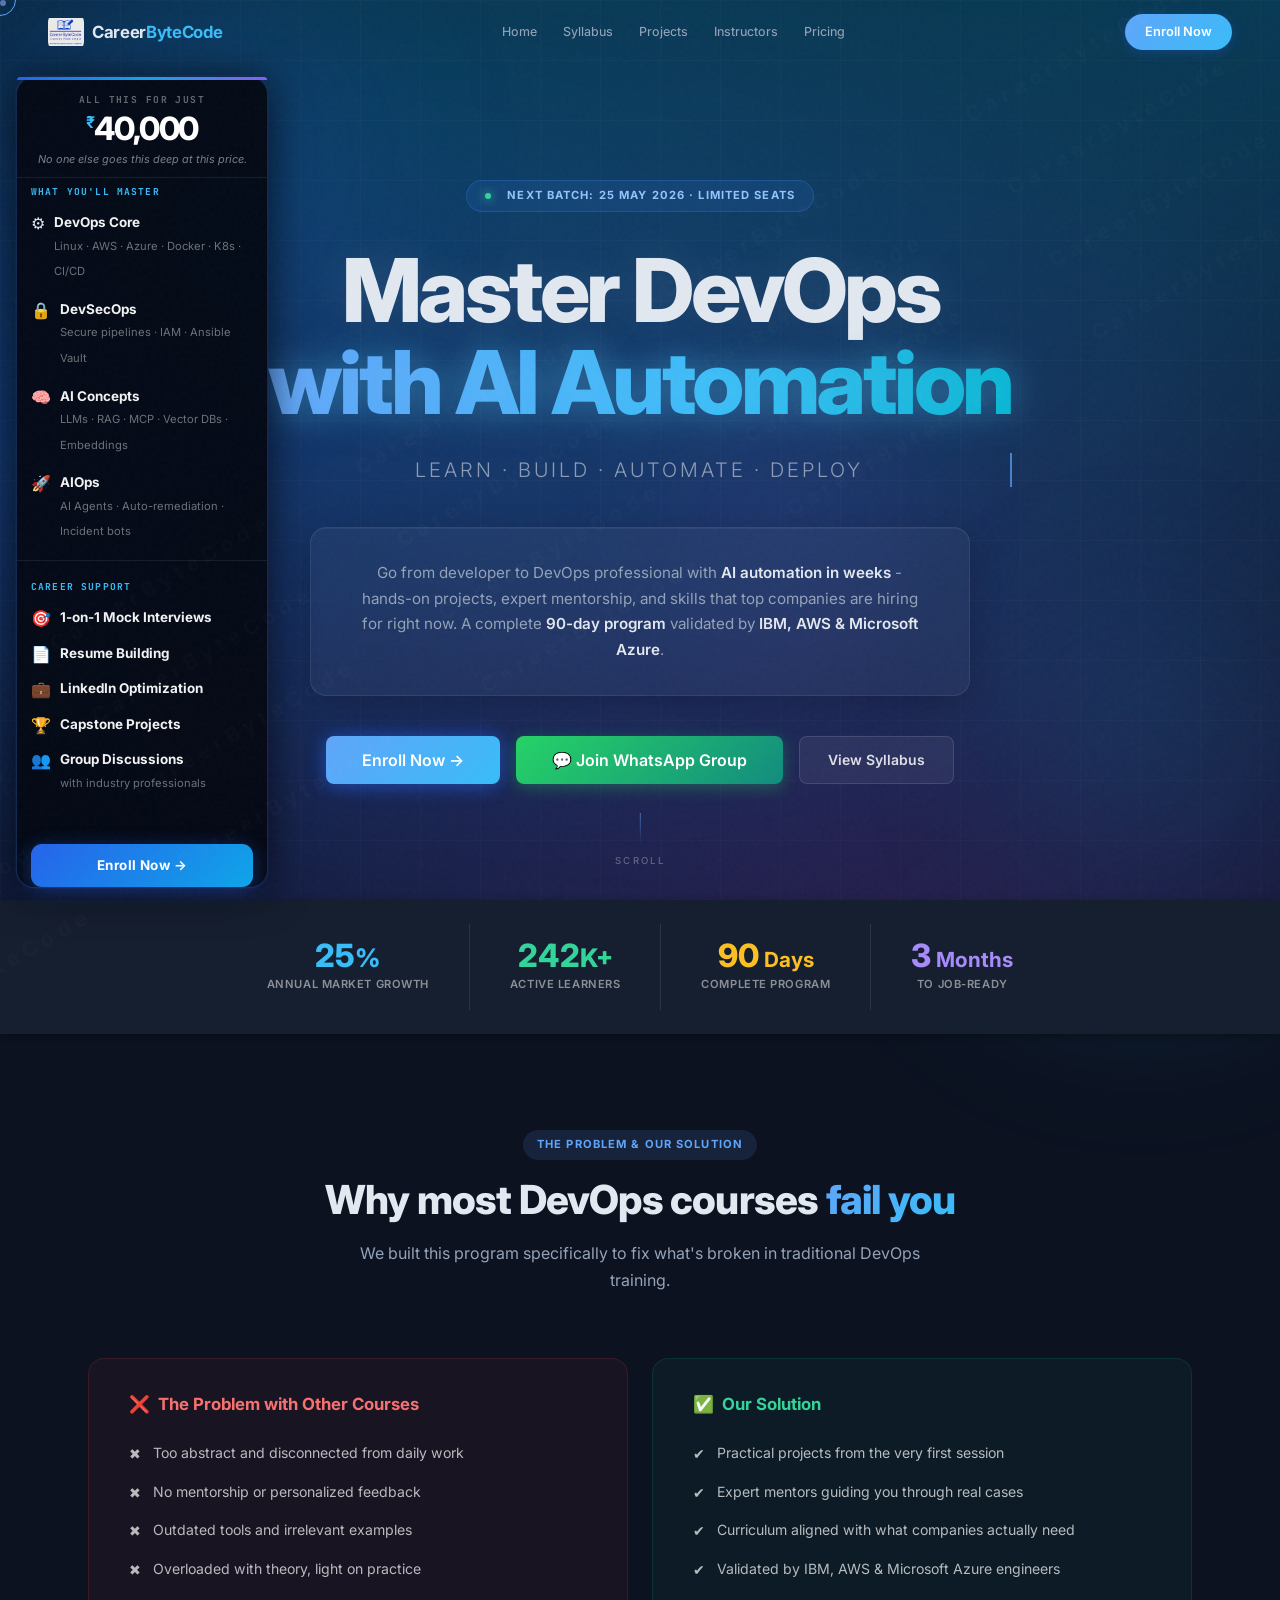
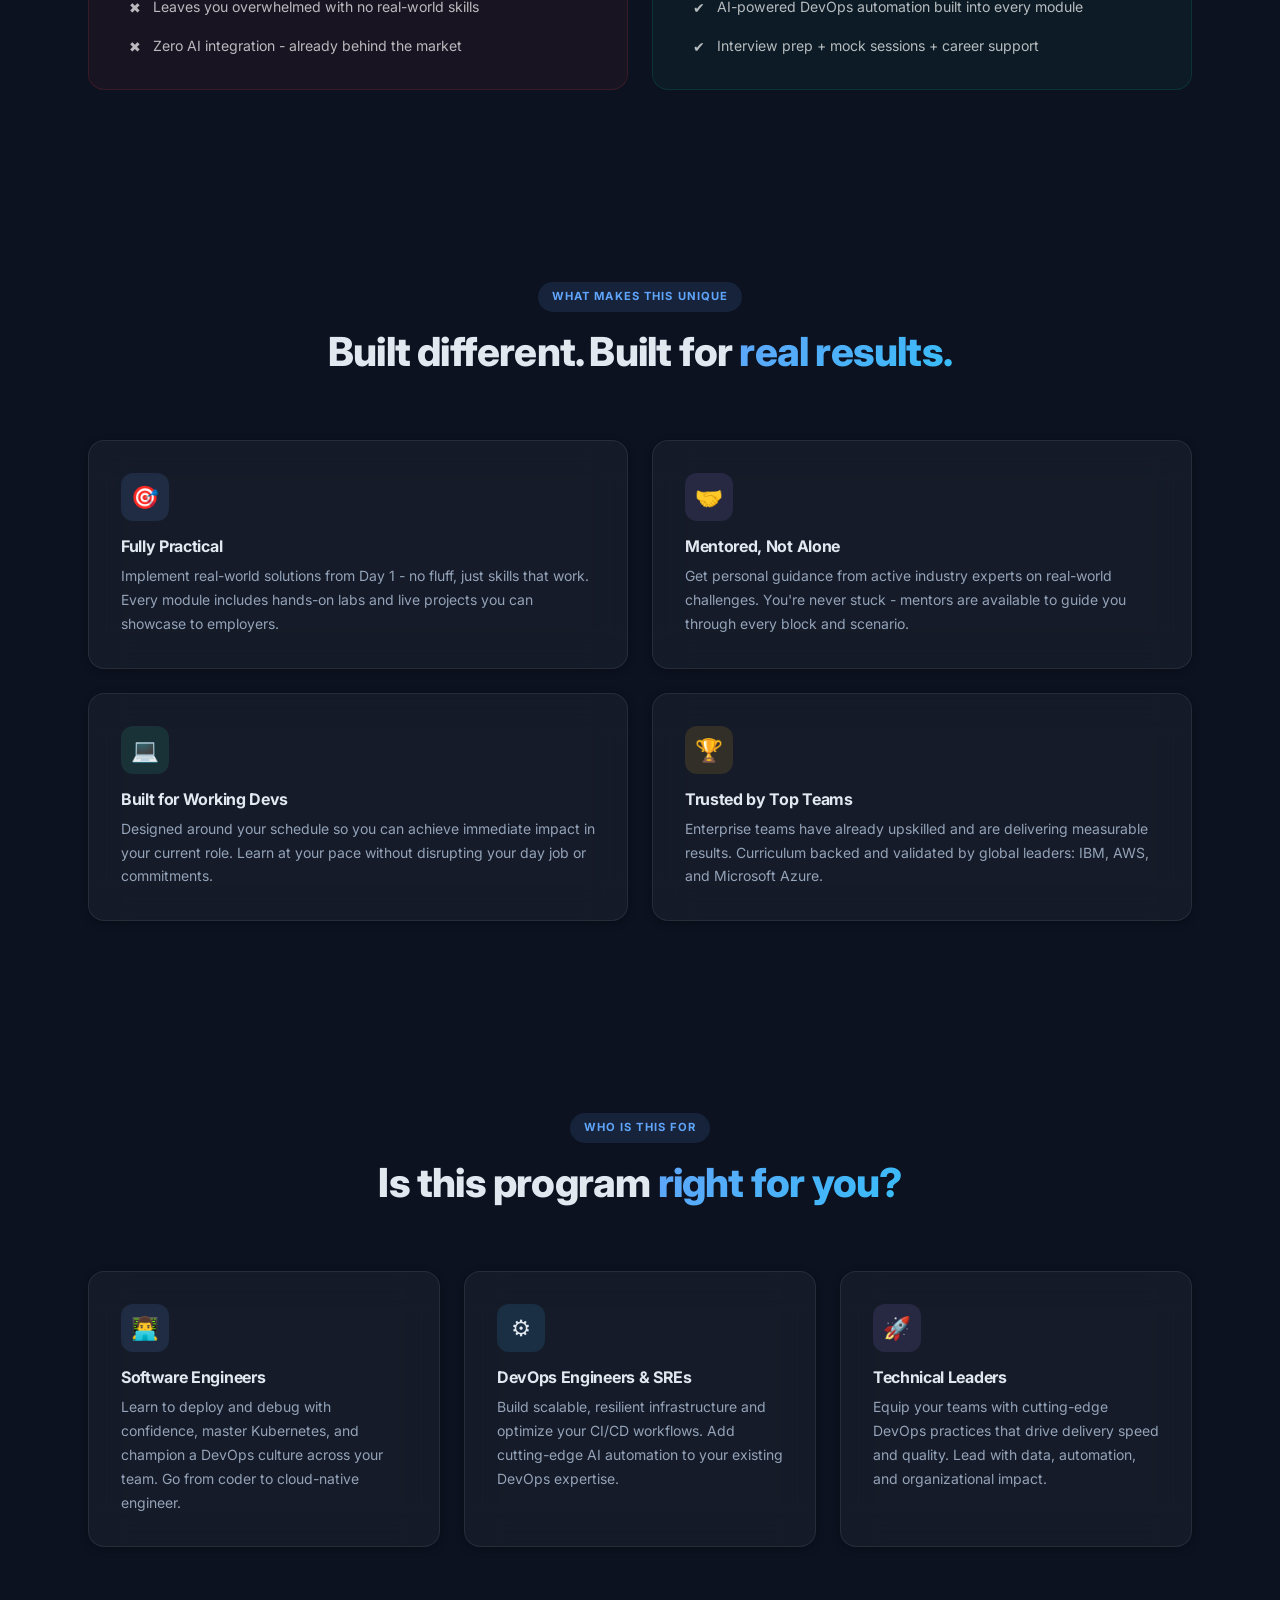
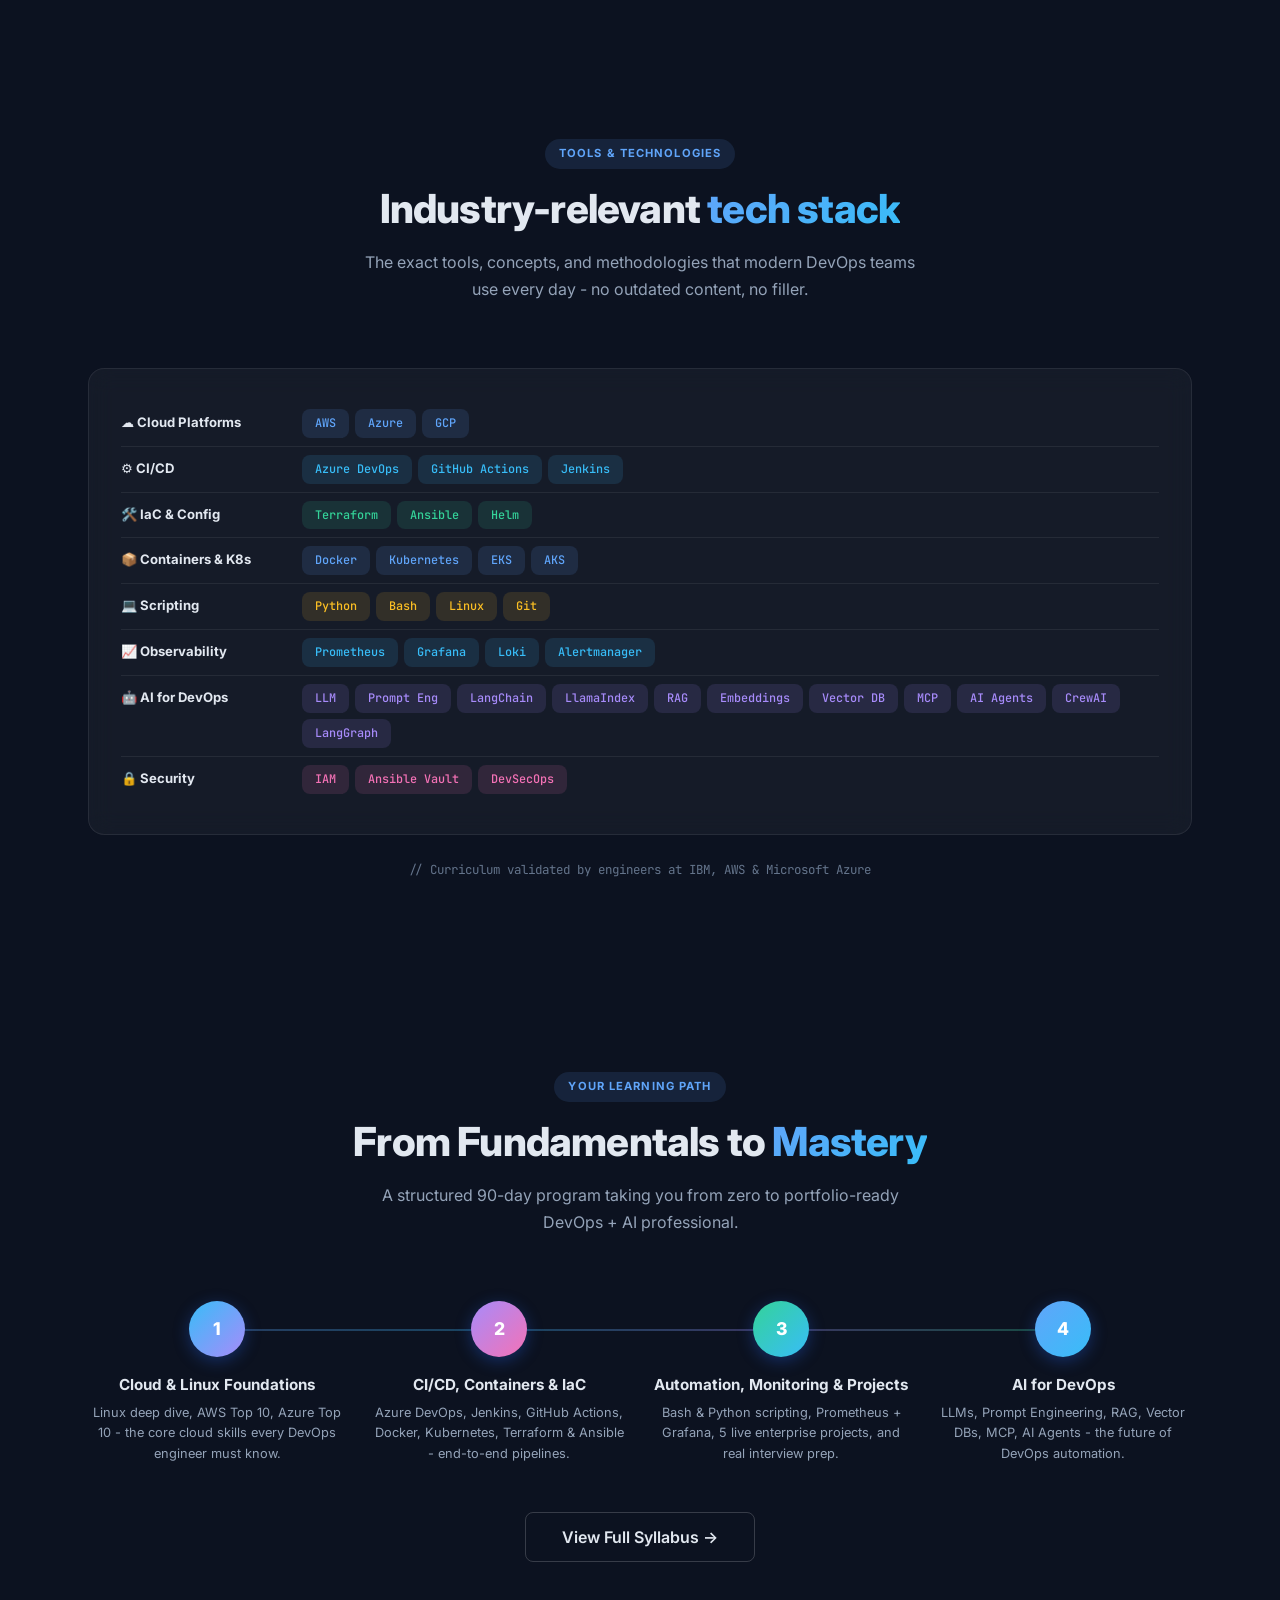
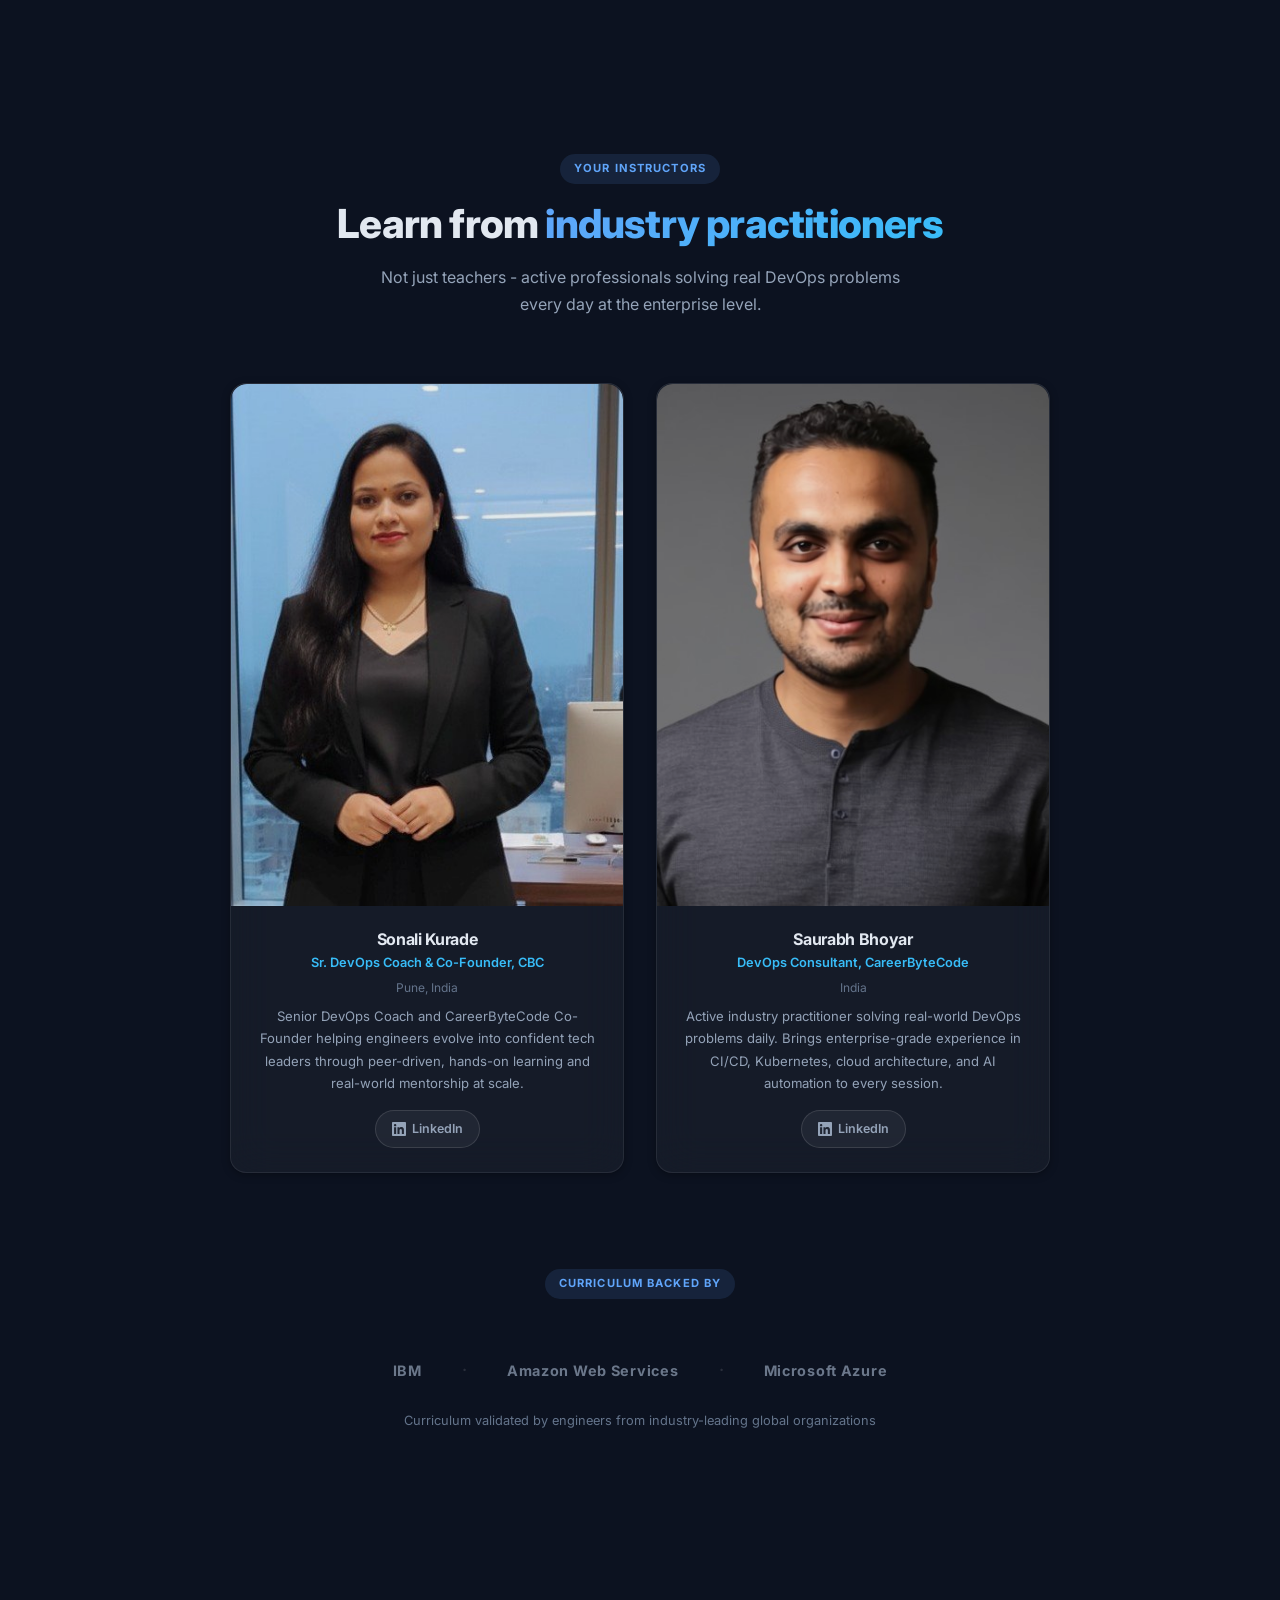
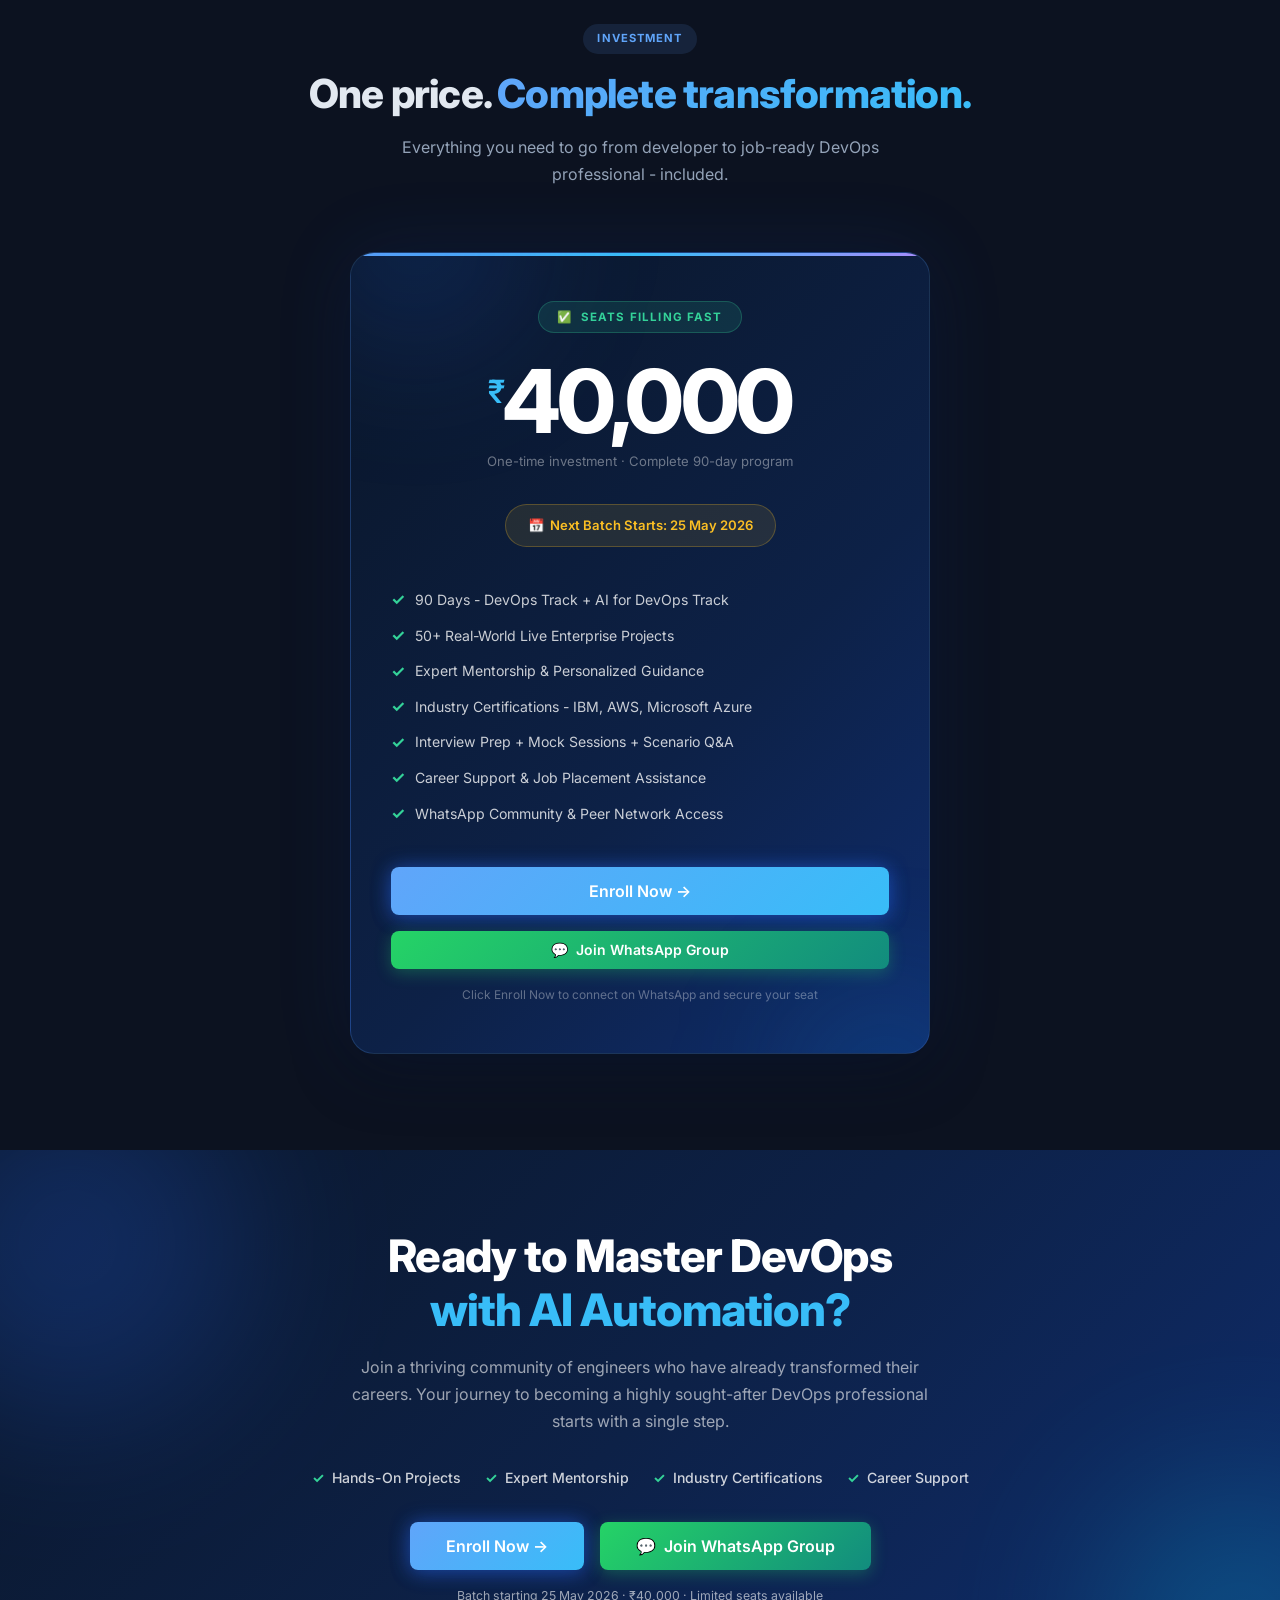
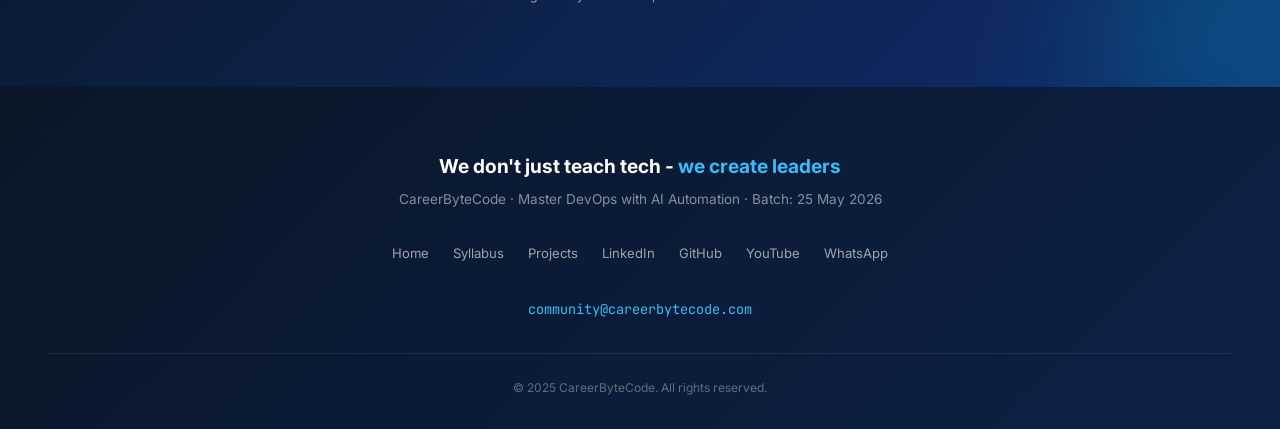
==== index.html @ 15458018 "Add projects page, update nav, clean up footer - Create projects.html showcasing 51 projects (36 Dev" ====
﻿<!DOCTYPE html>
<html lang="en" data-theme="dark">
<head>
<meta charset="UTF-8">
<meta name="viewport" content="width=device-width, initial-scale=1.0">
<meta name="description" content="Master DevOps with AI Automation - CareerByteCode. A hands-on, mentor-led 90-day program covering Linux, AWS, Azure, Docker, Kubernetes, Terraform, CI/CD, and AI for DevOps. Next batch: 25 May 2026.">
<meta property="og:title" content="Master DevOps with AI Automation - CareerByteCode">
<meta property="og:description" content="Go from developer to DevOps professional with AI automation. Hands-on projects, expert mentorship, 90-day program. Next batch: 25 May 2026.">
<meta property="og:type" content="website">
<meta property="og:url" content="https://careerbytecode.github.io/devops-course/">
<meta property="og:image" content="https://careerbytecode.github.io/devops-course/og-image.png">
<meta name="twitter:card" content="summary_large_image">
<meta name="theme-color" content="#0c1220">
<link rel="canonical" href="https://careerbytecode.github.io/devops-course/">
<link rel="icon" href="cbc - logo.png" type="image/png">
<title>Master DevOps with AI Automation - CareerByteCode</title>
<link rel="preconnect" href="https://fonts.googleapis.com">
<link rel="preconnect" href="https://fonts.gstatic.com" crossorigin>
<link href="https://fonts.googleapis.com/css2?family=Inter:opsz,wght@14..32,300..800&family=JetBrains+Mono:wght@400;500;600;700&display=optional" rel="stylesheet">
<link rel="stylesheet" href="shared-premium.css">
<style>
/* ===== HERO ===== */
.home-hero{min-height:100vh;padding:0;background:#060d1a;position:relative;overflow:hidden;}
.home-hero .hero__grid{opacity:0.3;background-size:60px 60px;}
.home-hero .hero__content{position:relative;z-index:5;display:flex;flex-direction:column;align-items:center;justify-content:center;min-height:100vh;padding:calc(var(--nav-h) + var(--sp-8)) var(--sp-6) var(--sp-8);}

.hero-mesh{position:absolute;inset:-50%;width:200%;height:200%;background:
  radial-gradient(ellipse at 20% 50%,rgba(37,99,235,0.35) 0%,transparent 50%),
  radial-gradient(ellipse at 80% 20%,rgba(14,165,233,0.3) 0%,transparent 50%),
  radial-gradient(ellipse at 60% 80%,rgba(139,92,246,0.25) 0%,transparent 50%),
  radial-gradient(ellipse at 40% 30%,rgba(6,182,212,0.2) 0%,transparent 50%);
animation:mesh-morph 20s ease-in-out infinite;pointer-events:none;z-index:0;filter:blur(40px);}
@keyframes mesh-morph{
  0%{transform:translate(0,0) rotate(0deg) scale(1);}
  25%{transform:translate(5%,-3%) rotate(3deg) scale(1.05);}
  50%{transform:translate(-3%,5%) rotate(-2deg) scale(0.98);}
  75%{transform:translate(4%,2%) rotate(4deg) scale(1.03);}
  100%{transform:translate(0,0) rotate(0deg) scale(1);}
}

.hero-glow{position:absolute;width:600px;height:600px;border-radius:50%;background:radial-gradient(circle,rgba(56,189,248,0.15),transparent 70%);pointer-events:none;z-index:1;opacity:0;transition:opacity 0.4s;filter:blur(60px);transform:translate(-50%,-50%);will-change:left,top;}
.home-hero:hover .hero-glow{opacity:1;}

.hero-orb{position:absolute;border-radius:50%;filter:blur(80px);opacity:0.5;pointer-events:none;will-change:transform;}
.hero-orb--1{width:500px;height:500px;background:radial-gradient(circle,rgba(37,99,235,0.4),transparent 70%);top:-10%;left:-5%;animation:orb-float-1 20s ease-in-out infinite;}
.hero-orb--2{width:400px;height:400px;background:radial-gradient(circle,rgba(14,165,233,0.35),transparent 70%);bottom:-5%;right:-5%;animation:orb-float-2 25s ease-in-out infinite;}
.hero-orb--3{width:300px;height:300px;background:radial-gradient(circle,rgba(139,92,246,0.3),transparent 70%);top:40%;left:50%;animation:orb-float-3 18s ease-in-out infinite;}
@keyframes orb-float-1{0%,100%{transform:translate(0,0) scale(1);}33%{transform:translate(60px,40px) scale(1.1);}66%{transform:translate(-30px,60px) scale(0.95);}}
@keyframes orb-float-2{0%,100%{transform:translate(0,0) scale(1);}33%{transform:translate(-50px,-30px) scale(1.05);}66%{transform:translate(40px,-50px) scale(0.9);}}
@keyframes orb-float-3{0%,100%{transform:translate(0,0) scale(1);}50%{transform:translate(80px,-40px) scale(1.15);}}

.hero-streaks{position:absolute;inset:0;pointer-events:none;z-index:2;overflow:hidden;}
.hero-streaks span{position:absolute;width:1.5px;border-radius:1px;opacity:0;animation:streak-rise linear infinite;}
.hero-streaks span:nth-child(1){left:3%;height:35px;background:linear-gradient(to top,transparent,rgba(96,165,250,0.6),transparent);animation-duration:7s;animation-delay:0s;}
.hero-streaks span:nth-child(2){left:10%;height:22px;background:linear-gradient(to top,transparent,rgba(6,182,212,0.5),transparent);animation-duration:10.5s;animation-delay:1.2s;}
.hero-streaks span:nth-child(3){left:18%;height:40px;background:linear-gradient(to top,transparent,rgba(139,92,246,0.5),transparent);animation-duration:8s;animation-delay:3s;}
.hero-streaks span:nth-child(4){left:25%;height:28px;background:linear-gradient(to top,transparent,rgba(56,189,248,0.55),transparent);animation-duration:9s;animation-delay:0.5s;}
.hero-streaks span:nth-child(5){left:33%;height:18px;background:linear-gradient(to top,transparent,rgba(96,165,250,0.45),transparent);animation-duration:11s;animation-delay:4.5s;}
.hero-streaks span:nth-child(6){left:40%;height:45px;background:linear-gradient(to top,transparent,rgba(139,92,246,0.4),transparent);animation-duration:7.5s;animation-delay:2s;}
.hero-streaks span:nth-child(7){left:48%;height:30px;background:linear-gradient(to top,transparent,rgba(6,182,212,0.5),transparent);animation-duration:9.5s;animation-delay:0.8s;}
.hero-streaks span:nth-child(8){left:55%;height:20px;background:linear-gradient(to top,transparent,rgba(56,189,248,0.45),transparent);animation-duration:12s;animation-delay:3.5s;}
.hero-streaks span:nth-child(9){left:62%;height:38px;background:linear-gradient(to top,transparent,rgba(96,165,250,0.55),transparent);animation-duration:6.5s;animation-delay:1.8s;}
.hero-streaks span:nth-child(10){left:70%;height:25px;background:linear-gradient(to top,transparent,rgba(139,92,246,0.5),transparent);animation-duration:10s;animation-delay:4s;}
.hero-streaks span:nth-child(11){left:76%;height:42px;background:linear-gradient(to top,transparent,rgba(6,182,212,0.45),transparent);animation-duration:8.5s;animation-delay:0.3s;}
.hero-streaks span:nth-child(12){left:82%;height:20px;background:linear-gradient(to top,transparent,rgba(56,189,248,0.5),transparent);animation-duration:11.5s;animation-delay:2.8s;}
.hero-streaks span:nth-child(13){left:88%;height:33px;background:linear-gradient(to top,transparent,rgba(96,165,250,0.4),transparent);animation-duration:7.8s;animation-delay:1.5s;}
.hero-streaks span:nth-child(14){left:93%;height:27px;background:linear-gradient(to top,transparent,rgba(139,92,246,0.45),transparent);animation-duration:9.2s;animation-delay:3.8s;}
.hero-streaks span:nth-child(15){left:97%;height:36px;background:linear-gradient(to top,transparent,rgba(6,182,212,0.5),transparent);animation-duration:6.8s;animation-delay:2.2s;}
@keyframes streak-rise{
  0%{bottom:-10%;opacity:0;transform:translateX(0) scaleY(0.5);}
  8%{opacity:0.8;transform:translateX(0) scaleY(1);}
  85%{opacity:0.7;transform:translateX(15px) scaleY(1);}
  100%{bottom:110%;opacity:0;transform:translateX(25px) scaleY(0.6);}
}

.hero__title{font-size:clamp(2.8rem,7.5vw,5.5rem);font-weight:800;letter-spacing:-0.04em;line-height:1.05;margin-bottom:var(--sp-2);text-align:center;}
.hero-glow-text{color:#e2e8f0;text-shadow:0 0 40px rgba(226,232,240,0.1);display:block;}
.hero-glow-text--accent{
  background:linear-gradient(90deg,#60a5fa 0%,#38bdf8 30%,#06b6d4 50%,rgba(255,255,255,0.95) 52%,#06b6d4 54%,#38bdf8 70%,#60a5fa 100%);
  background-size:200% 100%;
  -webkit-background-clip:text;-webkit-text-fill-color:transparent;background-clip:text;
  filter:drop-shadow(0 0 20px rgba(56,189,248,0.4));
  animation:glow-pulse 3s ease-in-out infinite alternate,text-shimmer 4s ease-in-out infinite;
}
@keyframes glow-pulse{0%{filter:drop-shadow(0 0 20px rgba(56,189,248,0.3));}100%{filter:drop-shadow(0 0 40px rgba(56,189,248,0.6));}}
@keyframes text-shimmer{0%{background-position:100% 50%;}100%{background-position:-100% 50%;}}

.hero__tagline{font-size:clamp(0.9rem,2vw,1.25rem);color:rgba(255,255,255,0.5);font-weight:300;letter-spacing:0.15em;text-transform:uppercase;margin-bottom:var(--sp-5);}
.hero__tagline--typed{overflow:hidden;white-space:nowrap;border-right:2px solid rgba(96,165,250,0.7);width:0;animation:typing 2.5s steps(30,end) 0.8s forwards,blink-caret 0.75s step-end infinite;}
@keyframes typing{from{width:0;}to{width:100%;}}
@keyframes blink-caret{from,to{border-color:rgba(96,165,250,0.7);}50%{border-color:transparent;}}

.home-hero .hero__badge{background:rgba(59,130,246,0.12);border:1px solid rgba(59,130,246,0.25);color:#93c5fd;margin-bottom:var(--sp-4);}
.hero-pulse{width:6px;height:6px;border-radius:50%;background:#34d399;box-shadow:0 0 10px #34d399;display:inline-block;animation:pulse 2s ease-in-out infinite;}
@keyframes pulse{0%,100%{opacity:1;transform:scale(1);}50%{opacity:0.5;transform:scale(0.8);}}

.hero-glass-card{background:rgba(255,255,255,0.04);backdrop-filter:blur(20px);-webkit-backdrop-filter:blur(20px);border:1px solid rgba(255,255,255,0.08);border-radius:var(--r-lg);padding:var(--sp-4) var(--sp-5);max-width:660px;margin:0 auto var(--sp-5);color:rgba(255,255,255,0.7);font-size:0.95rem;line-height:1.8;box-shadow:0 8px 32px rgba(0,0,0,0.2),inset 0 1px 0 rgba(255,255,255,0.05);}
.hero-glass-card strong{color:#e2e8f0;font-weight:600;}

.btn--glass{background:rgba(255,255,255,0.06);border:1px solid rgba(255,255,255,0.12);color:rgba(255,255,255,0.85);backdrop-filter:blur(12px);-webkit-backdrop-filter:blur(12px);}
.btn--glass:hover{background:rgba(255,255,255,0.12);border-color:rgba(255,255,255,0.2);color:#fff;box-shadow:0 4px 20px rgba(255,255,255,0.08);}
.btn--glow{box-shadow:0 0 20px rgba(37,99,235,0.4),0 4px 20px rgba(37,99,235,0.3);}
.btn--glow:hover{box-shadow:0 0 30px rgba(37,99,235,0.5),0 8px 30px rgba(37,99,235,0.4);}
.btn--whatsapp{background:linear-gradient(135deg,#25D366,#128C7E);color:#fff;box-shadow:0 4px 16px rgba(37,211,102,0.3);border:none;}
.btn--whatsapp:hover{transform:translateY(-2px);box-shadow:0 8px 28px rgba(37,211,102,0.45);}

.scroll-hint{position:absolute;bottom:var(--sp-4);left:50%;transform:translateX(-50%);display:flex;flex-direction:column;align-items:center;gap:8px;animation:scroll-bounce 2s ease-in-out infinite;z-index:5;}
.scroll-hint span{font-size:0.6rem;letter-spacing:0.25em;text-transform:uppercase;color:rgba(255,255,255,0.3);font-weight:500;}
.scroll-line{width:1px;height:32px;background:linear-gradient(to bottom,rgba(96,165,250,0.6),transparent);}
@keyframes scroll-bounce{0%,100%{transform:translateX(-50%) translateY(0);}50%{transform:translateX(-50%) translateY(10px);}}

@media(max-width:640px){
  .hero__title{font-size:clamp(2rem,9vw,3rem);}
  .hero-glass-card{padding:var(--sp-3);font-size:0.88rem;}
  .hero-orb--1{width:300px;height:300px;}
  .hero-orb--2{width:250px;height:250px;}
  .hero-orb--3{width:200px;height:200px;}
  .hero__tagline--typed{white-space:normal;width:auto;border-right:none;animation:none;}
  .hero-glow{display:none;}
  .hero-mesh{filter:blur(60px);}
}
@media(prefers-reduced-motion:reduce){
  .hero-mesh,.hero-orb,.hero-streaks span{animation:none !important;}
  .hero__tagline--typed{width:auto;border-right:none;animation:none;}
  .hero-glow-text--accent{animation:none;}
}

/* ===== PROBLEM / SOLUTION ===== */
.prob-sol-grid{display:grid;grid-template-columns:1fr 1fr;gap:var(--sp-3);}
@media(max-width:768px){.prob-sol-grid{grid-template-columns:1fr;}}
.prob-card{border-radius:var(--r-lg);padding:var(--sp-4) var(--sp-5);}
.prob-card--problem{background:rgba(239,68,68,0.06);border:1px solid rgba(239,68,68,0.15);}
.prob-card--solution{background:rgba(16,185,129,0.06);border:1px solid rgba(16,185,129,0.15);}
.prob-card__title{font-size:1.05rem;font-weight:700;margin-bottom:var(--sp-3);display:flex;align-items:center;gap:8px;}
.prob-card--problem .prob-card__title{color:#f87171;}
.prob-card--solution .prob-card__title{color:#34d399;}
.prob-list{list-style:none;display:flex;flex-direction:column;gap:var(--sp-2);}
.prob-list li{display:flex;align-items:flex-start;gap:10px;font-size:0.88rem;color:rgba(255,255,255,0.7);line-height:1.6;}
.prob-list li .icon{flex-shrink:0;margin-top:1px;}

/* ===== FEATURES GRID ===== */
.features-grid{display:grid;grid-template-columns:repeat(2,1fr);gap:var(--sp-3);}
@media(max-width:640px){.features-grid{grid-template-columns:1fr;}}

/* ===== AUDIENCE GRID ===== */
.audience-grid{display:grid;grid-template-columns:repeat(3,1fr);gap:var(--sp-3);}
@media(max-width:900px){.audience-grid{grid-template-columns:repeat(2,1fr);}}
@media(max-width:560px){.audience-grid{grid-template-columns:1fr;}}

/* ===== TECH STACK ===== */
.tech-card{background:var(--glass);border:1px solid var(--glass-border);border-radius:var(--r-lg);padding:var(--sp-4);backdrop-filter:blur(12px);-webkit-backdrop-filter:blur(12px);}
.tc-row{display:flex;align-items:baseline;gap:var(--sp-2);padding:var(--sp-1) 0;border-bottom:1px solid var(--border);}
.tc-row:last-child{border-bottom:none;}
.tc-cat{font-weight:700;font-size:0.82rem;min-width:165px;color:var(--text);}
.tc-tags{display:flex;gap:6px;flex-wrap:wrap;}
.ttag{font-family:var(--font-mono);font-size:0.74rem;padding:4px 12px;border-radius:var(--r-sm);background:var(--accent-light);color:var(--accent);font-weight:500;border:1px solid transparent;transition:all 0.25s ease;cursor:default;}
.ttag:hover{border-color:var(--accent);transform:scale(1.08);box-shadow:0 0 16px rgba(37,99,235,0.3);}
.ttag--cyan{background:var(--accent-2-light);color:var(--accent-2);}
.ttag--cyan:hover{border-color:var(--accent-2);}
.ttag--purple{background:var(--accent-3-light);color:var(--accent-3);}
.ttag--purple:hover{border-color:var(--accent-3);}
.ttag--green{background:var(--success-light);color:var(--success);}
.ttag--green:hover{border-color:var(--success);}
.ttag--rose{background:var(--rose-light);color:var(--rose);}
.ttag--rose:hover{border-color:var(--rose);}
.ttag--gold{background:var(--warning-light);color:var(--gold);}
.ttag--gold:hover{border-color:var(--gold);}
@media(max-width:560px){.tc-row{flex-direction:column;gap:6px;}.tc-cat{min-width:auto;}}

/* ===== LEARNING JOURNEY ===== */
.journey-grid{display:grid;grid-template-columns:repeat(4,1fr);gap:var(--sp-3);position:relative;}
.journey-connector{position:absolute;top:28px;left:12.5%;right:12.5%;height:2px;background:linear-gradient(90deg,var(--accent),var(--accent-2),var(--accent-3),var(--success));opacity:0.3;z-index:0;pointer-events:none;}
@media(max-width:768px){.journey-grid{grid-template-columns:repeat(2,1fr);}.journey-connector{display:none;}}
@media(max-width:480px){.journey-grid{grid-template-columns:1fr;}}
.journey-step{text-align:center;position:relative;z-index:1;}
.journey-step__num{width:56px;height:56px;border-radius:var(--r-full);background:linear-gradient(135deg,var(--accent),var(--accent-2));display:flex;align-items:center;justify-content:center;font-weight:800;font-size:1.1rem;color:#fff;margin:0 auto var(--sp-2);box-shadow:0 4px 16px rgba(37,99,235,0.35);}
.journey-step:nth-child(2) .journey-step__num{background:linear-gradient(135deg,var(--accent-2),var(--accent-3));}
.journey-step:nth-child(3) .journey-step__num{background:linear-gradient(135deg,var(--accent-3),var(--rose));}
.journey-step:nth-child(4) .journey-step__num{background:linear-gradient(135deg,var(--success),var(--accent-2));}
.journey-step__label{font-size:0.72rem;font-weight:700;letter-spacing:0.05em;text-transform:uppercase;color:var(--accent-2);margin-bottom:4px;font-family:var(--font-mono);}
.journey-step__title{font-size:0.95rem;font-weight:700;color:var(--text);margin-bottom:6px;}
.journey-step__desc{font-size:0.8rem;color:var(--text-2);line-height:1.6;}

/* ===== INSTRUCTORS ===== */
.instructors-grid{display:grid;grid-template-columns:repeat(2,1fr);gap:var(--sp-4);max-width:820px;margin:0 auto;}
@media(max-width:640px){.instructors-grid{grid-template-columns:1fr;}}

/* ===== BACKED BY ===== */
.backed-grid{display:flex;align-items:center;justify-content:center;gap:var(--sp-5);flex-wrap:wrap;margin-top:var(--sp-4);}
.backed-item{font-size:0.9rem;font-weight:700;color:var(--text-2);letter-spacing:0.05em;opacity:0.7;transition:opacity 0.2s;}
.backed-item:hover{opacity:1;}
.backed-sep{color:var(--border-2);font-size:1.2rem;}

/* ===== PRICING ===== */
.pricing-wrap{max-width:580px;margin:0 auto;}
.pricing-card{background:linear-gradient(135deg,#0a1628 0%,#0d2147 60%,#0f2d6e 100%);border:1px solid rgba(96,165,250,0.2);border-radius:var(--r-xl);padding:var(--sp-6) var(--sp-5);text-align:center;position:relative;overflow:hidden;box-shadow:0 0 80px rgba(37,99,235,0.12),0 20px 60px rgba(0,0,0,0.3);}
.pricing-card::before{content:'';position:absolute;top:0;left:0;right:0;height:3px;background:linear-gradient(90deg,var(--accent),var(--accent-2),var(--accent-3));}
.pricing-orb{position:absolute;border-radius:50%;filter:blur(70px);pointer-events:none;}
.pricing-orb-1{width:220px;height:220px;background:rgba(37,99,235,0.18);top:-15%;left:-8%;opacity:1;}
.pricing-orb-2{width:180px;height:180px;background:rgba(14,165,233,0.15);bottom:-15%;right:-8%;opacity:1;}
.pricing-badge{display:inline-flex;align-items:center;gap:6px;background:rgba(52,211,153,0.12);border:1px solid rgba(52,211,153,0.25);color:#34d399;font-size:0.72rem;font-weight:700;letter-spacing:0.1em;text-transform:uppercase;padding:6px 18px;border-radius:var(--r-full);margin-bottom:var(--sp-3);}
.pricing-price{font-size:clamp(3.5rem,10vw,5.5rem);font-weight:800;color:#fff;letter-spacing:-0.04em;line-height:1;position:relative;z-index:1;}
.pricing-currency{font-size:2rem;font-weight:600;color:var(--accent-2);vertical-align:super;line-height:0;}
.pricing-label{font-size:0.82rem;color:rgba(255,255,255,0.4);margin-top:6px;margin-bottom:var(--sp-4);position:relative;z-index:1;}
.pricing-batch{display:inline-flex;align-items:center;gap:8px;background:rgba(251,191,36,0.1);border:1px solid rgba(251,191,36,0.25);color:#fbbf24;font-size:0.82rem;font-weight:600;padding:10px 22px;border-radius:var(--r-full);margin-bottom:var(--sp-5);}
.pricing-includes{display:flex;flex-direction:column;gap:10px;margin-bottom:var(--sp-5);text-align:left;position:relative;z-index:1;}
.pricing-item{display:flex;align-items:center;gap:10px;font-size:0.88rem;color:rgba(255,255,255,0.78);}
.pricing-item .pi-check{color:#34d399;font-size:1rem;flex-shrink:0;font-weight:700;}
.pricing-note{font-size:0.75rem;color:rgba(255,255,255,0.35);margin-top:var(--sp-2);}

/* ===== ENROLL SECTION ===== */
.enroll-section{background:linear-gradient(135deg,#0a1628 0%,#0d2147 50%,#0f2d6e 100%);color:#fff;position:relative;overflow:hidden;padding:var(--sp-10) var(--sp-6);}
.enroll-section h2{color:#fff;}
.enroll-section h2 span{background:linear-gradient(135deg,var(--accent-2),#38bdf8);-webkit-background-clip:text;-webkit-text-fill-color:transparent;background-clip:text;}
.enroll-section p{color:rgba(255,255,255,0.6);}
.cta-orb{position:absolute;border-radius:50%;filter:blur(80px);pointer-events:none;opacity:0.25;}
.cta-orb-1{width:350px;height:350px;background:#2563eb;top:-15%;left:-8%;}
.cta-orb-2{width:280px;height:280px;background:#06b6d4;bottom:-15%;right:-8%;}
.cta-checklist{display:flex;flex-wrap:wrap;gap:var(--sp-3);justify-content:center;margin:var(--sp-4) 0;}
.cta-check-item{display:flex;align-items:center;gap:8px;font-size:0.88rem;color:rgba(255,255,255,0.8);font-weight:500;}
.cta-check-item .chk{color:#34d399;font-weight:700;}
.cta-note-sm{font-size:0.77rem;color:rgba(255,255,255,0.38);margin-top:var(--sp-2);}

/* ===== VALUE PANEL (fixed left, desktop) ===== */
.value-panel{position:fixed;left:16px;top:calc(var(--nav-h,64px) + 12px);bottom:12px;z-index:50;width:252px;background:rgba(5,9,20,0.95);backdrop-filter:blur(24px);-webkit-backdrop-filter:blur(24px);border:1px solid rgba(59,130,246,0.25);border-radius:18px;padding:0;box-shadow:0 4px 40px rgba(0,0,0,0.7),0 0 0 1px rgba(139,92,246,0.1),inset 0 1px 0 rgba(255,255,255,0.06);display:flex;flex-direction:column;}
.value-panel::before{content:'';display:block;height:3px;background:linear-gradient(90deg,#2563eb,#0ea5e9,#8b5cf6);border-radius:18px 18px 0 0;flex-shrink:0;}
.vp-scroll{flex:1;overflow-y:auto;display:flex;flex-direction:column;gap:8px;padding:0 0 4px;scrollbar-width:thin;scrollbar-color:rgba(59,130,246,0.25) transparent;}
.vp-scroll::-webkit-scrollbar{width:3px;}
.vp-scroll::-webkit-scrollbar-thumb{background:rgba(59,130,246,0.3);border-radius:2px;}
.vp-header{text-align:center;padding:12px 14px 10px;border-bottom:1px solid rgba(255,255,255,0.08);flex-shrink:0;}
.vp-eyebrow{font-size:0.6rem;font-weight:700;letter-spacing:0.15em;text-transform:uppercase;color:rgba(255,255,255,0.38);font-family:var(--font-mono);margin-bottom:4px;}
.vp-price{font-size:2rem;font-weight:800;color:#fff;letter-spacing:-0.04em;line-height:1.1;}
.vp-price sup{font-size:1rem;font-weight:700;color:#38bdf8;vertical-align:super;line-height:0;}
.vp-hook{font-size:0.68rem;color:rgba(255,255,255,0.48);margin-top:4px;font-style:italic;line-height:1.5;}
.vp-label{font-size:0.6rem;font-weight:700;letter-spacing:0.12em;text-transform:uppercase;color:#38bdf8;font-family:var(--font-mono);padding:6px 14px 2px;}
.vp-item{display:flex;align-items:flex-start;gap:9px;padding:5px 14px;transition:background 0.15s;cursor:default;}
.vp-item:hover{background:rgba(255,255,255,0.05);}
.vp-ico{font-size:1rem;flex-shrink:0;margin-top:1px;line-height:1;}
.vp-txt strong{display:block;font-size:0.84rem;font-weight:700;color:rgba(255,255,255,0.95);line-height:1.3;}
.vp-txt span{font-size:0.7rem;color:rgba(255,255,255,0.42);line-height:1.45;}
.vp-divider{height:1px;background:rgba(255,255,255,0.08);margin:4px 0;}
.vp-footer{flex-shrink:0;padding:8px 14px 0;}
.vp-cta{display:block;text-align:center;background:linear-gradient(135deg,#2563eb,#0ea5e9);color:#fff !important;font-size:0.84rem;font-weight:700;padding:11px;border-radius:11px;text-decoration:none !important;letter-spacing:0.03em;transition:all 0.2s;box-shadow:0 4px 20px rgba(37,99,235,0.4);}
.vp-cta:hover{transform:translateY(-2px);box-shadow:0 8px 28px rgba(37,99,235,0.55);}

/* ===== MOBILE TOP TICKER ===== */
.value-ticker-wrap{display:none;position:fixed;top:var(--nav-h,64px);left:0;right:0;z-index:48;background:rgba(5,9,20,0.96);border-bottom:1px solid rgba(59,130,246,0.18);overflow:hidden;height:34px;align-items:center;}
.value-ticker{display:inline-flex;align-items:center;white-space:nowrap;animation:ticker-scroll 36s linear infinite;}
@keyframes ticker-scroll{0%{transform:translateX(0);}100%{transform:translateX(-50%);}}
.value-ticker .vt-item{font-size:0.7rem;color:rgba(255,255,255,0.65);padding:0 8px;font-weight:500;}
.value-ticker .vt-sep{color:rgba(59,130,246,0.5);padding:0 2px;font-weight:700;}

/* ===== MOBILE BOTTOM BAR ===== */
.value-bottom-bar{display:none;position:fixed;bottom:0;left:0;right:0;z-index:48;background:rgba(5,9,20,0.97);backdrop-filter:blur(12px);-webkit-backdrop-filter:blur(12px);border-top:1px solid rgba(59,130,246,0.18);padding:10px 16px;align-items:center;justify-content:space-between;gap:10px;}
.vbb-info strong{display:block;font-size:0.88rem;font-weight:700;color:#fff;}
.vbb-info span{font-size:0.7rem;color:rgba(255,255,255,0.45);}
.vbb-btn{display:inline-flex;align-items:center;gap:5px;background:linear-gradient(135deg,#2563eb,#0ea5e9);color:#fff !important;font-size:0.8rem;font-weight:700;padding:10px 18px;border-radius:10px;text-decoration:none !important;white-space:nowrap;flex-shrink:0;box-shadow:0 4px 16px rgba(37,99,235,0.4);}

@media(max-width:1100px){
  .value-panel{display:none;}
  .value-ticker-wrap{display:flex;}
  .value-bottom-bar{display:flex;}
  body{padding-bottom:64px;}
}

@media print{
  .nav,.scroll-progress,.nav__mobile,.orb,.btt,.noise,.value-panel,.value-ticker-wrap,.value-bottom-bar{display:none !important;}
  .reveal{opacity:1;transform:none;}
  body{background:#fff;color:#000;}
}
</style>
</head>
<body>

<div class="noise"></div>
<div class="orb orb-1"></div>
<div class="orb orb-2"></div>
<div class="orb orb-3"></div>
<div class="scroll-progress" role="progressbar" aria-label="Page scroll progress"></div>

<!-- VALUE PANEL (fixed left, desktop) -->
<aside class="value-panel" aria-label="Course value at ₹40,000">
  <div class="vp-header">
    <div class="vp-eyebrow">All this for just</div>
    <div class="vp-price"><sup>₹</sup>40,000</div>
    <div class="vp-hook">No one else goes this deep at this price.</div>
  </div>
  <div class="vp-scroll">
    <div class="vp-label">What you'll master</div>
    <div class="vp-item">
      <span class="vp-ico">⚙️</span>
      <div class="vp-txt"><strong>DevOps Core</strong><span>Linux · AWS · Azure · Docker · K8s · CI/CD</span></div>
    </div>
    <div class="vp-item">
      <span class="vp-ico">🔒</span>
      <div class="vp-txt"><strong>DevSecOps</strong><span>Secure pipelines · IAM · Ansible Vault</span></div>
    </div>
    <div class="vp-item">
      <span class="vp-ico">🧠</span>
      <div class="vp-txt"><strong>AI Concepts</strong><span>LLMs · RAG · MCP · Vector DBs · Embeddings</span></div>
    </div>
    <div class="vp-item">
      <span class="vp-ico">🚀</span>
      <div class="vp-txt"><strong>AIOps</strong><span>AI Agents · Auto-remediation · Incident bots</span></div>
    </div>
    <div class="vp-divider"></div>
    <div class="vp-label">Career support</div>
    <div class="vp-item">
      <span class="vp-ico">🎯</span>
      <div class="vp-txt"><strong>1-on-1 Mock Interviews</strong></div>
    </div>
    <div class="vp-item">
      <span class="vp-ico">📄</span>
      <div class="vp-txt"><strong>Resume Building</strong></div>
    </div>
    <div class="vp-item">
      <span class="vp-ico">💼</span>
      <div class="vp-txt"><strong>LinkedIn Optimization</strong></div>
    </div>
    <div class="vp-item">
      <span class="vp-ico">🏆</span>
      <div class="vp-txt"><strong>Capstone Projects</strong></div>
    </div>
    <div class="vp-item">
      <span class="vp-ico">👥</span>
      <div class="vp-txt"><strong>Group Discussions</strong><span>with industry professionals</span></div>
    </div>
  </div>
  <div class="vp-footer">
    <a class="vp-cta" href="https://wa.link/0nmn9p" target="_blank" rel="noopener noreferrer">Enroll Now &rarr;</a>
  </div>
</aside>

<!-- MOBILE TICKER (scrolls below nav on small screens) -->
<div class="value-ticker-wrap" aria-hidden="true">
  <div class="value-ticker">
    <span class="vt-item">⚙️ DevOps Core</span><span class="vt-sep">·</span>
    <span class="vt-item">🔒 DevSecOps</span><span class="vt-sep">·</span>
    <span class="vt-item">🧠 AI Concepts</span><span class="vt-sep">·</span>
    <span class="vt-item">🚀 AIOps</span><span class="vt-sep">·</span>
    <span class="vt-item">🎯 1-on-1 Mock Interviews</span><span class="vt-sep">·</span>
    <span class="vt-item">📄 Resume Building</span><span class="vt-sep">·</span>
    <span class="vt-item">💼 LinkedIn Optimization</span><span class="vt-sep">·</span>
    <span class="vt-item">🏆 Capstone Projects</span><span class="vt-sep">·</span>
    <span class="vt-item">👥 Group Discussions with Industry Pros</span><span class="vt-sep">·</span>
    <span class="vt-item">⚙️ DevOps Core</span><span class="vt-sep">·</span>
    <span class="vt-item">🔒 DevSecOps</span><span class="vt-sep">·</span>
    <span class="vt-item">🧠 AI Concepts</span><span class="vt-sep">·</span>
    <span class="vt-item">🚀 AIOps</span><span class="vt-sep">·</span>
    <span class="vt-item">🎯 1-on-1 Mock Interviews</span><span class="vt-sep">·</span>
    <span class="vt-item">📄 Resume Building</span><span class="vt-sep">·</span>
    <span class="vt-item">💼 LinkedIn Optimization</span><span class="vt-sep">·</span>
    <span class="vt-item">🏆 Capstone Projects</span><span class="vt-sep">·</span>
    <span class="vt-item">👥 Group Discussions with Industry Pros</span><span class="vt-sep">·</span>
  </div>
</div>

<!-- NAV -->
<nav class="nav" role="navigation" aria-label="Main navigation">
  <a class="nav__logo" href="index.html" aria-label="CareerByteCode home">
    <img src="cbc - logo.png" alt="CBC" class="nav__logo-icon" width="36" height="36">
    <span class="nav__logo-text">Career<em>ByteCode</em></span>
  </a>
  <div class="nav__links">
    <a href="index.html" class="active">Home</a>
    <a href="syllabus.html">Syllabus</a>
    <a href="projects.html">Projects</a>
    <a href="#instructors">Instructors</a>
    <a href="#pricing">Pricing</a>
  </div>
  <div style="display:flex;align-items:center;gap:12px;">
    <button class="theme-toggle" id="theme-toggle" aria-label="Toggle dark mode"></button>
    <a class="nav__cta" href="https://wa.link/0nmn9p" target="_blank" rel="noopener noreferrer">Enroll Now</a>
  </div>
  <button class="nav__hamburger" aria-label="Toggle menu" aria-expanded="false"><span></span><span></span><span></span></button>
</nav>
<div class="nav__mobile" role="navigation" aria-label="Mobile navigation">
  <a href="index.html" class="active">Home</a>
  <a href="syllabus.html">Syllabus</a>
  <a href="projects.html">Projects</a>
  <a href="#instructors">Instructors</a>
  <a href="#pricing">Pricing</a>
  <button class="theme-toggle" id="theme-toggle-mobile" aria-label="Toggle dark mode" style="margin-top:12px;"></button>
  <a class="nav__cta" href="https://wa.link/0nmn9p" target="_blank" rel="noopener noreferrer" style="display:inline-flex;margin-top:12px;">Enroll Now</a>
</div>

<main>

<!-- ==================== HERO ==================== -->
<section class="hero home-hero" id="hero">
  <div class="hero-mesh"></div>
  <div class="hero__grid"></div>
  <div class="hero-glow" id="hero-glow"></div>
  <div class="hero-orb hero-orb--1"></div>
  <div class="hero-orb hero-orb--2"></div>
  <div class="hero-orb hero-orb--3"></div>
  <div class="hero-streaks">
    <span></span><span></span><span></span><span></span><span></span>
    <span></span><span></span><span></span><span></span><span></span>
    <span></span><span></span><span></span><span></span><span></span>
  </div>
  <div class="hero__content" data-parallax="0.15">
    <div class="hero__badge reveal"><span class="hero-pulse"></span>&nbsp; Next Batch: 25 May 2026 &middot; Limited Seats</div>
    <h1 class="hero__title reveal">
      <span class="hero-glow-text">Master DevOps</span>
      <span class="hero-glow-text hero-glow-text--accent">with AI Automation</span>
    </h1>
    <p class="hero__tagline hero__tagline--typed">Learn &middot; Build &middot; Automate &middot; Deploy</p>
    <div class="hero-glass-card reveal">
      <p>Go from developer to DevOps professional with <strong>AI automation in weeks</strong> - hands-on projects, expert mentorship, and skills that top companies are hiring for right now. A complete <strong>90-day program</strong> validated by <strong>IBM, AWS &amp; Microsoft Azure</strong>.</p>
    </div>
    <div class="hero__actions reveal">
      <a class="btn btn--primary btn--lg btn--magnetic btn--glow" href="https://wa.link/0nmn9p" target="_blank" rel="noopener noreferrer">Enroll Now &rarr;</a>
      <a class="btn btn--whatsapp btn--lg btn--magnetic" href="https://chat.whatsapp.com/LZcOu7p3NWRAW7ZuimtTPn" target="_blank" rel="noopener noreferrer">&#128172; Join WhatsApp Group</a>
      <a class="btn btn--glass btn--magnetic" href="syllabus.html">View Syllabus</a>
    </div>
  </div>
  <div class="scroll-hint"><div class="scroll-line"></div><span>SCROLL</span></div>
</section>

<!-- ==================== STATS ==================== -->
<div class="stats-bar stats-bar--dark reveal" role="region" aria-label="Key statistics">
  <div class="stat">
    <div class="stat__num"><span style="color:var(--accent-2);" data-count-to="25">&#8212;</span><span style="color:var(--accent-2);font-size:1.6rem;font-weight:800;">%</span></div>
    <div class="stat__label">Annual Market Growth</div>
  </div>
  <div class="stat">
    <div class="stat__num"><span style="color:var(--success);" data-count-to="242">&#8212;</span><span style="color:var(--success);font-size:1.6rem;font-weight:800;">K+</span></div>
    <div class="stat__label">Active Learners</div>
  </div>
  <div class="stat">
    <div class="stat__num"><span style="color:var(--gold);" data-count-to="90">&#8212;</span><span style="color:var(--gold);font-size:1.3rem;font-weight:700;"> Days</span></div>
    <div class="stat__label">Complete Program</div>
  </div>
  <div class="stat">
    <div class="stat__num"><span style="color:var(--accent-3);" data-count-to="3">&#8212;</span><span style="color:var(--accent-3);font-size:1.3rem;font-weight:700;"> Months</span></div>
    <div class="stat__label">To Job-Ready</div>
  </div>
</div>

<!-- ==================== PROBLEM / SOLUTION ==================== -->
<section class="section reveal" id="why">
<div class="container">
  <div class="section-header">
    <div class="section-tag">the problem &amp; our solution</div>
    <h2>Why most DevOps courses <span class="text-gradient">fail you</span></h2>
    <p>We built this program specifically to fix what's broken in traditional DevOps training.</p>
  </div>
  <div class="prob-sol-grid">
    <div class="prob-card prob-card--problem reveal">
      <div class="prob-card__title">&#10060;&nbsp; The Problem with Other Courses</div>
      <ul class="prob-list">
        <li><span class="icon">&#10006;</span> Too abstract and disconnected from daily work</li>
        <li><span class="icon">&#10006;</span> No mentorship or personalized feedback</li>
        <li><span class="icon">&#10006;</span> Outdated tools and irrelevant examples</li>
        <li><span class="icon">&#10006;</span> Overloaded with theory, light on practice</li>
        <li><span class="icon">&#10006;</span> Leaves you overwhelmed with no real-world skills</li>
        <li><span class="icon">&#10006;</span> Zero AI integration - already behind the market</li>
      </ul>
    </div>
    <div class="prob-card prob-card--solution reveal">
      <div class="prob-card__title">&#9989;&nbsp; Our Solution</div>
      <ul class="prob-list">
        <li><span class="icon">&#10004;</span> Practical projects from the very first session</li>
        <li><span class="icon">&#10004;</span> Expert mentors guiding you through real cases</li>
        <li><span class="icon">&#10004;</span> Curriculum aligned with what companies actually need</li>
        <li><span class="icon">&#10004;</span> Validated by IBM, AWS &amp; Microsoft Azure engineers</li>
        <li><span class="icon">&#10004;</span> AI-powered DevOps automation built into every module</li>
        <li><span class="icon">&#10004;</span> Interview prep + mock sessions + career support</li>
      </ul>
    </div>
  </div>
</div>
</section>

<!-- ==================== FEATURES ==================== -->
<section class="section reveal" id="features">
<div class="container">
  <div class="section-header">
    <div class="section-tag">what makes this unique</div>
    <h2>Built different. Built for <span class="text-gradient">real results.</span></h2>
  </div>
  <div class="features-grid">
    <div class="card card--blue reveal">
      <div class="card__icon card__icon--blue">&#127919;</div>
      <h4>Fully Practical</h4>
      <p>Implement real-world solutions from Day 1 - no fluff, just skills that work. Every module includes hands-on labs and live projects you can showcase to employers.</p>
    </div>
    <div class="card card--purple reveal">
      <div class="card__icon card__icon--purple">&#129309;</div>
      <h4>Mentored, Not Alone</h4>
      <p>Get personal guidance from active industry experts on real-world challenges. You're never stuck - mentors are available to guide you through every block and scenario.</p>
    </div>
    <div class="card card--green reveal">
      <div class="card__icon card__icon--green">&#128187;</div>
      <h4>Built for Working Devs</h4>
      <p>Designed around your schedule so you can achieve immediate impact in your current role. Learn at your pace without disrupting your day job or commitments.</p>
    </div>
    <div class="card card--gold reveal">
      <div class="card__icon card__icon--gold">&#127942;</div>
      <h4>Trusted by Top Teams</h4>
      <p>Enterprise teams have already upskilled and are delivering measurable results. Curriculum backed and validated by global leaders: IBM, AWS, and Microsoft Azure.</p>
    </div>
  </div>
</div>
</section>

<!-- ==================== WHO IS THIS FOR ==================== -->
<section class="section reveal" id="audience">
<div class="container">
  <div class="section-header">
    <div class="section-tag">who is this for</div>
    <h2>Is this program <span class="text-gradient">right for you?</span></h2>
  </div>
  <div class="audience-grid">
    <div class="card card--blue reveal">
      <div class="card__icon card__icon--blue">&#128104;&#8205;&#128187;</div>
      <h4>Software Engineers</h4>
      <p>Learn to deploy and debug with confidence, master Kubernetes, and champion a DevOps culture across your team. Go from coder to cloud-native engineer.</p>
    </div>
    <div class="card reveal" style="background:var(--glass);border:1px solid var(--glass-border);">
      <div class="card__icon" style="background:var(--accent-2-light);">&#9881;&#65039;</div>
      <h4>DevOps Engineers &amp; SREs</h4>
      <p>Build scalable, resilient infrastructure and optimize your CI/CD workflows. Add cutting-edge AI automation to your existing DevOps expertise.</p>
    </div>
    <div class="card card--purple reveal">
      <div class="card__icon card__icon--purple">&#128640;</div>
      <h4>Technical Leaders</h4>
      <p>Equip your teams with cutting-edge DevOps practices that drive delivery speed and quality. Lead with data, automation, and organizational impact.</p>
    </div>
  </div>
</div>
</section>

<!-- ==================== TOOLS & SKILLS ==================== -->
<section class="section reveal" id="stack">
<div class="container">
  <div class="section-header">
    <div class="section-tag">tools &amp; technologies</div>
    <h2>Industry-relevant <span class="text-gradient">tech stack</span></h2>
    <p>The exact tools, concepts, and methodologies that modern DevOps teams use every day - no outdated content, no filler.</p>
  </div>
  <div class="tech-card">
    <div class="tc-row">
      <div class="tc-cat">&#9729;&#65039; Cloud Platforms</div>
      <div class="tc-tags">
        <span class="ttag">AWS</span><span class="ttag">Azure</span><span class="ttag">GCP</span>
      </div>
    </div>
    <div class="tc-row">
      <div class="tc-cat">&#9881;&#65039; CI/CD</div>
      <div class="tc-tags">
        <span class="ttag ttag--cyan">Azure DevOps</span><span class="ttag ttag--cyan">GitHub Actions</span><span class="ttag ttag--cyan">Jenkins</span>
      </div>
    </div>
    <div class="tc-row">
      <div class="tc-cat">&#128736;&#65039; IaC &amp; Config</div>
      <div class="tc-tags">
        <span class="ttag ttag--green">Terraform</span><span class="ttag ttag--green">Ansible</span><span class="ttag ttag--green">Helm</span>
      </div>
    </div>
    <div class="tc-row">
      <div class="tc-cat">&#128230; Containers &amp; K8s</div>
      <div class="tc-tags">
        <span class="ttag">Docker</span><span class="ttag">Kubernetes</span><span class="ttag">EKS</span><span class="ttag">AKS</span>
      </div>
    </div>
    <div class="tc-row">
      <div class="tc-cat">&#128187; Scripting</div>
      <div class="tc-tags">
        <span class="ttag ttag--gold">Python</span><span class="ttag ttag--gold">Bash</span><span class="ttag ttag--gold">Linux</span><span class="ttag ttag--gold">Git</span>
      </div>
    </div>
    <div class="tc-row">
      <div class="tc-cat">&#128200; Observability</div>
      <div class="tc-tags">
        <span class="ttag ttag--cyan">Prometheus</span><span class="ttag ttag--cyan">Grafana</span><span class="ttag ttag--cyan">Loki</span><span class="ttag ttag--cyan">Alertmanager</span>
      </div>
    </div>
    <div class="tc-row">
      <div class="tc-cat">&#129302; AI for DevOps</div>
      <div class="tc-tags">
        <span class="ttag ttag--purple">LLM</span><span class="ttag ttag--purple">Prompt Eng</span><span class="ttag ttag--purple">LangChain</span><span class="ttag ttag--purple">LlamaIndex</span><span class="ttag ttag--purple">RAG</span><span class="ttag ttag--purple">Embeddings</span><span class="ttag ttag--purple">Vector DB</span><span class="ttag ttag--purple">MCP</span><span class="ttag ttag--purple">AI Agents</span><span class="ttag ttag--purple">CrewAI</span><span class="ttag ttag--purple">LangGraph</span>
      </div>
    </div>
    <div class="tc-row">
      <div class="tc-cat">&#128274; Security</div>
      <div class="tc-tags">
        <span class="ttag ttag--rose">IAM</span><span class="ttag ttag--rose">Ansible Vault</span><span class="ttag ttag--rose">DevSecOps</span>
      </div>
    </div>
  </div>
  <p style="text-align:center;color:var(--text-3);font-size:0.78rem;margin-top:var(--sp-3);font-family:var(--font-mono);">// Curriculum validated by engineers at IBM, AWS &amp; Microsoft Azure</p>
</div>
</section>

<!-- ==================== LEARNING JOURNEY ==================== -->
<section class="section reveal" id="journey">
<div class="container">
  <div class="section-header">
    <div class="section-tag">your learning path</div>
    <h2>From Fundamentals to <span class="text-gradient">Mastery</span></h2>
    <p>A structured 90-day program taking you from zero to portfolio-ready DevOps + AI professional.</p>
  </div>
  <div class="journey-grid">
    <div class="journey-connector"></div>
    <div class="journey-step reveal">
      <div class="journey-step__num">1</div>
      <div class="journey-step__title">Cloud &amp; Linux Foundations</div>
      <div class="journey-step__desc">Linux deep dive, AWS Top 10, Azure Top 10 - the core cloud skills every DevOps engineer must know.</div>
    </div>
    <div class="journey-step reveal">
      <div class="journey-step__num">2</div>
      <div class="journey-step__title">CI/CD, Containers &amp; IaC</div>
      <div class="journey-step__desc">Azure DevOps, Jenkins, GitHub Actions, Docker, Kubernetes, Terraform &amp; Ansible - end-to-end pipelines.</div>
    </div>
    <div class="journey-step reveal">
      <div class="journey-step__num">3</div>
      <div class="journey-step__title">Automation, Monitoring &amp; Projects</div>
      <div class="journey-step__desc">Bash &amp; Python scripting, Prometheus + Grafana, 5 live enterprise projects, and real interview prep.</div>
    </div>
    <div class="journey-step reveal">
      <div class="journey-step__num">4</div>
      <div class="journey-step__title">AI for DevOps</div>
      <div class="journey-step__desc">LLMs, Prompt Engineering, RAG, Vector DBs, MCP, AI Agents - the future of DevOps automation.</div>
    </div>
  </div>
  <div style="text-align:center;margin-top:var(--sp-6);" class="reveal">
    <a class="btn btn--outline btn--lg btn--magnetic" href="syllabus.html">View Full Syllabus &rarr;</a>
  </div>
</div>
</section>

<!-- ==================== INSTRUCTORS ==================== -->
<section class="section reveal" id="instructors">
<div class="container">
  <div class="section-header">
    <div class="section-tag">your instructors</div>
    <h2>Learn from <span class="text-gradient">industry practitioners</span></h2>
    <p>Not just teachers - active professionals solving real DevOps problems every day at the enterprise level.</p>
  </div>
  <div class="instructors-grid">
    <div class="card card--person reveal">
      <img class="card__photo" src="sonali-kurade.jpg" alt="Sonali Kurade" loading="lazy">
      <div class="card__body">
        <h3>Sonali Kurade</h3>
        <div class="card__role" style="color:var(--accent-2);">Sr. DevOps Coach &amp; Co-Founder, CBC</div>
        <div class="card__location">Pune, India</div>
        <p class="card__bio">Senior DevOps Coach and CareerByteCode Co-Founder helping engineers evolve into confident tech leaders through peer-driven, hands-on learning and real-world mentorship at scale.</p>
        <a class="btn-linkedin" href="https://www.linkedin.com/in/techopsbysonali/" target="_blank" rel="noopener noreferrer" aria-label="Sonali Kurade LinkedIn">
          <svg viewBox="0 0 24 24" width="14" height="14" fill="currentColor"><path d="M20.447 20.452h-3.554v-5.569c0-1.328-.027-3.037-1.852-3.037-1.853 0-2.136 1.445-2.136 2.939v5.667H9.351V9h3.414v1.561h.046c.477-.9 1.637-1.85 3.37-1.85 3.601 0 4.267 2.37 4.267 5.455v6.286zM5.337 7.433a2.062 2.062 0 01-2.063-2.065 2.064 2.064 0 112.063 2.065zm1.782 13.019H3.555V9h3.564v11.452zM22.225 0H1.771C.792 0 0 .774 0 1.729v20.542C0 23.227.792 24 1.771 24h20.451C23.2 24 24 23.227 24 22.271V1.729C24 .774 23.2 0 22.222 0h.003z"/></svg>
          LinkedIn
        </a>
      </div>
    </div>
    <div class="card card--person reveal">
      <img class="card__photo" src="saurabh.jpg" alt="Saurabh Bhoyar" loading="lazy">
      <div class="card__body">
        <h3>Saurabh Bhoyar</h3>
        <div class="card__role" style="color:var(--accent-2);">DevOps Consultant, CareerByteCode</div>
        <div class="card__location">India</div>
        <p class="card__bio">Active industry practitioner solving real-world DevOps problems daily. Brings enterprise-grade experience in CI/CD, Kubernetes, cloud architecture, and AI automation to every session.</p>
        <a class="btn-linkedin" href="https://www.linkedin.com/in/sourabh-bhoyar/" target="_blank" rel="noopener noreferrer" aria-label="Saurabh Bhoyar LinkedIn">
          <svg viewBox="0 0 24 24" width="14" height="14" fill="currentColor"><path d="M20.447 20.452h-3.554v-5.569c0-1.328-.027-3.037-1.852-3.037-1.853 0-2.136 1.445-2.136 2.939v5.667H9.351V9h3.414v1.561h.046c.477-.9 1.637-1.85 3.37-1.85 3.601 0 4.267 2.37 4.267 5.455v6.286zM5.337 7.433a2.062 2.062 0 01-2.063-2.065 2.064 2.064 0 112.063 2.065zm1.782 13.019H3.555V9h3.564v11.452zM22.225 0H1.771C.792 0 0 .774 0 1.729v20.542C0 23.227.792 24 1.771 24h20.451C23.2 24 24 23.227 24 22.271V1.729C24 .774 23.2 0 22.222 0h.003z"/></svg>
          LinkedIn
        </a>
      </div>
    </div>
  </div>
</div>
</section>

<!-- ==================== BACKED BY ==================== -->
<section class="section" style="padding-top:0;" id="backed">
<div class="container">
  <div style="text-align:center;">
    <div class="section-tag" style="margin-bottom:var(--sp-3);">curriculum backed by</div>
    <div class="backed-grid reveal">
      <span class="backed-item">IBM</span>
      <span class="backed-sep">&#183;</span>
      <span class="backed-item">Amazon Web Services</span>
      <span class="backed-sep">&#183;</span>
      <span class="backed-item">Microsoft Azure</span>
    </div>
    <p style="color:var(--text-3);font-size:0.8rem;margin-top:var(--sp-3);">Curriculum validated by engineers from industry-leading global organizations</p>
  </div>
</div>
</section>

<!-- ==================== PRICING ==================== -->
<section class="section reveal" id="pricing">
<div class="container">
  <div class="section-header">
    <div class="section-tag">investment</div>
    <h2>One price. <span class="text-gradient">Complete transformation.</span></h2>
    <p>Everything you need to go from developer to job-ready DevOps professional - included.</p>
  </div>
  <div class="pricing-wrap">
    <div class="pricing-card reveal">
      <div class="pricing-orb pricing-orb-1"></div>
      <div class="pricing-orb pricing-orb-2"></div>
      <div class="pricing-badge">&#9989;&nbsp; Seats Filling Fast</div>
      <div class="pricing-price"><span class="pricing-currency">&#8377;</span>40,000</div>
      <div class="pricing-label">One-time investment &middot; Complete 90-day program</div>
      <div class="pricing-batch">&#128197;&nbsp; Next Batch Starts: 25 May 2026</div>
      <div class="pricing-includes">
        <div class="pricing-item"><span class="pi-check">&#10003;</span> 90 Days - DevOps Track + AI for DevOps Track</div>
        <div class="pricing-item"><span class="pi-check">&#10003;</span> 50+ Real-World Live Enterprise Projects</div>
        <div class="pricing-item"><span class="pi-check">&#10003;</span> Expert Mentorship &amp; Personalized Guidance</div>
        <div class="pricing-item"><span class="pi-check">&#10003;</span> Industry Certifications - IBM, AWS, Microsoft Azure</div>
        <div class="pricing-item"><span class="pi-check">&#10003;</span> Interview Prep + Mock Sessions + Scenario Q&amp;A</div>
        <div class="pricing-item"><span class="pi-check">&#10003;</span> Career Support &amp; Job Placement Assistance</div>
        <div class="pricing-item"><span class="pi-check">&#10003;</span> WhatsApp Community &amp; Peer Network Access</div>
      </div>
      <div style="display:flex;flex-direction:column;gap:var(--sp-2);">
        <a class="btn btn--primary btn--lg btn--magnetic btn--glow" href="https://wa.link/0nmn9p" target="_blank" rel="noopener noreferrer" style="justify-content:center;">Enroll Now &rarr;</a>
        <a class="btn btn--whatsapp btn--magnetic" href="https://chat.whatsapp.com/LZcOu7p3NWRAW7ZuimtTPn" target="_blank" rel="noopener noreferrer" style="justify-content:center;">&#128172;&nbsp; Join WhatsApp Group</a>
      </div>
      <p class="pricing-note">Click Enroll Now to connect on WhatsApp and secure your seat</p>
    </div>
  </div>
</div>
</section>

<!-- ==================== ENROLL CTA ==================== -->
<section class="enroll-section reveal" id="enroll">
  <div class="cta-orb cta-orb-1"></div>
  <div class="cta-orb cta-orb-2"></div>
  <div class="container" style="text-align:center;">
    <h2 class="reveal" style="font-size:clamp(1.8rem,4vw,2.8rem);">Ready to Master DevOps<br><span>with AI Automation?</span></h2>
    <p class="reveal" style="max-width:580px;margin:var(--sp-2) auto 0;">Join a thriving community of engineers who have already transformed their careers. Your journey to becoming a highly sought-after DevOps professional starts with a single step.</p>
    <div class="cta-checklist reveal">
      <div class="cta-check-item"><span class="chk">&#10003;</span> Hands-On Projects</div>
      <div class="cta-check-item"><span class="chk">&#10003;</span> Expert Mentorship</div>
      <div class="cta-check-item"><span class="chk">&#10003;</span> Industry Certifications</div>
      <div class="cta-check-item"><span class="chk">&#10003;</span> Career Support</div>
    </div>
    <div class="hero__actions reveal" style="justify-content:center;">
      <a class="btn btn--primary btn--lg btn--magnetic btn--glow" href="https://wa.link/0nmn9p" target="_blank" rel="noopener noreferrer">Enroll Now &rarr;</a>
      <a class="btn btn--whatsapp btn--lg btn--magnetic" href="https://chat.whatsapp.com/LZcOu7p3NWRAW7ZuimtTPn" target="_blank" rel="noopener noreferrer">&#128172;&nbsp; Join WhatsApp Group</a>
    </div>
    <p class="cta-note-sm reveal">Batch starting 25 May 2026 &middot; &#8377;40,000 &middot; Limited seats available</p>
  </div>
</section>

</main>

<!-- ==================== FOOTER ==================== -->
<footer class="footer">
  <div class="footer__title">We don't just teach tech - <em>we create leaders</em></div>
  <div class="footer__sub">CareerByteCode &middot; Master DevOps with AI Automation &middot; Batch: 25 May 2026</div>
  <div class="footer__links">
    <a href="index.html">Home</a>
    <a href="syllabus.html">Syllabus</a>
    <a href="projects.html">Projects</a>
    <a href="https://www.linkedin.com/company/careerbytecode" target="_blank" rel="noopener noreferrer">LinkedIn</a>
    <a href="https://github.com/careerbytecode" target="_blank" rel="noopener noreferrer">GitHub</a>
    <a href="https://youtube.com/@CareerByteCode" target="_blank" rel="noopener noreferrer">YouTube</a>
    <a href="https://chat.whatsapp.com/LZcOu7p3NWRAW7ZuimtTPn" target="_blank" rel="noopener noreferrer">WhatsApp</a>
  </div>
  <div class="footer__email"><a href="mailto:community@careerbytecode.com">community@careerbytecode.com</a></div>
  <div class="footer__copy">&copy; 2025 CareerByteCode. All rights reserved.</div>
</footer>

<!-- MOBILE BOTTOM ENROLL BAR -->
<div class="value-bottom-bar" aria-label="Enroll now">
  <div class="vbb-info">
    <strong>₹40,000 &middot; Everything included</strong>
    <span>DevOps + AI + Career Support</span>
  </div>
  <a class="vbb-btn" href="https://wa.link/0nmn9p" target="_blank" rel="noopener noreferrer">Enroll Now &rarr;</a>
</div>

<button class="btt" aria-label="Back to top" title="Back to top">&#x2191;</button>

<script src="shared-premium.js" defer></script>
<script>
(function(){
  var hero = document.querySelector('.home-hero');
  var glow = document.getElementById('hero-glow');
  if (!hero || !glow) return;
  hero.addEventListener('mousemove', function(e) {
    var r = hero.getBoundingClientRect();
    glow.style.left = (e.clientX - r.left) + 'px';
    glow.style.top  = (e.clientY - r.top)  + 'px';
  });
})();
</script>
</body>
</html>
---- shared-premium.css ----
/* ============================================
   SHARED-PREMIUM.CSS - CareerByteCode Design System
   Apple-Level Premium UI/UX
   ============================================ */

/* 1. RESET & BASE */
*,*::before,*::after{margin:0;padding:0;box-sizing:border-box;}
html{scroll-behavior:smooth;-webkit-text-size-adjust:100%;text-size-adjust:100%;}
body{font-family:var(--font-sans);background:var(--bg);color:var(--text);line-height:1.6;overflow-x:hidden;-webkit-font-smoothing:antialiased;-moz-osx-font-smoothing:grayscale;}
img{max-width:100%;display:block;}
a{color:inherit;text-decoration:none;}
button{font:inherit;cursor:pointer;border:none;background:none;}
ul,ol{list-style:none;}
::selection{background:var(--accent);color:#fff;}

/* 2. CSS VARIABLES - LIGHT MODE */
:root{
  /* Fonts */
  --font-sans:'Inter',system-ui,-apple-system,sans-serif;
  --font-mono:'JetBrains Mono',ui-monospace,monospace;
  /* Spacing (8px grid) */
  --sp-1:8px;--sp-2:16px;--sp-3:24px;--sp-4:32px;--sp-5:40px;--sp-6:48px;--sp-7:56px;--sp-8:64px;--sp-10:80px;--sp-12:96px;
  /* Colors */
  --bg:#f5f7fa;--bg-elevated:#ffffff;--bg-sunken:#eef1f6;
  --surface:rgba(255,255,255,0.72);--surface-2:rgba(255,255,255,0.48);--surface-solid:#fff;
  --border:rgba(0,0,0,0.06);--border-2:rgba(0,0,0,0.10);--border-3:rgba(0,0,0,0.15);
  --text:#0f172a;--text-2:#475569;--text-3:#94a3b8;
  --accent:#2563eb;--accent-2:#0ea5e9;--accent-3:#8b5cf6;
  --accent-light:rgba(37,99,235,0.08);--accent-2-light:rgba(14,165,233,0.08);--accent-3-light:rgba(139,92,246,0.08);
  --success:#10b981;--success-light:rgba(16,185,129,0.08);
  --warning:#f59e0b;--warning-light:rgba(245,158,11,0.08);
  --danger:#ef4444;--danger-light:rgba(239,68,68,0.08);
  --rose:#ec4899;--rose-light:rgba(236,72,153,0.08);
  --gold:#d97706;--gold-light:rgba(217,119,6,0.08);
  /* Shadows */
  --sh-xs:0 1px 2px rgba(0,0,0,0.04);
  --sh-sm:0 2px 8px rgba(0,0,0,0.06);
  --sh-md:0 4px 16px rgba(0,0,0,0.08);
  --sh-lg:0 8px 32px rgba(0,0,0,0.10);
  --sh-xl:0 16px 48px rgba(0,0,0,0.14);
  --sh-glow:0 0 40px rgba(37,99,235,0.15);
  /* Glass */
  --glass:rgba(255,255,255,0.65);--glass-border:rgba(255,255,255,0.25);--glass-blur:20px;
  /* Radius */
  --r-sm:8px;--r-md:12px;--r-lg:16px;--r-xl:24px;--r-full:9999px;
  /* Transitions */
  --ease-out-expo:cubic-bezier(0.16,1,0.3,1);
  --ease-spring:cubic-bezier(0.34,1.56,0.64,1);
  --dur-fast:0.15s;--dur-normal:0.3s;--dur-slow:0.6s;
  /* Misc */
  --nav-h:64px;--max-w:1200px;
}

/* 3. CSS VARIABLES - DARK MODE */
[data-theme="dark"]{
  --bg:#0c1220;--bg-elevated:#161f30;--bg-sunken:#080e18;
  --surface:rgba(255,255,255,0.05);--surface-2:rgba(255,255,255,0.03);--surface-solid:#161f30;
  --border:rgba(255,255,255,0.07);--border-2:rgba(255,255,255,0.12);--border-3:rgba(255,255,255,0.18);
  --text:#e2e8f0;--text-2:#94a3b8;--text-3:#64748b;
  --accent:#60a5fa;--accent-2:#38bdf8;--accent-3:#a78bfa;
  --accent-light:rgba(96,165,250,0.12);--accent-2-light:rgba(56,189,248,0.12);--accent-3-light:rgba(167,139,250,0.12);
  --success:#34d399;--success-light:rgba(52,211,153,0.12);
  --warning:#fbbf24;--warning-light:rgba(251,191,36,0.12);
  --danger:#f87171;--danger-light:rgba(248,113,113,0.12);
  --rose:#f472b6;--rose-light:rgba(244,114,182,0.12);
  --gold:#fbbf24;--gold-light:rgba(251,191,36,0.12);
  --sh-xs:0 1px 2px rgba(0,0,0,0.2);
  --sh-sm:0 2px 8px rgba(0,0,0,0.3);
  --sh-md:0 4px 16px rgba(0,0,0,0.35);
  --sh-lg:0 8px 32px rgba(0,0,0,0.4);
  --sh-xl:0 16px 48px rgba(0,0,0,0.5);
  --sh-glow:0 0 40px rgba(96,165,250,0.2);
  --glass:rgba(255,255,255,0.04);--glass-border:rgba(255,255,255,0.08);
}
[data-theme="dark"] img{filter:brightness(0.92);}
[data-theme="dark"] img:hover{filter:brightness(1);}

/* 4. TYPOGRAPHY */
h1,h2,h3,h4,h5,h6{font-weight:700;line-height:1.2;letter-spacing:-0.02em;text-wrap:balance;}
h1{font-size:clamp(2rem,5vw,3.5rem);font-weight:800;letter-spacing:-0.03em;}
h2{font-size:clamp(1.6rem,3.5vw,2.5rem);font-weight:800;}
h3{font-size:clamp(1.1rem,2vw,1.4rem);}
h4{font-size:1rem;}
p{color:var(--text-2);line-height:1.7;}
.mono{font-family:var(--font-mono);font-size:0.85em;}
.text-gradient{background:linear-gradient(135deg,var(--accent),var(--accent-2));-webkit-background-clip:text;-webkit-text-fill-color:transparent;background-clip:text;}
.text-gradient-2{background:linear-gradient(135deg,var(--accent-2),var(--accent-3));-webkit-background-clip:text;-webkit-text-fill-color:transparent;background-clip:text;}
.text-gradient-rose{background:linear-gradient(135deg,var(--rose),var(--accent-3));-webkit-background-clip:text;-webkit-text-fill-color:transparent;background-clip:text;}
.text-gradient-gold{background:linear-gradient(135deg,var(--gold),var(--warning));-webkit-background-clip:text;-webkit-text-fill-color:transparent;background-clip:text;}
small,.text-sm{font-size:0.875rem;}
.text-xs{font-size:0.75rem;}
.text-lg{font-size:1.125rem;}
.text-center{text-align:center;}
.uppercase{text-transform:uppercase;letter-spacing:0.08em;font-weight:600;}

/* 5. LAYOUT UTILITIES */
.container{max-width:var(--max-w);margin:0 auto;padding:0 var(--sp-6);}
.section{padding:var(--sp-12) 0;}
.section-header{text-align:center;margin-bottom:var(--sp-8);}
.section-tag{display:inline-flex;align-items:center;gap:var(--sp-1);background:var(--accent-light);color:var(--accent);font-size:0.7rem;font-weight:700;letter-spacing:0.1em;text-transform:uppercase;padding:6px 14px;border-radius:var(--r-full);margin-bottom:var(--sp-2);}
.section-header h2{margin-bottom:var(--sp-2);}
.section-header p{max-width:560px;margin:0 auto;font-size:1rem;}
.grid{display:grid;gap:var(--sp-3);}
.grid-2{grid-template-columns:repeat(2,1fr);}
.grid-3{grid-template-columns:repeat(3,1fr);}
.grid-4{grid-template-columns:repeat(4,1fr);}
.grid-auto{grid-template-columns:repeat(auto-fit,minmax(280px,1fr));}
.grid-auto-sm{grid-template-columns:repeat(auto-fit,minmax(200px,1fr));}
.flex{display:flex;}
.flex-center{display:flex;align-items:center;justify-content:center;}
.flex-between{display:flex;align-items:center;justify-content:space-between;}
.flex-wrap{flex-wrap:wrap;}
.gap-1{gap:var(--sp-1);}
.gap-2{gap:var(--sp-2);}
.gap-3{gap:var(--sp-3);}
.gap-4{gap:var(--sp-4);}

/* 6. AMBIENT EFFECTS */
.noise{position:fixed;inset:0;pointer-events:none;z-index:9999;opacity:0.025;background-image:url("data:image/svg+xml,%3Csvg viewBox='0 0 256 256' xmlns='http://www.w3.org/2000/svg'%3E%3Cfilter id='n'%3E%3CfeTurbulence type='fractalNoise' baseFrequency='0.85' numOctaves='4' stitchTiles='stitch'/%3E%3C/filter%3E%3Crect width='100%25' height='100%25' filter='url(%23n)'/%3E%3C/svg%3E");}
.orb{position:fixed;border-radius:50%;filter:blur(100px);pointer-events:none;z-index:-1;opacity:0.4;}
.orb-1{width:500px;height:500px;background:var(--accent);top:-10%;left:-5%;animation:orb-float-1 22s ease-in-out infinite;}
.orb-2{width:400px;height:400px;background:var(--accent-2);bottom:-10%;right:-5%;animation:orb-float-2 26s ease-in-out infinite;}
.orb-3{width:350px;height:350px;background:var(--accent-3);top:40%;right:20%;animation:orb-float-3 28s ease-in-out infinite;}
@keyframes orb-float-1{0%,100%{transform:translate(0,0);}50%{transform:translate(50px,40px);}}
@keyframes orb-float-2{0%,100%{transform:translate(0,0);}50%{transform:translate(-40px,-50px);}}
@keyframes orb-float-3{0%,100%{transform:translate(0,0);}50%{transform:translate(-30px,60px);}}
[data-theme="dark"] .orb{opacity:0.15;}

/* 7. NAV SYSTEM */
.nav{position:fixed;top:0;left:0;right:0;z-index:100;display:flex;align-items:center;justify-content:space-between;padding:var(--sp-2) var(--sp-6);height:var(--nav-h);background:transparent;transition:all var(--dur-normal) ease;}
.nav--scrolled{background:var(--glass);backdrop-filter:blur(var(--glass-blur));-webkit-backdrop-filter:blur(var(--glass-blur));border-bottom:1px solid var(--glass-border);box-shadow:var(--sh-sm);}
.nav__logo{display:flex;align-items:center;gap:var(--sp-1);text-decoration:none;z-index:101;}
.nav__logo-icon{width:36px;height:36px;border-radius:var(--r-sm);object-fit:contain;}
.nav__logo-text{font-size:1.05rem;font-weight:700;letter-spacing:-0.02em;color:var(--text);}
.nav__logo-text em{font-style:normal;color:var(--accent-2);}
.nav__links{display:flex;align-items:center;gap:2px;flex-wrap:wrap;}
.nav__links a{font-size:0.78rem;font-weight:500;color:var(--text-2);padding:6px 12px;border-radius:var(--r-sm);transition:all var(--dur-fast) ease;font-variation-settings:'wght' 450;}
.nav__links a:hover,.nav__links a.active{color:var(--text);background:var(--accent-light);font-variation-settings:'wght' 600;}
.nav__cta{font-size:0.8rem;font-weight:600;color:#fff;background:linear-gradient(135deg,var(--accent),var(--accent-2));padding:8px 20px;border-radius:var(--r-full);transition:all var(--dur-normal) var(--ease-out-expo);box-shadow:0 2px 12px rgba(37,99,235,0.3);}
.nav__cta:hover{transform:translateY(-1px);box-shadow:0 4px 20px rgba(37,99,235,0.4);}
.nav__hamburger{display:none;flex-direction:column;gap:5px;z-index:101;padding:8px;}
.nav__hamburger span{display:block;width:22px;height:2px;background:var(--text);border-radius:2px;transition:all var(--dur-normal) ease;}
.nav__hamburger.open span:nth-child(1){transform:translateY(7px) rotate(45deg);}
.nav__hamburger.open span:nth-child(2){opacity:0;}
.nav__hamburger.open span:nth-child(3){transform:translateY(-7px) rotate(-45deg);}
.nav__mobile{display:none;position:fixed;inset:0;background:var(--glass);backdrop-filter:blur(30px);-webkit-backdrop-filter:blur(30px);z-index:99;flex-direction:column;align-items:center;justify-content:center;gap:var(--sp-3);}
.nav__mobile.open{display:flex;}
.nav__mobile a{font-size:1.2rem;font-weight:600;color:var(--text);padding:var(--sp-1) var(--sp-3);border-radius:var(--r-sm);transition:all var(--dur-fast) ease;}
.nav__mobile a:hover{color:var(--accent);background:var(--accent-light);}
/* Dark mode toggle */
.theme-toggle{display:none;align-items:center;justify-content:center;width:36px;height:36px;border-radius:var(--r-full);background:var(--surface);border:1px solid var(--border-2);cursor:pointer;transition:all var(--dur-normal) ease;font-size:1rem;z-index:101;}
.theme-toggle:hover{background:var(--accent-light);border-color:var(--accent);transform:rotate(15deg);}

/* 8. HERO SYSTEM */
.hero{position:relative;min-height:85vh;display:flex;flex-direction:column;align-items:center;justify-content:center;text-align:center;padding:calc(var(--nav-h) + var(--sp-8)) var(--sp-6) var(--sp-10);overflow:hidden;background:linear-gradient(135deg,var(--bg) 0%,var(--bg-sunken) 100%);}
.hero__grid{position:absolute;inset:0;background-image:linear-gradient(var(--border) 1px,transparent 1px),linear-gradient(90deg,var(--border) 1px,transparent 1px);background-size:48px 48px;opacity:0.5;}
.hero__badge{display:inline-flex;align-items:center;gap:var(--sp-1);background:var(--accent-light);border:1px solid rgba(37,99,235,0.2);color:var(--accent);font-size:0.7rem;font-weight:700;letter-spacing:0.1em;text-transform:uppercase;padding:6px 18px;border-radius:var(--r-full);margin-bottom:var(--sp-3);}
.hero h1{max-width:800px;margin-bottom:var(--sp-3);color:var(--text);}
.hero__sub{font-size:clamp(1rem,2vw,1.2rem);color:var(--text-2);max-width:600px;margin-bottom:var(--sp-5);line-height:1.7;}
.hero__actions{display:flex;gap:var(--sp-2);flex-wrap:wrap;justify-content:center;}
/* Hero dark variant */
.hero--dark{background:linear-gradient(135deg,#0a1628 0%,#0d2147 50%,#0f2d6e 100%);color:#fff;}
.hero--dark h1,.hero--dark .hero__sub{color:#fff;}
.hero--dark .hero__sub{opacity:0.7;}
.hero--dark .hero__grid{background-image:linear-gradient(rgba(59,130,246,0.06) 1px,transparent 1px),linear-gradient(90deg,rgba(59,130,246,0.06) 1px,transparent 1px);}
.hero--dark .hero__badge{background:rgba(59,130,246,0.15);border-color:rgba(59,130,246,0.3);color:#93c5fd;}

/* 9. UNIFIED CARD SYSTEM */
.card{position:relative;background:var(--glass);backdrop-filter:blur(var(--glass-blur));-webkit-backdrop-filter:blur(var(--glass-blur));border:1px solid var(--glass-border);border-radius:var(--r-lg);padding:var(--sp-4);box-shadow:var(--sh-sm);transition:transform 0.4s var(--ease-out-expo),box-shadow 0.4s ease;overflow:hidden;transform-style:preserve-3d;}
.card:hover{transform:translateY(-4px);box-shadow:var(--sh-lg);}
.card::before{content:'';position:absolute;top:0;left:0;right:0;height:3px;background:linear-gradient(90deg,var(--accent),var(--accent-2));opacity:0;transition:opacity var(--dur-normal) ease;}
.card:hover::before{opacity:1;}
/* Card color variants */
.card--blue::before{background:linear-gradient(90deg,var(--accent),var(--accent-2));}
.card--purple::before{background:linear-gradient(90deg,var(--accent-3),#a78bfa);}
.card--green::before{background:linear-gradient(90deg,var(--success),#34d399);}
.card--gold::before{background:linear-gradient(90deg,var(--warning),#fbbf24);}
.card--rose::before{background:linear-gradient(90deg,var(--rose),#f472b6);}
.card--danger::before{background:linear-gradient(90deg,var(--danger),#f87171);}
.card:hover::before{opacity:1;}
/* Card icon */
.card__icon{width:48px;height:48px;border-radius:var(--r-md);display:flex;align-items:center;justify-content:center;font-size:1.4rem;margin-bottom:var(--sp-2);background:var(--accent-light);}
.card__icon--blue{background:var(--accent-light);}
.card__icon--purple{background:var(--accent-3-light);}
.card__icon--green{background:var(--success-light);}
.card__icon--gold{background:var(--warning-light);}
.card__icon--rose{background:var(--rose-light);}
.card h3{margin-bottom:var(--sp-1);color:var(--text);}
.card h4{margin-bottom:var(--sp-1);color:var(--text);}
.card p{font-size:0.875rem;color:var(--text-2);line-height:1.7;}
/* Card -- compact (mentor cards) */
.card--compact{padding:var(--sp-2);text-align:center;}
.card--compact h4{font-size:0.8rem;}
.card--compact p{font-size:0.75rem;}
/* Card -- founder/leader with photo */
.card--person{text-align:center;padding:0;overflow:hidden;isolation:isolate;}
.card--person .card__photo{width:100%;aspect-ratio:3/4;object-fit:cover;object-position:top;border-radius:var(--r-lg) var(--r-lg) 0 0;transition:transform 0.6s var(--ease-out-expo);image-rendering:auto;}
.card--person:hover .card__photo{transform:scale(1.03);}
.card--person .card__body{padding:var(--sp-3);}
.card--person h3{font-size:1rem;margin-bottom:4px;}
.card--person .card__role{font-size:0.8rem;font-weight:600;margin-bottom:4px;}
.card--person .card__location{font-size:0.75rem;color:var(--text-3);margin-bottom:var(--sp-1);}
.card--person .card__bio{font-size:0.82rem;margin-bottom:var(--sp-2);}
/* Card -- event */
.card--event{position:relative;padding:var(--sp-3);}
.card--event .card__date{display:flex;flex-direction:column;align-items:center;background:var(--accent-light);border-radius:var(--r-sm);padding:var(--sp-1);min-width:56px;text-align:center;}
.card--event .card__date .month{font-size:0.7rem;font-weight:700;text-transform:uppercase;color:var(--accent);letter-spacing:0.05em;}
.card--event .card__date .day{font-size:1.4rem;font-weight:800;color:var(--text);line-height:1;}
/* Card -- glass (revenue models) */
.card--glass{background:var(--glass);border:1px solid var(--glass-border);}
/* Card -- wide */
.card--wide{display:grid;grid-template-columns:auto 1fr;gap:var(--sp-3);align-items:start;}
/* Card -- task (onboarding) */
.card--task{display:flex;gap:var(--sp-3);align-items:start;padding:var(--sp-3);}
.card--task .card__num{width:40px;height:40px;border-radius:var(--r-full);display:flex;align-items:center;justify-content:center;font-weight:800;font-size:0.9rem;flex-shrink:0;}

/* 10. TABLE SYSTEM */
.table-wrap{overflow-x:auto;border-radius:var(--r-lg);border:1px solid var(--border);background:var(--surface-solid);box-shadow:var(--sh-sm);}
table{width:100%;border-collapse:collapse;font-size:0.85rem;}
thead{background:var(--bg-sunken);}
th{font-weight:600;text-align:left;padding:var(--sp-2);color:var(--text);font-size:0.75rem;text-transform:uppercase;letter-spacing:0.05em;border-bottom:2px solid var(--border-2);}
td{padding:var(--sp-2);border-bottom:1px solid var(--border);color:var(--text-2);}
tr:hover td{background:var(--accent-light);}
[data-theme="dark"] .table-wrap{background:var(--bg-elevated);}
[data-theme="dark"] thead{background:var(--bg-sunken);}

/* 11. TAB SYSTEM */
.tabs{display:flex;gap:var(--sp-1);margin-bottom:var(--sp-4);flex-wrap:wrap;}
[data-tab-btn]{padding:10px 24px;border-radius:var(--r-full);font-size:0.85rem;font-weight:600;color:var(--text-2);background:var(--surface);border:1px solid var(--border);transition:all var(--dur-normal) ease;cursor:pointer;}
[data-tab-btn]:hover{color:var(--text);border-color:var(--border-2);}
[data-tab-btn].active{color:#fff;background:linear-gradient(135deg,var(--accent),var(--accent-2));border-color:transparent;box-shadow:0 2px 12px rgba(37,99,235,0.3);}
[data-tab-panel]{display:none;}
[data-tab-panel].active{display:block;animation:fade-in 0.4s ease;}

/* 12. ACCORDION SYSTEM */
[data-accordion-item]{border:1px solid var(--border);border-radius:var(--r-lg);margin-bottom:var(--sp-2);overflow:hidden;background:var(--surface-solid);box-shadow:var(--sh-xs);transition:all var(--dur-normal) ease;}
[data-accordion-item]:hover{border-color:var(--border-2);}
[data-accordion-head]{display:flex;align-items:center;gap:var(--sp-2);padding:var(--sp-3);cursor:pointer;font-weight:600;font-size:0.95rem;color:var(--text);transition:all var(--dur-fast) ease;user-select:none;}
[data-accordion-head]>span:first-child{flex:1;min-width:0;}
[data-accordion-head]>.badge{flex-shrink:0;min-width:36px;text-align:center;}
[data-accordion-head]:hover{color:var(--accent);}
[data-accordion-head]::after{content:'+';font-size:1.3rem;font-weight:300;color:var(--text-3);transition:transform var(--dur-normal) var(--ease-out-expo);}
[data-accordion-item][data-open] [data-accordion-head]::after{content:'\2212';transform:rotate(180deg);}
[data-accordion-body]{max-height:0;overflow:hidden;transition:max-height 0.5s var(--ease-out-expo),padding 0.3s ease;}
[data-accordion-item][data-open] [data-accordion-body]{padding:0 var(--sp-3) var(--sp-3);}
[data-theme="dark"] [data-accordion-item]{background:var(--bg-elevated);}

/* 13. BUTTON SYSTEM */
.btn{display:inline-flex;align-items:center;gap:var(--sp-1);font-weight:600;font-size:0.875rem;padding:12px 28px;border-radius:var(--r-sm);transition:all var(--dur-normal) var(--ease-out-expo);cursor:pointer;text-decoration:none;border:none;line-height:1;}
.btn--primary{color:#fff;background:linear-gradient(135deg,var(--accent),var(--accent-2));box-shadow:0 4px 16px rgba(37,99,235,0.3);}
.btn--primary:hover{transform:translateY(-2px);box-shadow:0 8px 28px rgba(37,99,235,0.4);}
.btn--outline{color:var(--text);background:transparent;border:1.5px solid var(--border-2);}
.btn--outline:hover{border-color:var(--accent);color:var(--accent);background:var(--accent-light);}
.btn--gold{color:#fff;background:linear-gradient(135deg,var(--gold),var(--warning));box-shadow:0 4px 16px rgba(217,119,6,0.3);}
.btn--gold:hover{transform:translateY(-2px);box-shadow:0 8px 28px rgba(217,119,6,0.4);}
.btn--rose{color:#fff;background:linear-gradient(135deg,var(--rose),var(--accent-3));box-shadow:0 4px 16px rgba(236,72,153,0.3);}
.btn--rose:hover{transform:translateY(-2px);box-shadow:0 8px 28px rgba(236,72,153,0.4);}
.btn--success{color:#fff;background:linear-gradient(135deg,var(--success),#059669);box-shadow:0 4px 16px rgba(16,185,129,0.3);}
.btn--success:hover{transform:translateY(-2px);box-shadow:0 8px 28px rgba(16,185,129,0.4);}
.btn--sm{padding:8px 18px;font-size:0.8rem;}
.btn--lg{padding:16px 36px;font-size:1rem;}
.btn--pill{border-radius:var(--r-full);}
.btn--magnetic{position:relative;} /* JS handles the transform */
[data-theme="dark"] .btn--outline{border-color:var(--border-3);color:var(--text);}

/* 14. STATS BAR */
.stats-bar{display:flex;align-items:center;justify-content:center;gap:0;flex-wrap:wrap;padding:var(--sp-3) var(--sp-6);background:var(--surface-solid);border-bottom:1px solid var(--border);box-shadow:var(--sh-sm);}
.stats-bar--dark{background:linear-gradient(135deg,#0a1628,#0d2147);border-bottom:none;}
.stat{text-align:center;padding:var(--sp-2) var(--sp-5);border-right:1px solid var(--border);}
.stat:last-child{border-right:none;}
.stat__num{font-size:2rem;font-weight:800;line-height:1;margin-bottom:4px;color:var(--text);}
.stat__num .text-gradient{font-size:inherit;}
.stat__label{font-size:0.7rem;color:var(--text-3);font-weight:600;text-transform:uppercase;letter-spacing:0.05em;}
.stats-bar--dark .stat{border-right-color:rgba(255,255,255,0.1);}
.stats-bar--dark .stat__num{color:#93c5fd;}
.stats-bar--dark .stat__label{color:rgba(255,255,255,0.5);}
[data-theme="dark"] .stats-bar{background:var(--bg-elevated);border-bottom-color:var(--border);}

/* 15. FOOTER */
.footer{background:linear-gradient(135deg,#0a1628,#0d2147);color:#fff;padding:var(--sp-8) var(--sp-6) var(--sp-4);text-align:center;}
.footer__title{font-size:1.2rem;font-weight:700;margin-bottom:var(--sp-1);}
.footer__title em{font-style:normal;color:var(--accent-2);}
.footer__sub{font-size:0.85rem;color:rgba(255,255,255,0.5);margin-bottom:var(--sp-4);}
.footer__links{display:flex;justify-content:center;gap:var(--sp-3);flex-wrap:wrap;margin-bottom:var(--sp-4);}
.footer__links a{font-size:0.82rem;color:rgba(255,255,255,0.6);transition:color var(--dur-fast) ease;}
.footer__links a:hover{color:#fff;}
.footer__email{display:inline-flex;align-items:center;gap:var(--sp-1);color:var(--accent-2);font-size:0.85rem;font-family:var(--font-mono);margin-bottom:var(--sp-4);}
.footer__copy{font-size:0.75rem;color:rgba(255,255,255,0.35);border-top:1px solid rgba(255,255,255,0.08);padding-top:var(--sp-3);}

/* 16. SCROLL PROGRESS */
.scroll-progress{position:fixed;top:0;left:0;height:3px;background:linear-gradient(90deg,var(--accent),var(--accent-2));z-index:200;width:0;transition:width 0.1s linear;}

/* 17. BACK-TO-TOP */
.btt{position:fixed;bottom:var(--sp-4);right:var(--sp-4);width:44px;height:44px;border-radius:var(--r-full);background:linear-gradient(135deg,var(--accent),var(--accent-2));color:#fff;display:flex;align-items:center;justify-content:center;font-size:1.2rem;box-shadow:0 4px 20px rgba(37,99,235,0.3);opacity:0;visibility:hidden;transform:translateY(10px);transition:all var(--dur-normal) ease;z-index:90;cursor:pointer;border:none;}
.btt.show{opacity:1;visibility:visible;transform:translateY(0);}
.btt:hover{transform:translateY(-3px);box-shadow:0 8px 28px rgba(37,99,235,0.45);}

/* 18. SKELETON SHIMMER */
.shimmer{position:relative;overflow:hidden;background:var(--bg-sunken);border-radius:var(--r-md);}
.shimmer::after{content:'';position:absolute;inset:0;background:linear-gradient(90deg,transparent 0%,rgba(255,255,255,0.4) 50%,transparent 100%);animation:shimmer 1.5s infinite;transform:translateX(-100%);}
@keyframes shimmer{100%{transform:translateX(100%);}}
.shimmer-img{position:relative;}
.shimmer-img::before{content:'';position:absolute;inset:0;background:var(--bg-sunken);border-radius:inherit;z-index:1;animation:shimmer 1.5s infinite;background-size:200% 100%;background-image:linear-gradient(90deg,var(--bg-sunken) 0%,var(--bg-elevated) 50%,var(--bg-sunken) 100%);}
.shimmer-img.loaded::before{opacity:0;transition:opacity 0.4s ease;}

/* 19. CUSTOM CURSOR */
.cursor-dot,.cursor-ring{display:none;}
@media(pointer:fine){
  .cursor-dot{display:block;position:fixed;top:0;left:0;width:6px;height:6px;background:var(--accent);border-radius:50%;pointer-events:none;z-index:10000;transition:transform 0.1s ease;mix-blend-mode:difference;}
  .cursor-ring{display:block;position:fixed;top:0;left:0;width:32px;height:32px;border:1.5px solid var(--accent);border-radius:50%;pointer-events:none;z-index:9999;transition:transform 0.15s ease,width 0.3s ease,height 0.3s ease,border-color 0.3s ease;transform:translate(-50%,-50%);}
  .cursor-ring.hover{width:48px;height:48px;border-color:var(--accent-2);}
}

/* 20. FOCUS STATES */
:focus-visible{outline:2px solid var(--accent);outline-offset:3px;border-radius:4px;}
:focus:not(:focus-visible){outline:none;}
a:focus-visible,button:focus-visible,.btn:focus-visible{outline:2px solid var(--accent);outline-offset:3px;}

/* 21. REVEAL ANIMATIONS */
.reveal{opacity:0;transform:translateY(24px);transition:opacity var(--dur-slow) ease,transform var(--dur-slow) var(--ease-out-expo);}
.reveal--visible{opacity:1;transform:translateY(0);}
@keyframes fade-in{from{opacity:0;transform:translateY(16px);}to{opacity:1;transform:translateY(0);}}
@keyframes fade-in-up{from{opacity:0;transform:translateY(30px);}to{opacity:1;transform:translateY(0);}}

/* 22. DARK MODE TOGGLE BUTTON */
.theme-toggle .icon-sun,.theme-toggle .icon-moon{transition:opacity var(--dur-fast) ease;}
[data-theme="dark"] .theme-toggle .icon-sun{display:inline;}
[data-theme="dark"] .theme-toggle .icon-moon{display:none;}
:root .theme-toggle .icon-sun{display:none;}
:root .theme-toggle .icon-moon{display:inline;}
[data-theme="dark"] .theme-toggle .icon-sun{display:inline;}

/* 23. REDUCED MOTION */
@media(prefers-reduced-motion:reduce){
  *,*::before,*::after{animation-duration:0.01ms !important;animation-iteration-count:1 !important;transition-duration:0.01ms !important;scroll-behavior:auto !important;}
  .orb{animation:none !important;}
  .reveal{opacity:1;transform:none;}
  .cursor-dot,.cursor-ring{display:none !important;}
}

/* 24. RESPONSIVE BREAKPOINTS */
@media(max-width:960px){
  :root{--nav-h:56px;}
  .nav__links,.nav__cta{display:none;}
  .nav__hamburger{display:flex;}
  .grid-4{grid-template-columns:repeat(2,1fr);}
  .grid-3{grid-template-columns:repeat(2,1fr);}
  .hero{min-height:70vh;padding-top:calc(var(--nav-h) + var(--sp-6));}
  .container{padding:0 var(--sp-3);}
  .section{padding:var(--sp-8) 0;}
  .stats-bar{gap:0;padding:var(--sp-2) var(--sp-3);}
  .stat{padding:var(--sp-2) var(--sp-3);}
  .stat__num{font-size:1.5rem;}
}
@media(max-width:640px){
  .grid-4,.grid-3,.grid-2{grid-template-columns:1fr;}
  .grid-auto{grid-template-columns:1fr;}
  .hero{min-height:auto;padding:calc(var(--nav-h) + var(--sp-4)) var(--sp-3) var(--sp-6);}
  h1{font-size:1.8rem;}
  h2{font-size:1.5rem;}
  .section{padding:var(--sp-6) 0;}
  .section-header{margin-bottom:var(--sp-4);}
  .stats-bar{flex-direction:column;}
  .stat{border-right:none;border-bottom:1px solid var(--border);width:100%;padding:var(--sp-2);}
  .stat:last-child{border-bottom:none;}
  .hero__actions{flex-direction:column;align-items:center;}
  .footer__links{flex-direction:column;gap:var(--sp-2);}
  .tabs{justify-content:center;}
}
@media(max-width:400px){
  .container{padding:0 var(--sp-2);}
  h1{font-size:1.5rem;}
  .nav{padding:var(--sp-2) var(--sp-2);}
}

/* MOBILE PERFORMANCE: Kill all animations on phones */
@media(max-width:960px){
  *,*::before,*::after{
    animation-duration:0.01ms !important;
    animation-iteration-count:1 !important;
    animation-delay:0ms !important;
    transition-duration:0.15s !important;
  }
  /* Hide heavy decorative elements entirely */
  .orb,.orb-1,.orb-2,.orb-3,
  .hero-orb,.hero-orb--1,.hero-orb--2,.hero-orb--3,
  .hero-mesh,.hero-glow,.hero-streaks,.hero-particles,
  .aurora,.aurora-band,.particle-canvas,
  .collab-mesh,.collab-glow,.collab-streaks,.collab-orb,
  .deco-circle,.deco-blob,
  .noise,
  .cursor-dot,.cursor-ring,
  .scroll-hint{display:none !important;}
  /* Instant reveal - no fade-in delay */
  .reveal{opacity:1 !important;transform:none !important;transition:none !important;}
  /* Simplify hero backgrounds */
  .hero,.hero--dark{background:#0a1628 !important;}
  /* Keep counter numbers visible immediately */
  .stat__num span{opacity:1;}
  /* Remove backdrop-filter on mobile (GPU expensive) */
  .card,.nav,.nav__mobile{-webkit-backdrop-filter:none !important;backdrop-filter:none !important;background:var(--surface-solid,var(--bg-elevated)) !important;}
}

/* 25. VIEW TRANSITIONS */
@view-transition{navigation:auto;}
::view-transition-old(root){animation:fade-out 0.2s ease;}
::view-transition-new(root){animation:fade-in 0.3s ease;}
@keyframes fade-out{from{opacity:1;}to{opacity:0;}}

/* 26. LINKEDIN BUTTON */
.btn-linkedin{display:inline-flex;align-items:center;gap:6px;padding:8px 16px;border-radius:var(--r-full);font-size:0.78rem;font-weight:600;border:1.5px solid var(--border-2);color:var(--text-2);background:var(--surface);transition:all var(--dur-normal) ease;}
.btn-linkedin:hover{color:var(--accent);border-color:var(--accent);background:var(--accent-light);}
.btn-linkedin svg{width:14px;height:14px;fill:currentColor;}

/* 27. BADGES & CHIPS */
.badge{display:inline-flex;align-items:center;gap:4px;padding:4px 12px;border-radius:var(--r-full);font-size:0.7rem;font-weight:600;letter-spacing:0.02em;}
.badge--blue{background:var(--accent-light);color:var(--accent);}
.badge--green{background:var(--success-light);color:var(--success);}
.badge--gold{background:var(--warning-light);color:var(--gold);}
.badge--rose{background:var(--rose-light);color:var(--rose);}
.badge--purple{background:var(--accent-3-light);color:var(--accent-3);}
.chip{display:inline-flex;align-items:center;gap:6px;padding:8px 16px;border-radius:var(--r-full);font-size:0.8rem;font-weight:500;background:var(--surface);border:1px solid var(--border);color:var(--text-2);transition:all var(--dur-fast) ease;}
.chip:hover{border-color:var(--accent);color:var(--accent);background:var(--accent-light);}

/* 28. MISC UTILITIES */
.sr-only{position:absolute;width:1px;height:1px;padding:0;margin:-1px;overflow:hidden;clip:rect(0,0,0,0);border:0;}
.relative{position:relative;}
.overflow-hidden{overflow:hidden;}
.mx-auto{margin-left:auto;margin-right:auto;}
.w-full{width:100%;}
.mb-1{margin-bottom:var(--sp-1);}
.mb-2{margin-bottom:var(--sp-2);}
.mb-3{margin-bottom:var(--sp-3);}
.mb-4{margin-bottom:var(--sp-4);}
.mb-6{margin-bottom:var(--sp-6);}
.mt-2{margin-top:var(--sp-2);}
.mt-4{margin-top:var(--sp-4);}
.pt-2{padding-top:var(--sp-2);}
.pb-4{padding-bottom:var(--sp-4);}

/* 29. SVG ICONS */
.icon{display:inline-block;width:1em;height:1em;fill:currentColor;vertical-align:-0.125em;}

/* 30. CTA SECTIONS (Join/Speak/SheLeads previews) */
.cta-section{position:relative;padding:var(--sp-10) var(--sp-6);text-align:center;overflow:hidden;}
.cta-section--glass{background:var(--glass);backdrop-filter:blur(16px);-webkit-backdrop-filter:blur(16px);border:1px solid var(--glass-border);border-radius:var(--r-xl);max-width:900px;margin:0 auto;padding:var(--sp-8) var(--sp-6);}
.cta-section h2{margin-bottom:var(--sp-2);}
.cta-section p{max-width:600px;margin:0 auto var(--sp-4);}

/* 31. WHO/AUDIENCE SECTION */
.who-section{background:linear-gradient(135deg,#0a1628,#0d2147);color:#fff;padding:var(--sp-12) 0;}
.who-section h2{color:#fff;}
.who-section h2 .text-gradient{-webkit-text-fill-color:transparent;}
.who-section p{color:rgba(255,255,255,0.7);}
.who-section .card{background:rgba(255,255,255,0.06);border-color:rgba(255,255,255,0.1);}
.who-section .card:hover{background:rgba(255,255,255,0.1);}

/* 32. SPEAKER/MENTOR COMPACT GRID */
.mentor-grid{display:grid;grid-template-columns:repeat(auto-fill,minmax(170px,1fr));gap:var(--sp-2);}
.mentor-card{background:var(--surface);border:1px solid var(--border);border-radius:var(--r-md);padding:var(--sp-3) var(--sp-2);text-align:center;transition:all var(--dur-normal) var(--ease-out-expo);font-size:0.8rem;text-decoration:none;display:block;position:relative;overflow:hidden;}
.mentor-card::before{content:'';position:absolute;inset:0;background:radial-gradient(circle at 50% 0%,var(--accent-a10,rgba(37,99,235,0.08)),transparent 70%);opacity:0;transition:opacity var(--dur-normal) ease;}
.mentor-card:hover{border-color:var(--accent);box-shadow:0 0 20px rgba(37,99,235,0.15),var(--sh-md);transform:translateY(-3px) scale(1.02);}
.mentor-card:hover::before{opacity:1;}
.mentor-card__avatar{width:48px;height:48px;border-radius:50%;background:linear-gradient(135deg,var(--accent),var(--accent-2));display:flex;align-items:center;justify-content:center;margin:0 auto var(--sp-1);font-weight:700;font-size:0.85rem;color:#fff;box-shadow:0 2px 8px rgba(37,99,235,0.25);transition:transform var(--dur-normal) ease,box-shadow var(--dur-normal) ease;}
.mentor-card:hover .mentor-card__avatar{transform:scale(1.1);box-shadow:0 4px 16px rgba(37,99,235,0.35);}
.mentor-card__name{font-weight:600;color:var(--text);margin-bottom:2px;font-size:0.82rem;position:relative;}
.mentor-card__role{font-size:0.7rem;color:var(--text-3);position:relative;}
.mentor-card__linkedin{display:inline-flex;align-items:center;gap:4px;font-size:0.7rem;color:var(--accent);margin-top:6px;font-weight:500;position:relative;}
.mentor-card__linkedin:hover{text-decoration:underline;}
[data-theme="dark"] .mentor-card:hover{box-shadow:0 0 24px rgba(96,165,250,0.2),var(--sh-md);}
[data-theme="dark"] .mentor-card__avatar{box-shadow:0 2px 8px rgba(96,165,250,0.3);}
[data-theme="dark"] .mentor-card::before{background:radial-gradient(circle at 50% 0%,rgba(96,165,250,0.12),transparent 70%);}

/* 33. PERSON CONTACT CARDS (footer CTA) */
.contact-cards{display:flex;gap:var(--sp-2);justify-content:center;flex-wrap:wrap;margin-top:var(--sp-3);}
.contact-card{display:flex;align-items:center;gap:var(--sp-3);background:rgba(255,255,255,0.06);border:1px solid rgba(255,255,255,0.1);border-radius:var(--r-lg);padding:var(--sp-3) var(--sp-4);transition:all var(--dur-normal) ease;}
.contact-card:hover{background:rgba(255,255,255,0.1);transform:translateY(-2px);}
.contact-card{isolation:isolate;}
.contact-card__photo{width:64px;height:64px;border-radius:var(--r-full);object-fit:cover;object-position:top;border:2px solid rgba(255,255,255,0.25);box-shadow:0 2px 12px rgba(0,0,0,0.2);image-rendering:auto;}
.contact-card__info{text-align:left;}
.contact-card__name{font-weight:600;font-size:0.85rem;color:#fff;}
.contact-card__role{font-size:0.7rem;color:rgba(255,255,255,0.5);}

/* 34. DOMAIN BADGES (tech/event tags) */
.domain-badge{display:inline-flex;align-items:center;gap:4px;padding:3px 10px;border-radius:var(--r-full);font-size:0.68rem;font-weight:600;background:var(--accent-light);color:var(--accent);}
.domain-badge--cloud{background:var(--accent-light);color:var(--accent);}
.domain-badge--ai{background:var(--accent-3-light);color:var(--accent-3);}
.domain-badge--k8s{background:var(--accent-2-light);color:var(--accent-2);}
.domain-badge--career{background:var(--warning-light);color:var(--gold);}
.domain-badge--leadership{background:var(--rose-light);color:var(--rose);}

/* 35. EVENT STATUS TAGS */
.event-tag{display:inline-flex;align-items:center;gap:4px;padding:4px 12px;border-radius:var(--r-full);font-size:0.7rem;font-weight:600;}
.event-tag--upcoming{background:var(--success-light);color:var(--success);}
.event-tag--completed{background:var(--accent-light);color:var(--accent);}
.event-tag--free{background:var(--warning-light);color:var(--gold);}

/* 36. PLATFORM BADGES */
.platform-badge{font-size:0.7rem;font-weight:500;color:var(--text-3);}

/* 37. SPEAKER CARDS */
.speaker-grid{display:grid;grid-template-columns:repeat(auto-fill,minmax(220px,1fr));gap:var(--sp-3);}
.speaker-card{background:var(--glass);backdrop-filter:blur(var(--glass-blur));-webkit-backdrop-filter:blur(var(--glass-blur));border:1px solid var(--glass-border);border-radius:var(--r-lg);padding:var(--sp-3);transition:all 0.4s var(--ease-out-expo);text-align:center;}
.speaker-card:hover{transform:translateY(-4px);box-shadow:var(--sh-lg);}
.speaker-card__avatar{width:64px;height:64px;border-radius:var(--r-full);background:var(--accent-light);display:flex;align-items:center;justify-content:center;font-weight:700;font-size:1.1rem;color:var(--accent);margin:0 auto var(--sp-2);}
.speaker-card h4{font-size:0.9rem;margin-bottom:4px;}
.speaker-card p{font-size:0.75rem;color:var(--text-3);}

/* ============================================
   38. CONTENT PROTECTION
   ============================================ */

/* Protection 2: Disable text selection */
body{-webkit-user-select:none;-moz-user-select:none;-ms-user-select:none;user-select:none;}

/* Protection 5: Disable image drag */
img{-webkit-user-drag:none;-khtml-user-drag:none;-moz-user-drag:none;-o-user-drag:none;user-drag:none;}
img.content-img,
.card__photo img,
.leader-photo,
.founder-photo,
.contact-card__photo img,
.collab-person__photo{pointer-events:none;}

/* Protection 6: Subtle on-screen watermark (invisible to eye, visible in screenshots) */
body::after{
  content:'CareerByteCode  CareerByteCode  CareerByteCode  CareerByteCode  CareerByteCode  CareerByteCode  CareerByteCode  CareerByteCode  CareerByteCode  CareerByteCode  CareerByteCode  CareerByteCode  CareerByteCode  CareerByteCode  CareerByteCode  CareerByteCode  CareerByteCode  CareerByteCode  CareerByteCode  CareerByteCode';
  position:fixed;inset:0;
  display:flex;flex-wrap:wrap;align-content:center;justify-content:center;gap:40px;
  font-size:14px;font-weight:700;letter-spacing:4px;
  color:rgba(255,255,255,0.015);
  transform:rotate(-30deg) scale(1.5);
  pointer-events:none;
  z-index:99999;
  word-spacing:60px;
  line-height:4;
  overflow:hidden;
}

/* Protection 4 & 7: Print protection - hide content, show watermark */
@media print{
  body *{visibility:hidden !important;}
  body::before{
    visibility:visible !important;
    content:'CareerByteCode - Protected Content - Unauthorized reproduction prohibited';
    position:fixed;top:0;left:0;right:0;bottom:0;
    display:flex;align-items:center;justify-content:center;
    font-size:2.5rem;font-weight:800;
    color:rgba(0,0,0,0.15);
    transform:rotate(-30deg);
    z-index:999999;
    text-align:center;
    line-height:1.4;
  }
  body::after{
    visibility:visible !important;
    content:'This content is protected by CareerByteCode. Visit careerbytecode.github.io';
    position:fixed;bottom:20px;left:0;right:0;
    display:block;text-align:center;
    font-size:1rem;color:rgba(0,0,0,0.3);
    z-index:999999;
  }
}
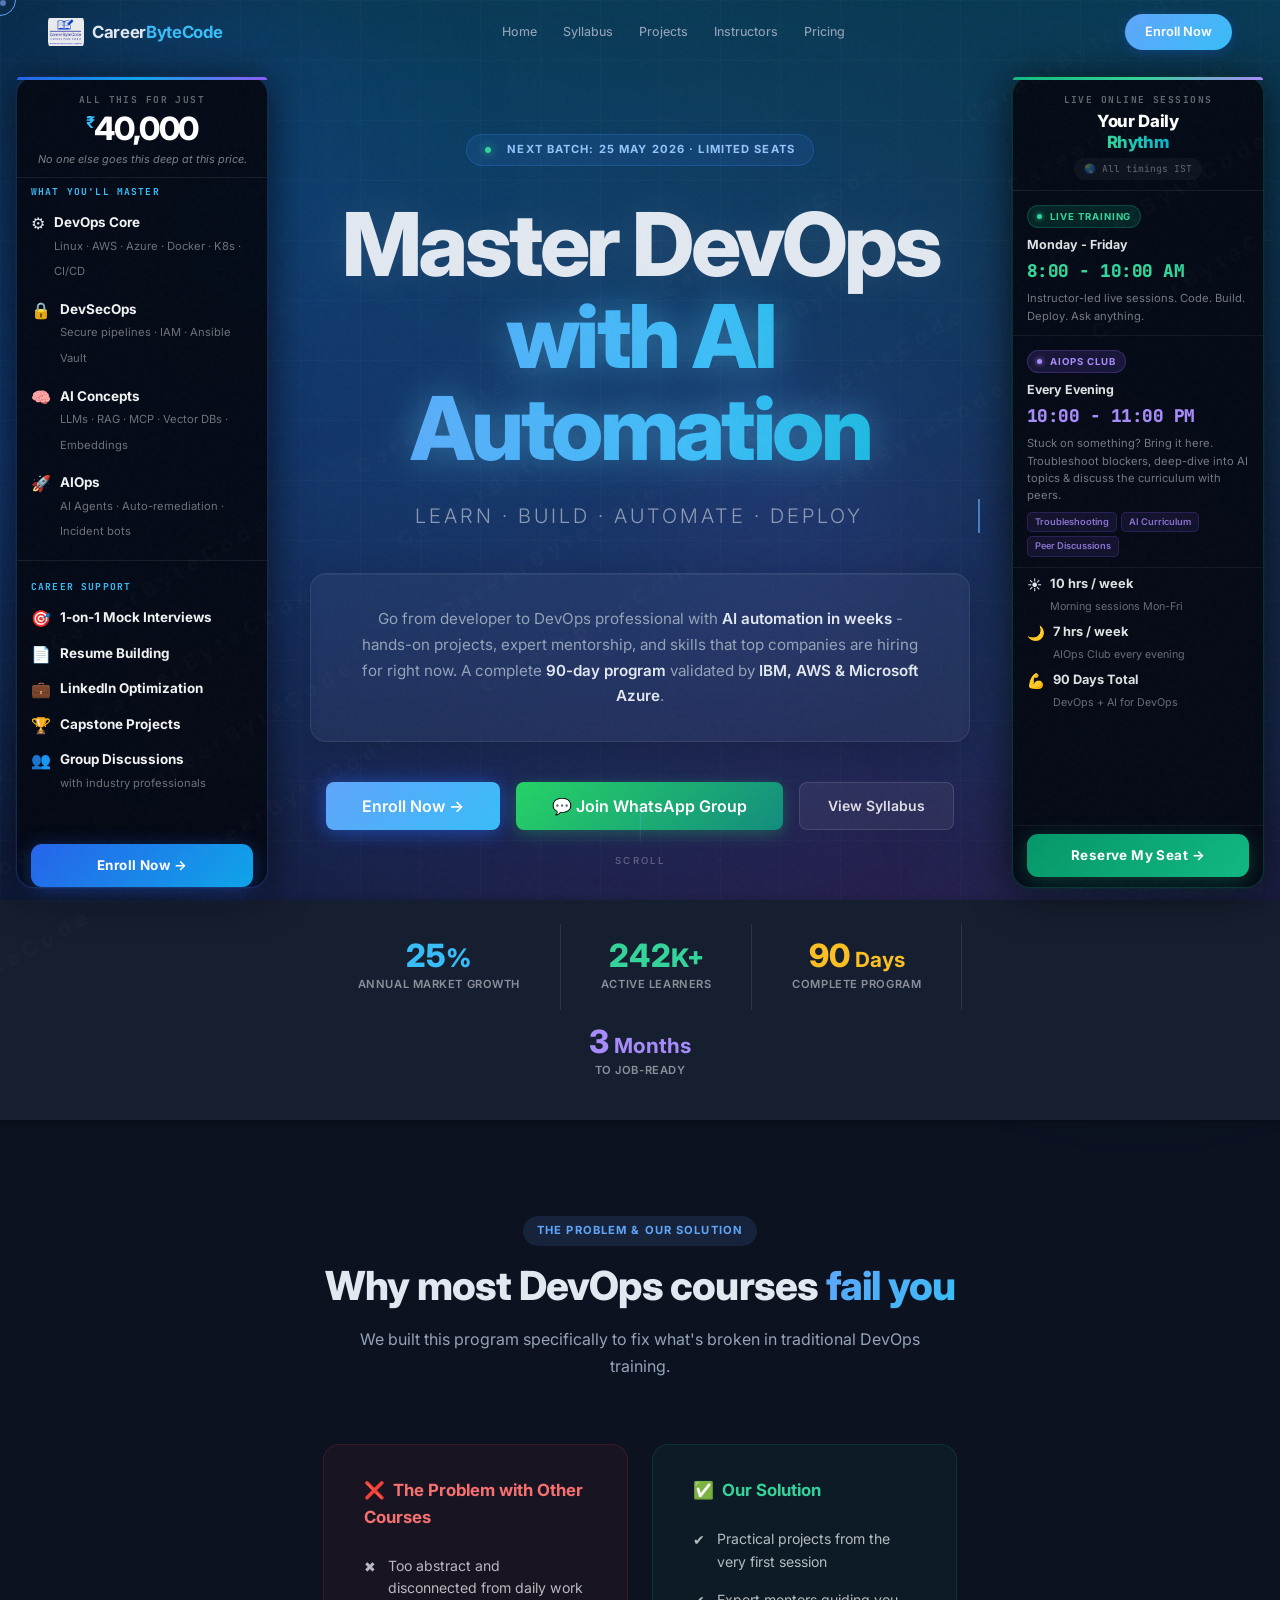
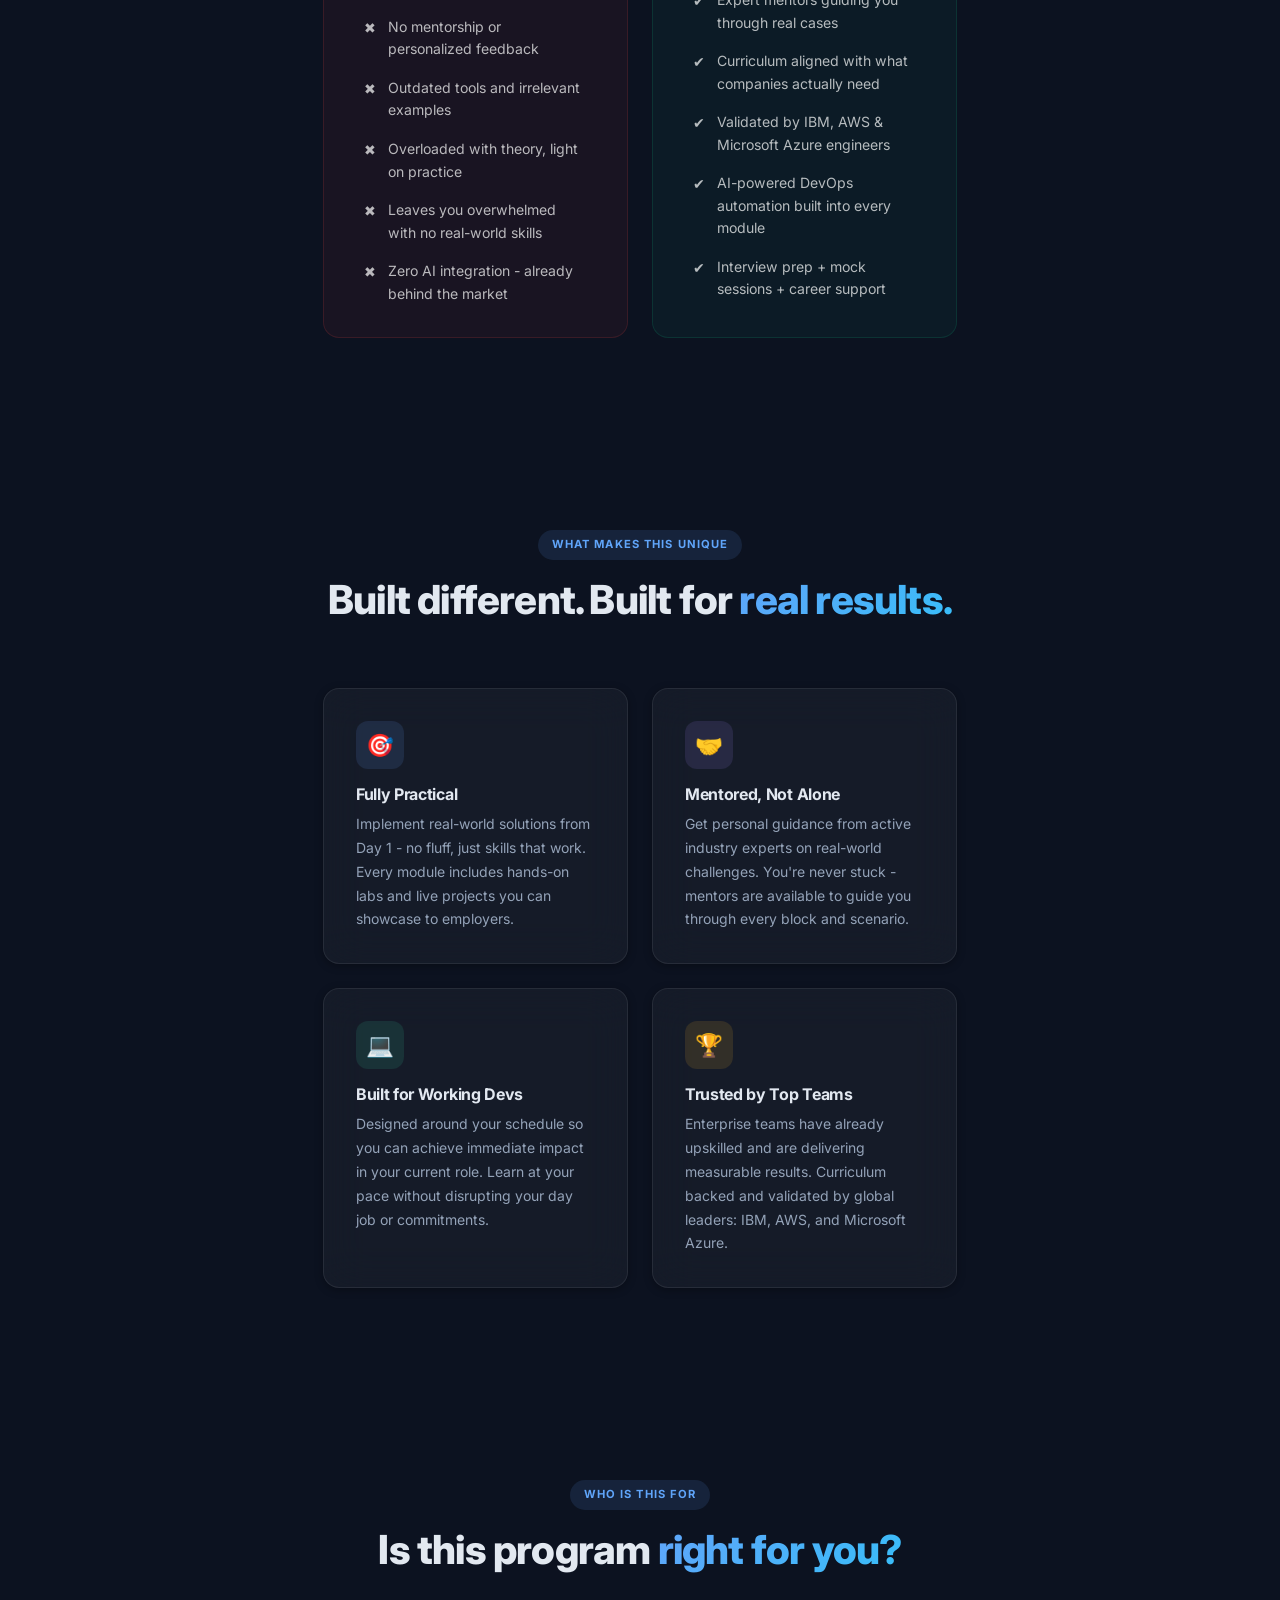
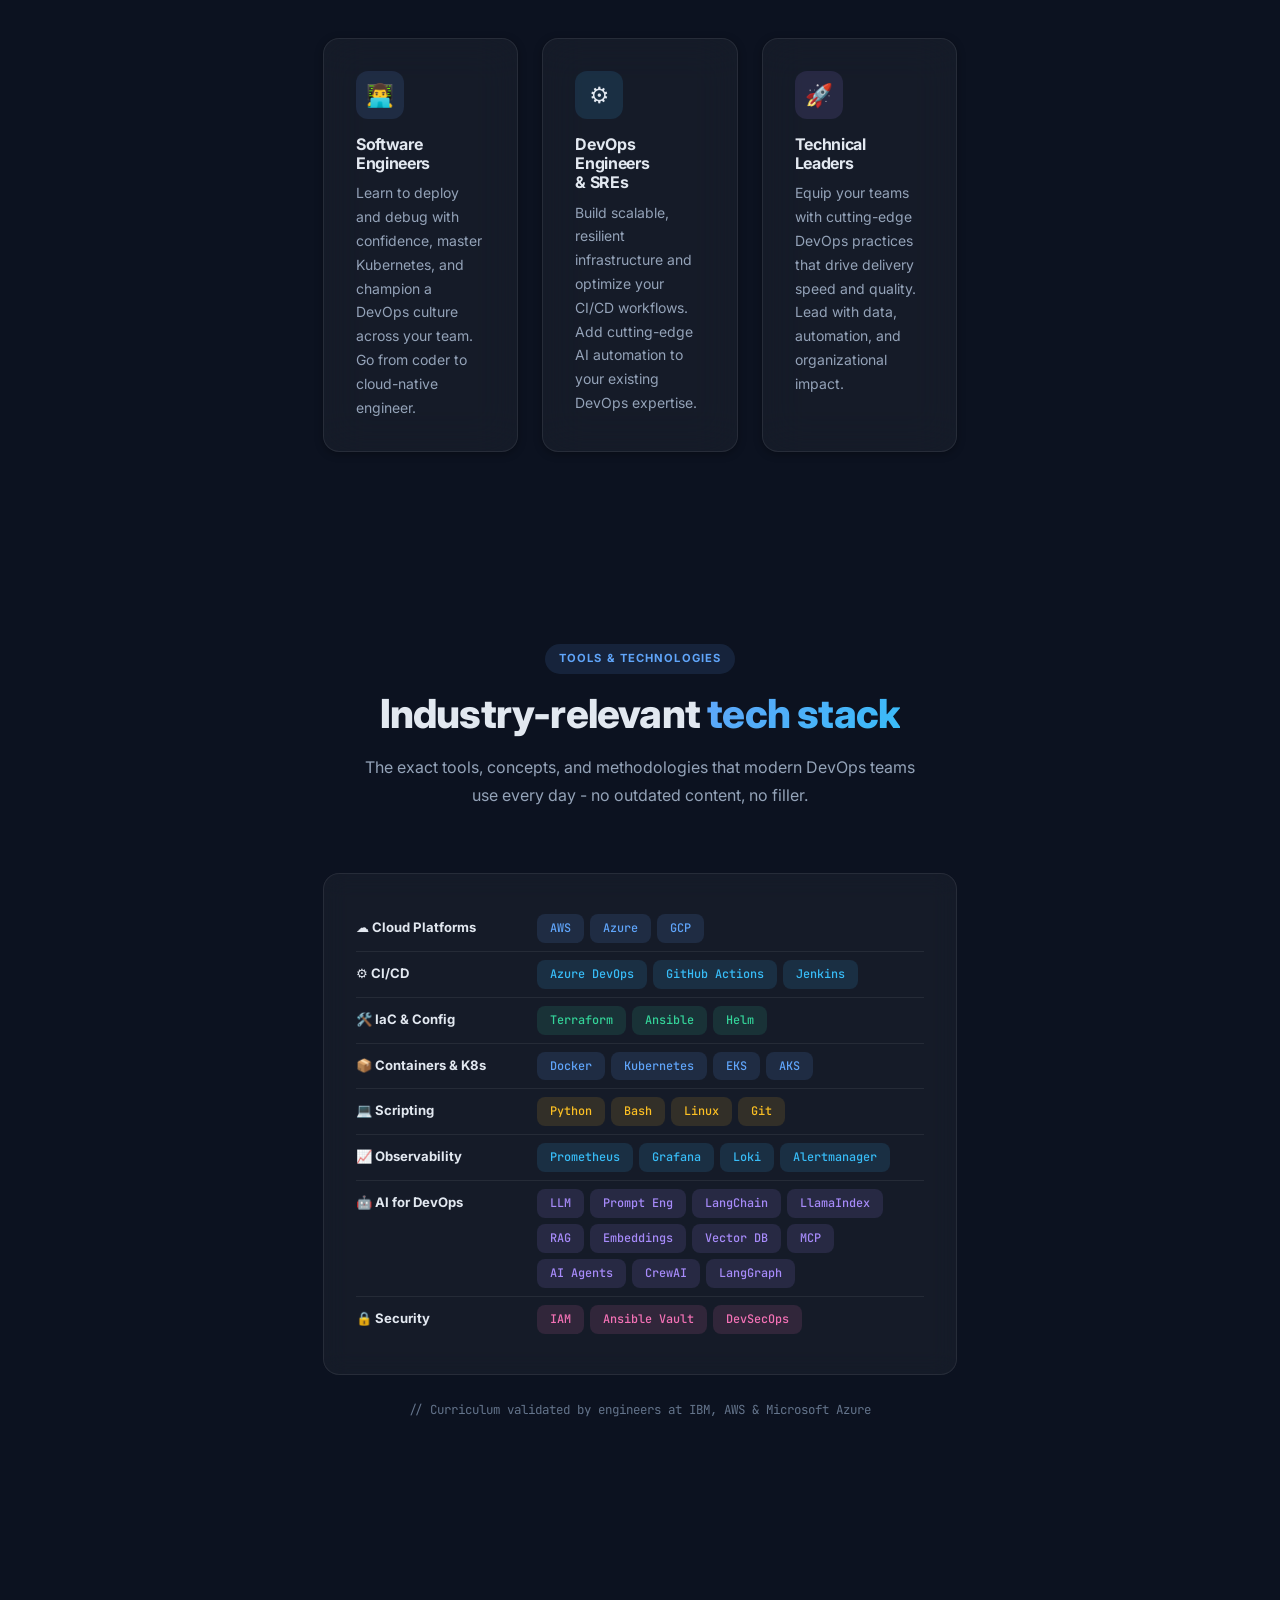
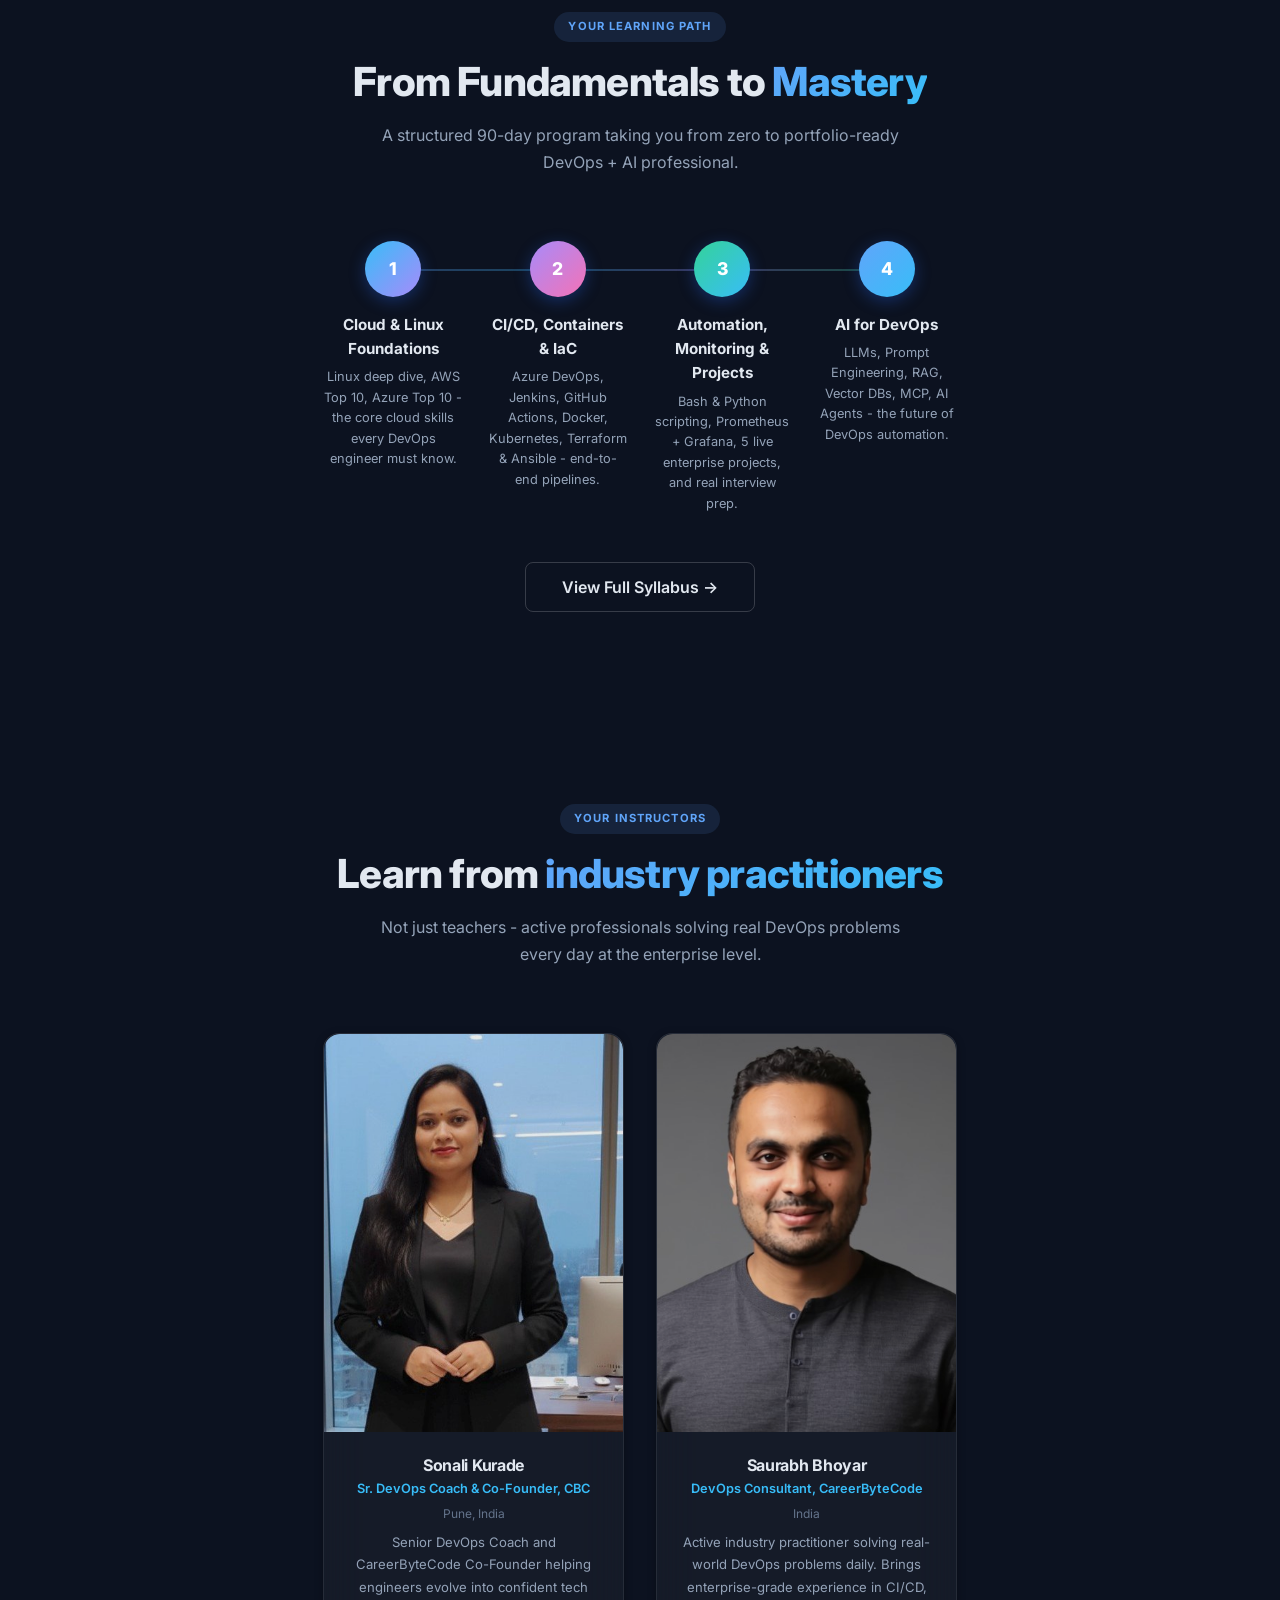
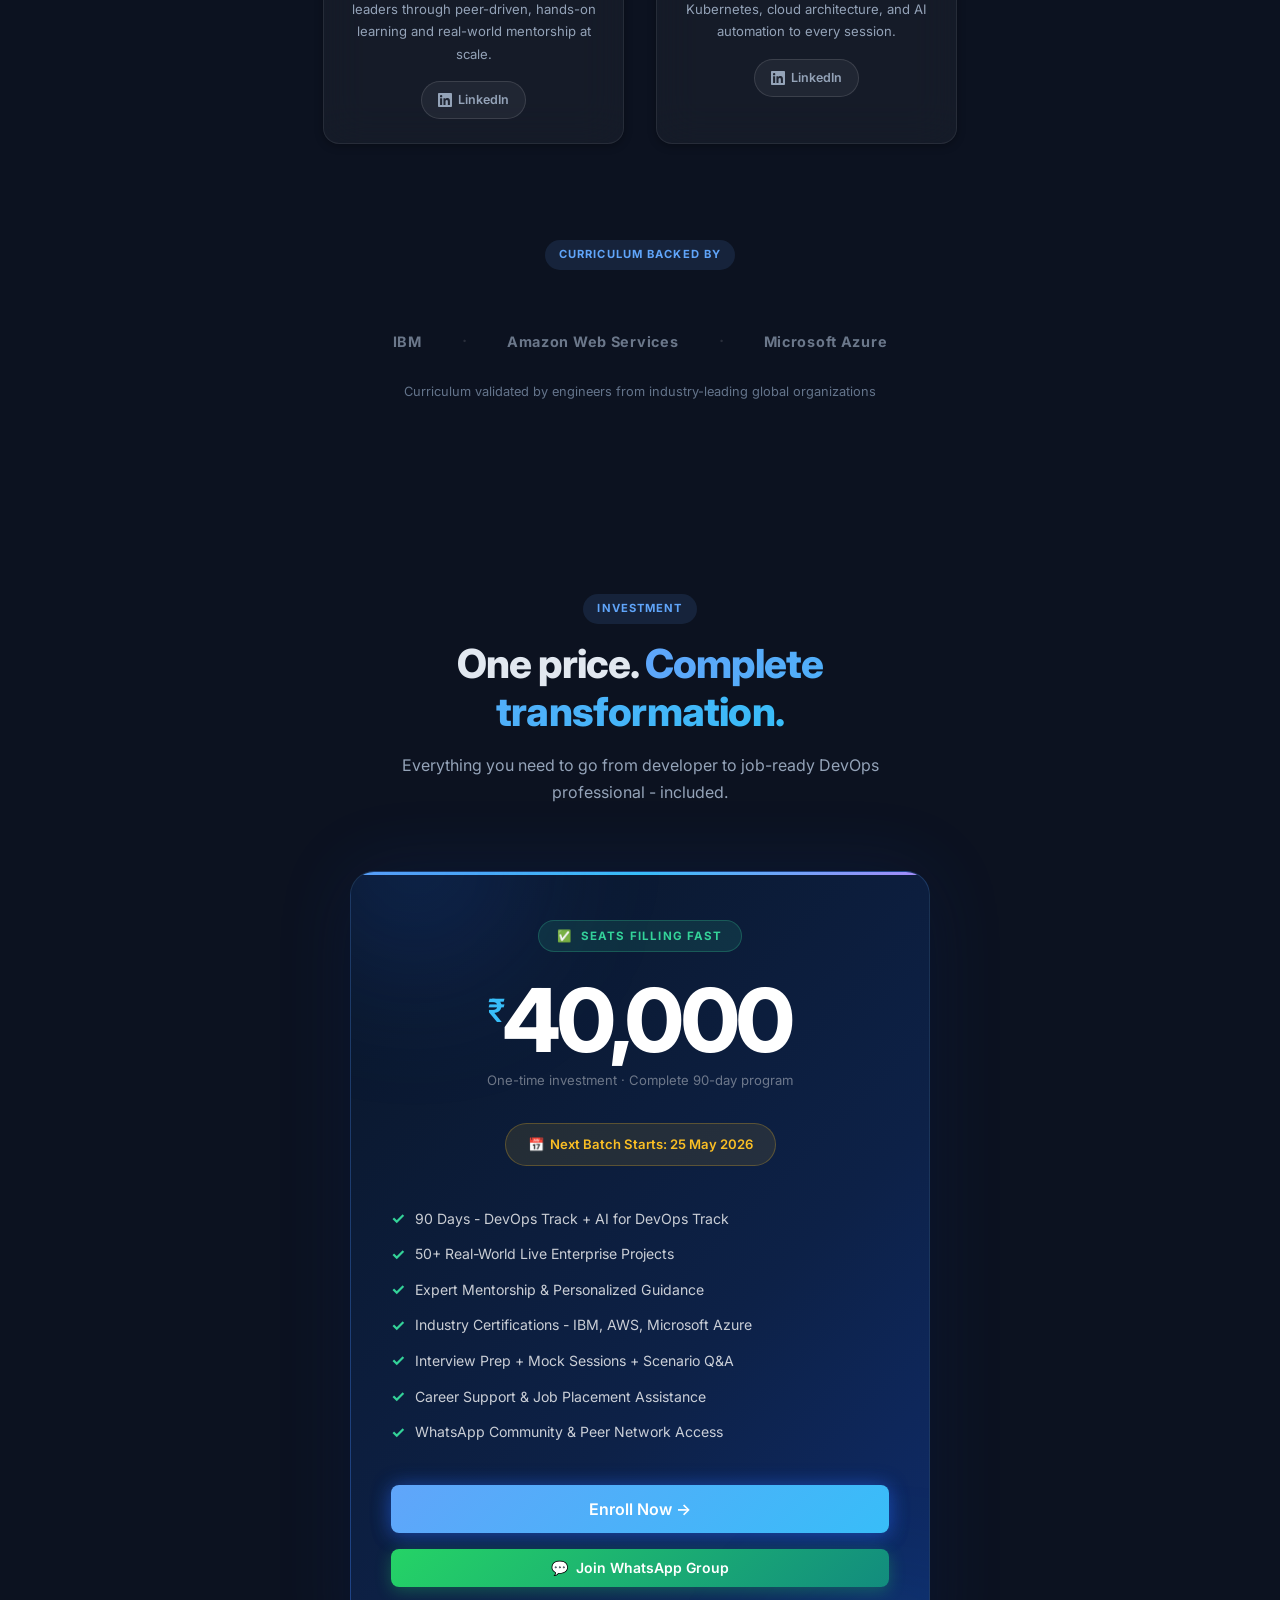
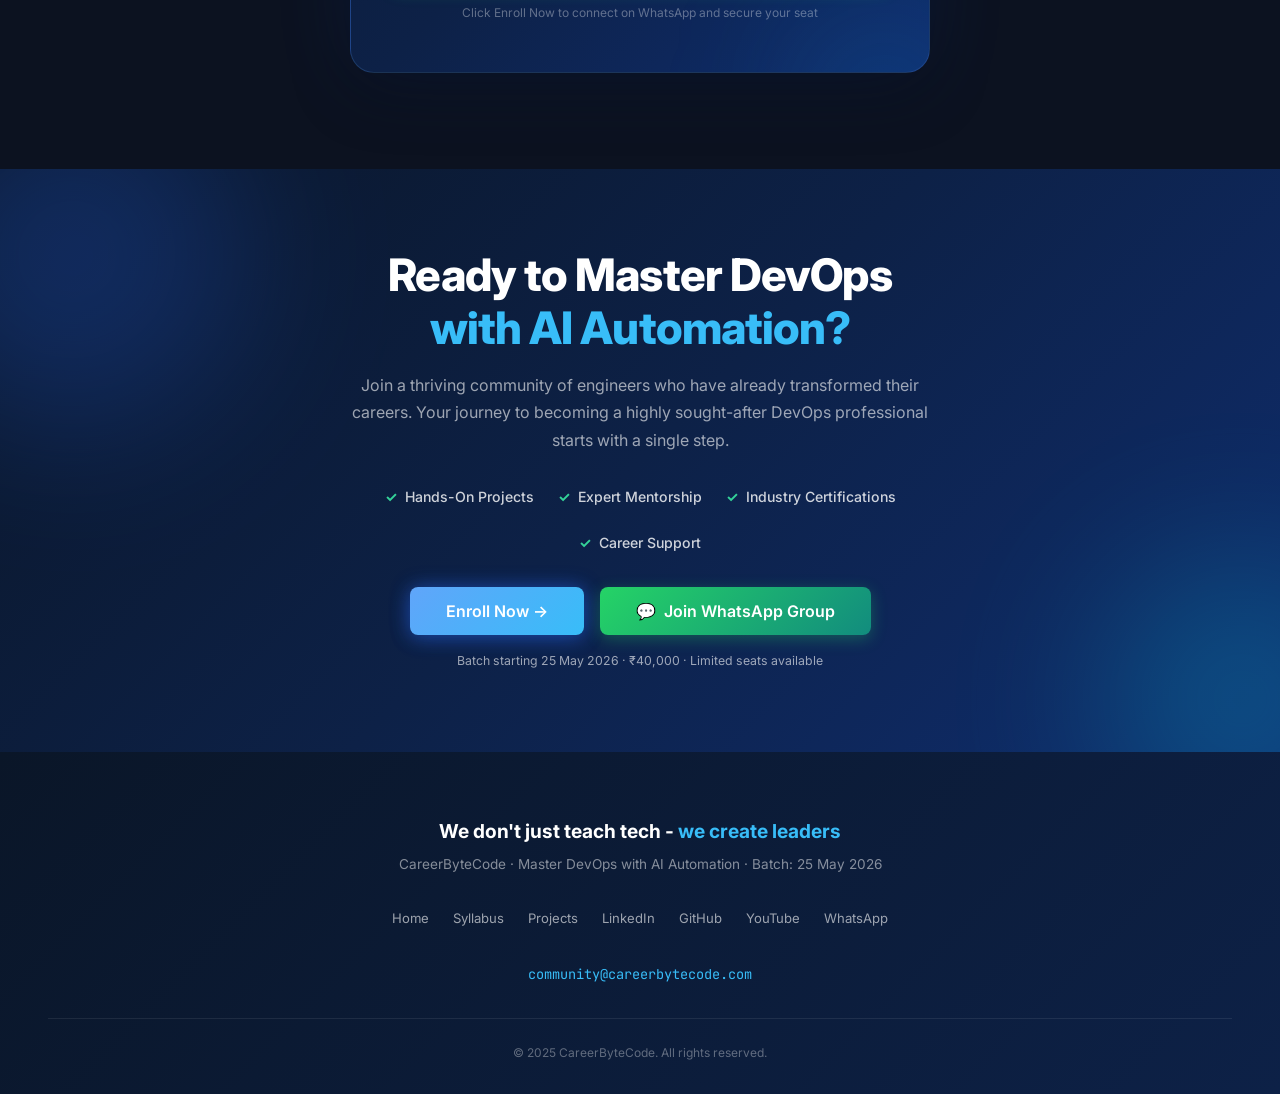
==== commit 7e894bd6: "Add schedule panel + fix content blocked by side panels - Add fixed right-side schedule panel on all" ====
--- a/index.html
+++ b/index.html
@@ -263,8 +263,55 @@
   body{padding-bottom:64px;}
 }
 
+/* ===== PANEL-AWARE LAYOUT (desktop only) ===== */
+@media(min-width:1101px){
+  main{padding-left:275px;padding-right:275px;}
+  /* Re-expand full-bleed sections back to viewport width */
+  .home-hero,.enroll-section{margin-left:-275px;margin-right:-275px;}
+  .home-hero .hero__content{padding-left:300px !important;padding-right:300px !important;}
+  .enroll-section > .container{max-width:calc(100vw - 590px);}
+  /* Stats bar is full-width — re-expand and pad content inward */
+  .stats-bar{margin-left:-275px;margin-right:-275px;padding-left:310px;padding-right:310px;}
+}
+
+/* ===== SCHEDULE PANEL (fixed right, desktop) ===== */
+.schedule-panel{position:fixed;right:16px;top:calc(var(--nav-h,64px) + 12px);bottom:12px;z-index:50;width:252px;background:rgba(5,9,20,0.95);backdrop-filter:blur(24px);-webkit-backdrop-filter:blur(24px);border:1px solid rgba(16,185,129,0.22);border-radius:18px;padding:0;box-shadow:0 4px 40px rgba(0,0,0,0.7),0 0 0 1px rgba(16,185,129,0.08),inset 0 1px 0 rgba(255,255,255,0.06);display:flex;flex-direction:column;}
+.schedule-panel::before{content:'';display:block;height:3px;background:linear-gradient(90deg,#10b981,#34d399,#a78bfa);border-radius:18px 18px 0 0;flex-shrink:0;}
+.sp-scroll{flex:1;overflow-y:auto;display:flex;flex-direction:column;gap:0;padding:0 0 4px;scrollbar-width:thin;scrollbar-color:rgba(16,185,129,0.25) transparent;}
+.sp-scroll::-webkit-scrollbar{width:3px;}
+.sp-scroll::-webkit-scrollbar-thumb{background:rgba(16,185,129,0.3);border-radius:2px;}
+.sp-header{text-align:center;padding:12px 14px 10px;border-bottom:1px solid rgba(255,255,255,0.08);flex-shrink:0;}
+.sp-eyebrow{font-size:0.6rem;font-weight:700;letter-spacing:0.15em;text-transform:uppercase;color:rgba(255,255,255,0.38);font-family:var(--font-mono);margin-bottom:4px;}
+.sp-title{font-size:1.05rem;font-weight:800;color:#fff;line-height:1.25;letter-spacing:-0.02em;}
+.sp-title-accent{background:linear-gradient(90deg,#34d399,#06b6d4);-webkit-background-clip:text;-webkit-text-fill-color:transparent;background-clip:text;}
+.sp-timezone{display:inline-flex;align-items:center;gap:5px;font-size:0.6rem;color:rgba(255,255,255,0.35);margin-top:5px;font-family:var(--font-mono);background:rgba(255,255,255,0.04);padding:3px 10px;border-radius:var(--r-full);}
+.sp-session{padding:10px 14px;}
+.sp-session + .sp-session{border-top:1px solid rgba(255,255,255,0.06);}
+.sp-session-badge{display:inline-flex;align-items:center;gap:5px;font-size:0.6rem;font-weight:700;letter-spacing:0.1em;text-transform:uppercase;padding:3px 9px;border-radius:var(--r-full);margin-bottom:7px;}
+.sp-session--morning .sp-session-badge{background:rgba(16,185,129,0.15);color:#34d399;border:1px solid rgba(16,185,129,0.25);}
+.sp-session--aiops .sp-session-badge{background:rgba(139,92,246,0.15);color:#a78bfa;border:1px solid rgba(139,92,246,0.25);}
+.sp-live-dot{width:5px;height:5px;background:#34d399;border-radius:50%;box-shadow:0 0 5px #34d399;display:inline-block;animation:sp-blink 1.8s ease-in-out infinite;}
+.sp-ai-dot{width:5px;height:5px;background:#a78bfa;border-radius:50%;box-shadow:0 0 5px #a78bfa;display:inline-block;animation:sp-blink 1.8s ease-in-out infinite;}
+@keyframes sp-blink{0%,100%{opacity:1;}50%{opacity:0.3;}}
+.sp-session-days{font-size:0.78rem;font-weight:700;color:rgba(255,255,255,0.88);margin-bottom:2px;}
+.sp-session-time{font-size:1.1rem;font-weight:800;letter-spacing:-0.03em;margin-bottom:5px;font-family:var(--font-mono);}
+.sp-session--morning .sp-session-time{color:#34d399;}
+.sp-session--aiops .sp-session-time{color:#a78bfa;}
+.sp-session-desc{font-size:0.7rem;color:rgba(255,255,255,0.45);line-height:1.55;}
+.sp-tags{display:flex;flex-wrap:wrap;gap:4px;margin-top:7px;}
+.sp-tag{font-size:0.58rem;font-weight:600;padding:2px 7px;border-radius:5px;background:rgba(139,92,246,0.1);color:rgba(167,139,250,0.8);border:1px solid rgba(139,92,246,0.2);}
+.sp-commit{padding:8px 14px;border-top:1px solid rgba(255,255,255,0.06);display:flex;flex-direction:column;gap:7px;}
+.sp-commit-row{display:flex;align-items:flex-start;gap:8px;}
+.sp-ico{font-size:0.9rem;flex-shrink:0;line-height:1.3;}
+.sp-txt strong{display:block;font-size:0.8rem;font-weight:700;color:rgba(255,255,255,0.88);line-height:1.2;}
+.sp-txt span{font-size:0.67rem;color:rgba(255,255,255,0.4);}
+.sp-footer{flex-shrink:0;padding:8px 14px 10px;border-top:1px solid rgba(255,255,255,0.06);}
+.sp-cta{display:block;text-align:center;background:linear-gradient(135deg,#059669,#10b981);color:#fff !important;font-size:0.84rem;font-weight:700;padding:11px;border-radius:11px;text-decoration:none !important;letter-spacing:0.03em;transition:all 0.2s;box-shadow:0 4px 20px rgba(16,185,129,0.28);}
+.sp-cta:hover{transform:translateY(-2px);box-shadow:0 8px 28px rgba(16,185,129,0.42);}
+@media(max-width:1100px){.schedule-panel{display:none;}}
+
 @media print{
-  .nav,.scroll-progress,.nav__mobile,.orb,.btt,.noise,.value-panel,.value-ticker-wrap,.value-bottom-bar{display:none !important;}
+  .nav,.scroll-progress,.nav__mobile,.orb,.btt,.noise,.value-panel,.schedule-panel,.value-ticker-wrap,.value-bottom-bar{display:none !important;}
   .reveal{opacity:1;transform:none;}
   body{background:#fff;color:#000;}
 }
@@ -328,6 +375,51 @@
   </div>
   <div class="vp-footer">
     <a class="vp-cta" href="https://wa.link/0nmn9p" target="_blank" rel="noopener noreferrer">Enroll Now &rarr;</a>
+  </div>
+</aside>
+
+<!-- SCHEDULE PANEL (fixed right, desktop) -->
+<aside class="schedule-panel" aria-label="Course schedule">
+  <div class="sp-header">
+    <div class="sp-eyebrow">Live Online Sessions</div>
+    <div class="sp-title">Your Daily<br><span class="sp-title-accent">Rhythm</span></div>
+    <div class="sp-timezone">&#127759; All timings IST</div>
+  </div>
+  <div class="sp-scroll">
+    <div class="sp-session sp-session--morning">
+      <div class="sp-session-badge"><span class="sp-live-dot"></span>&nbsp;Live Training</div>
+      <div class="sp-session-days">Monday - Friday</div>
+      <div class="sp-session-time">8:00 - 10:00 AM</div>
+      <div class="sp-session-desc">Instructor-led live sessions. Code. Build. Deploy. Ask anything.</div>
+    </div>
+    <div class="sp-session sp-session--aiops">
+      <div class="sp-session-badge"><span class="sp-ai-dot"></span>&nbsp;AIOps Club</div>
+      <div class="sp-session-days">Every Evening</div>
+      <div class="sp-session-time">10:00 - 11:00 PM</div>
+      <div class="sp-session-desc">Stuck on something? Bring it here. Troubleshoot blockers, deep-dive into AI topics &amp; discuss the curriculum with peers.</div>
+      <div class="sp-tags">
+        <span class="sp-tag">Troubleshooting</span>
+        <span class="sp-tag">AI Curriculum</span>
+        <span class="sp-tag">Peer Discussions</span>
+      </div>
+    </div>
+    <div class="sp-commit">
+      <div class="sp-commit-row">
+        <span class="sp-ico">&#9728;&#65039;</span>
+        <div class="sp-txt"><strong>10 hrs / week</strong><span>Morning sessions Mon-Fri</span></div>
+      </div>
+      <div class="sp-commit-row">
+        <span class="sp-ico">&#127769;</span>
+        <div class="sp-txt"><strong>7 hrs / week</strong><span>AIOps Club every evening</span></div>
+      </div>
+      <div class="sp-commit-row">
+        <span class="sp-ico">&#128170;</span>
+        <div class="sp-txt"><strong>90 Days Total</strong><span>DevOps + AI for DevOps</span></div>
+      </div>
+    </div>
+  </div>
+  <div class="sp-footer">
+    <a class="sp-cta" href="https://wa.link/0nmn9p" target="_blank" rel="noopener noreferrer">Reserve My Seat &rarr;</a>
   </div>
 </aside>
 
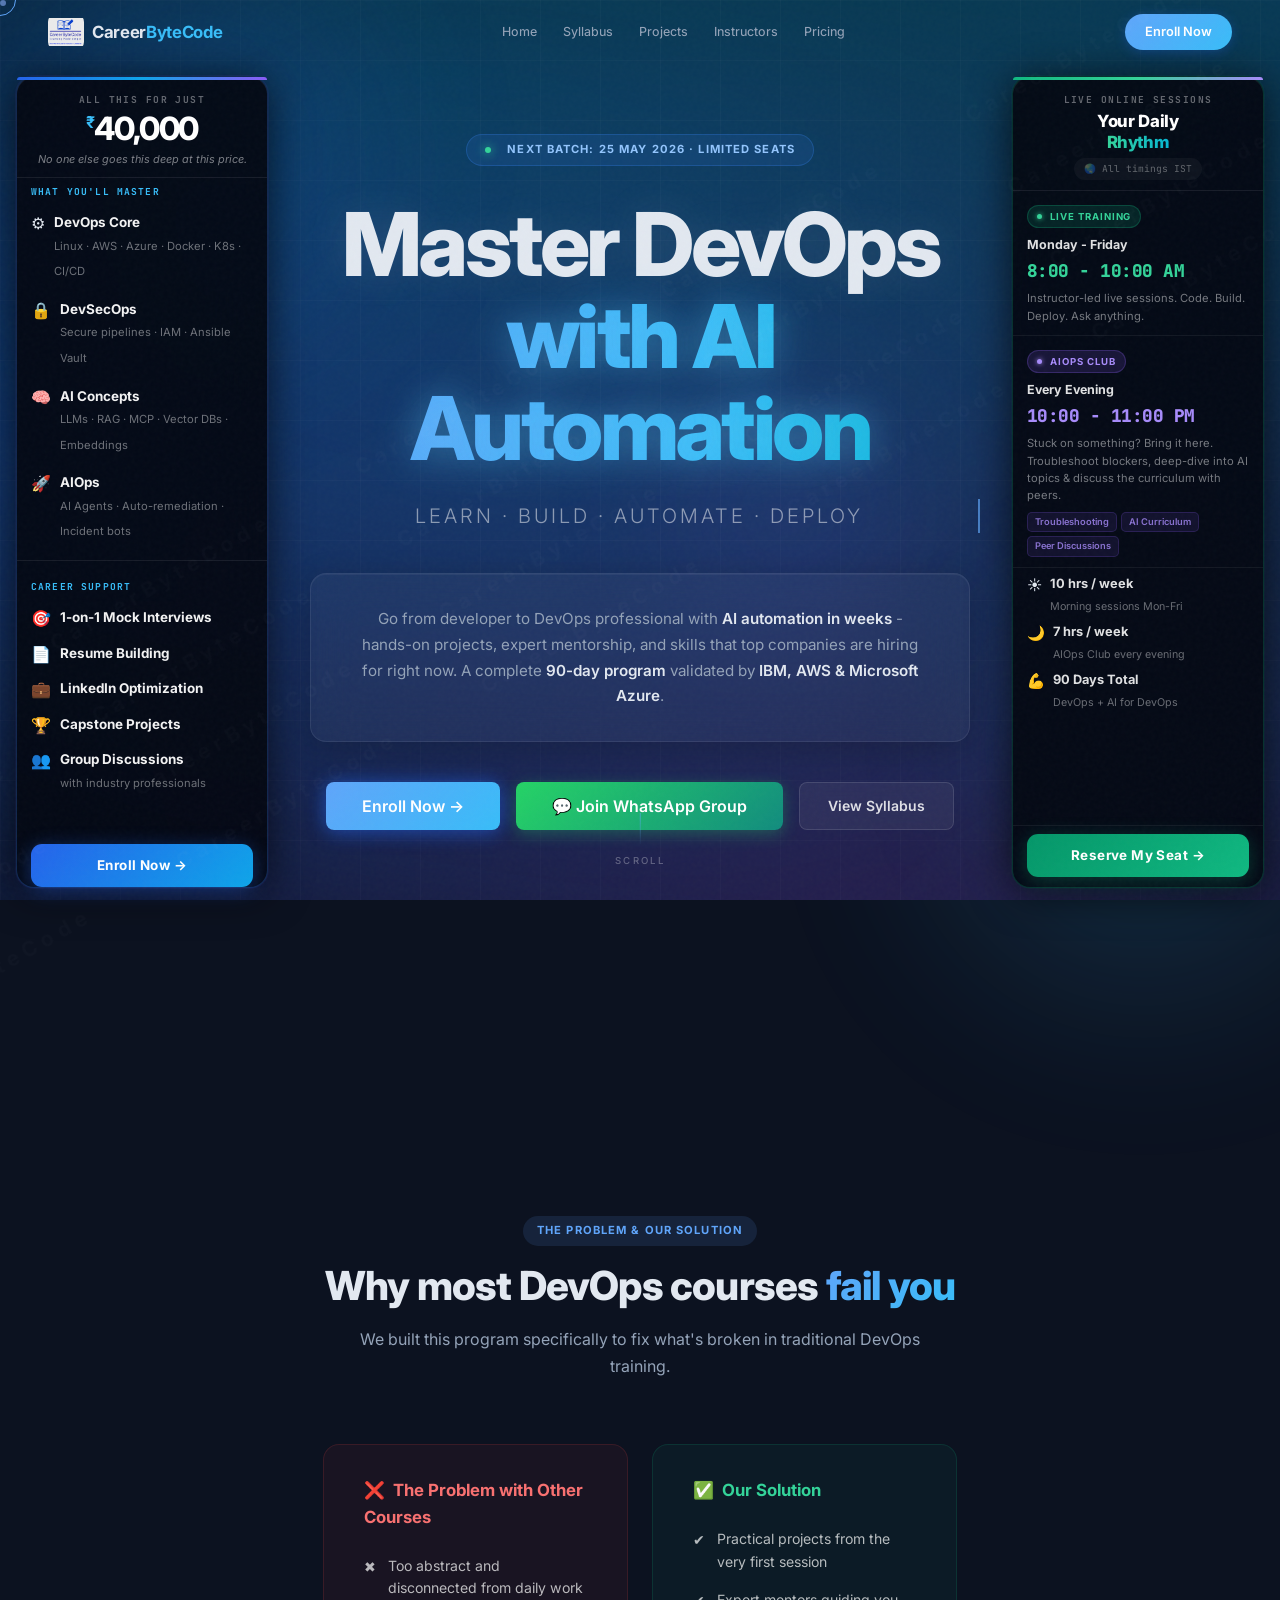
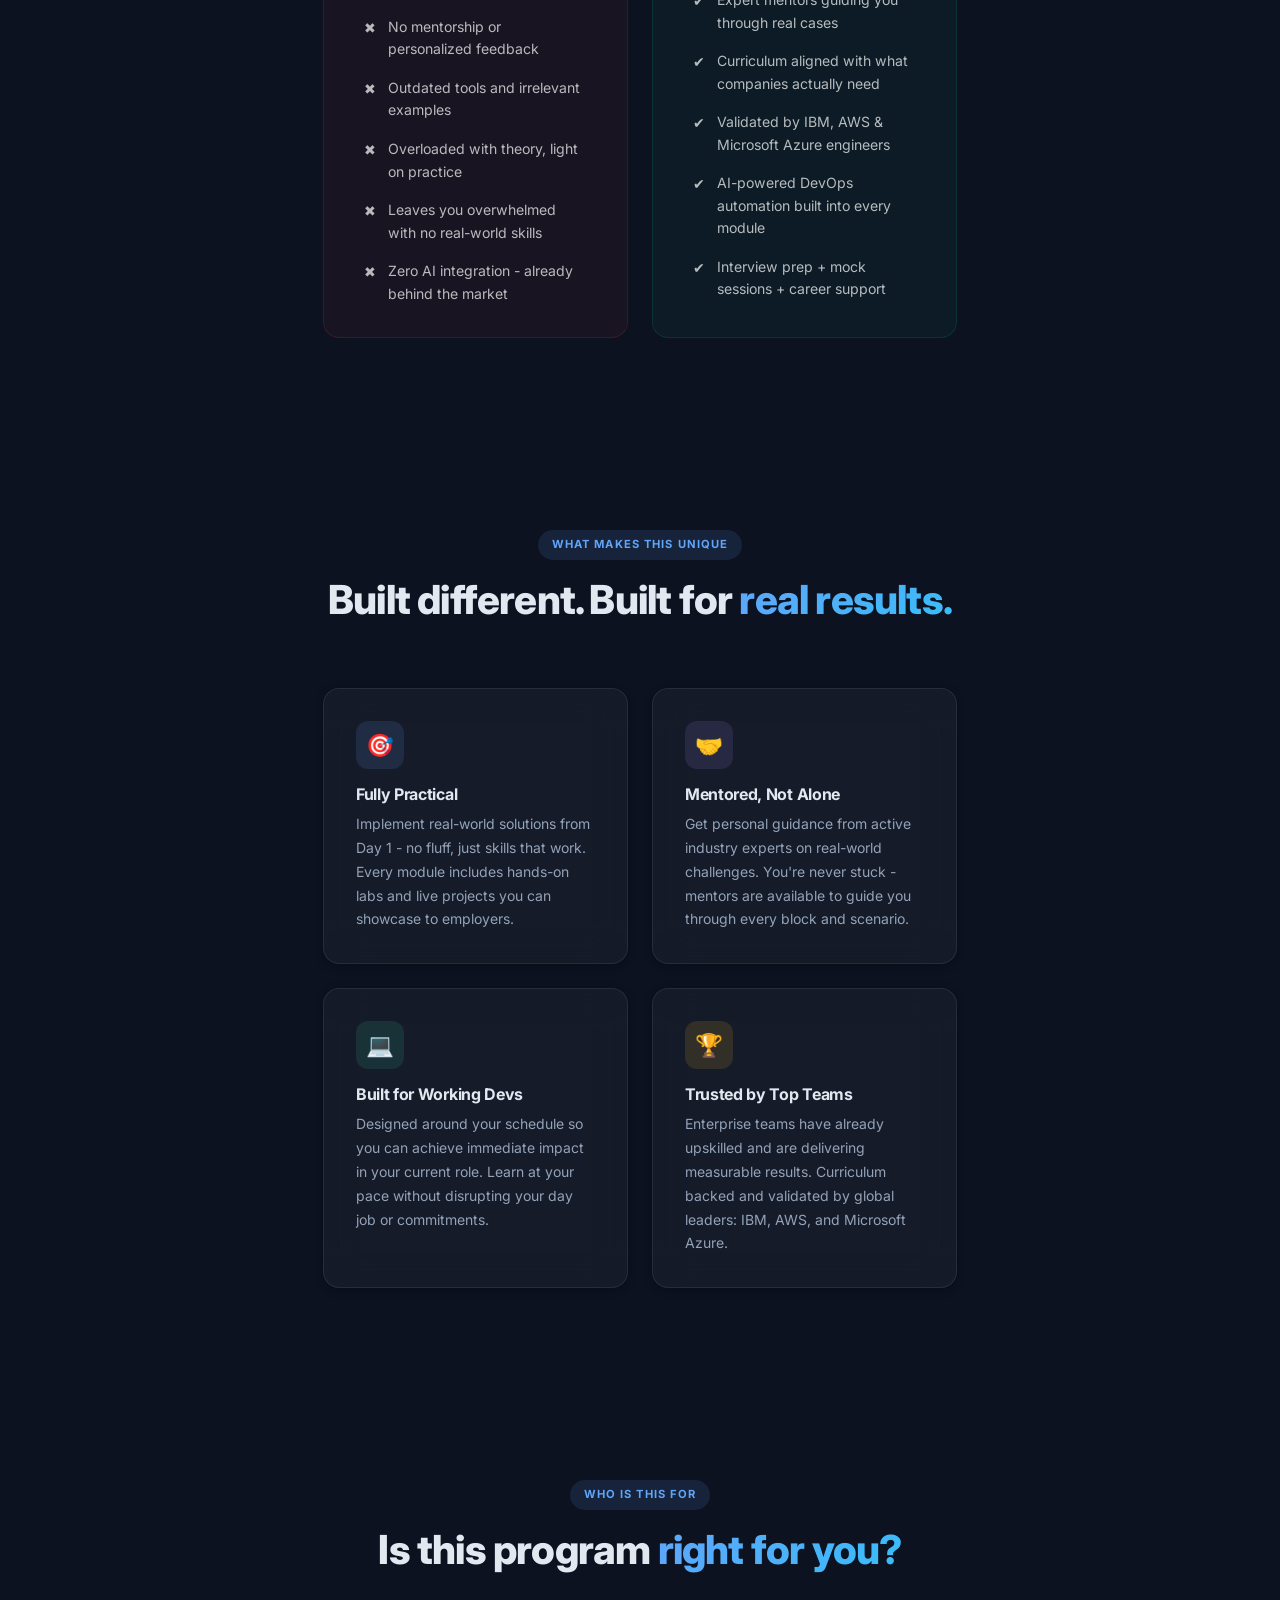
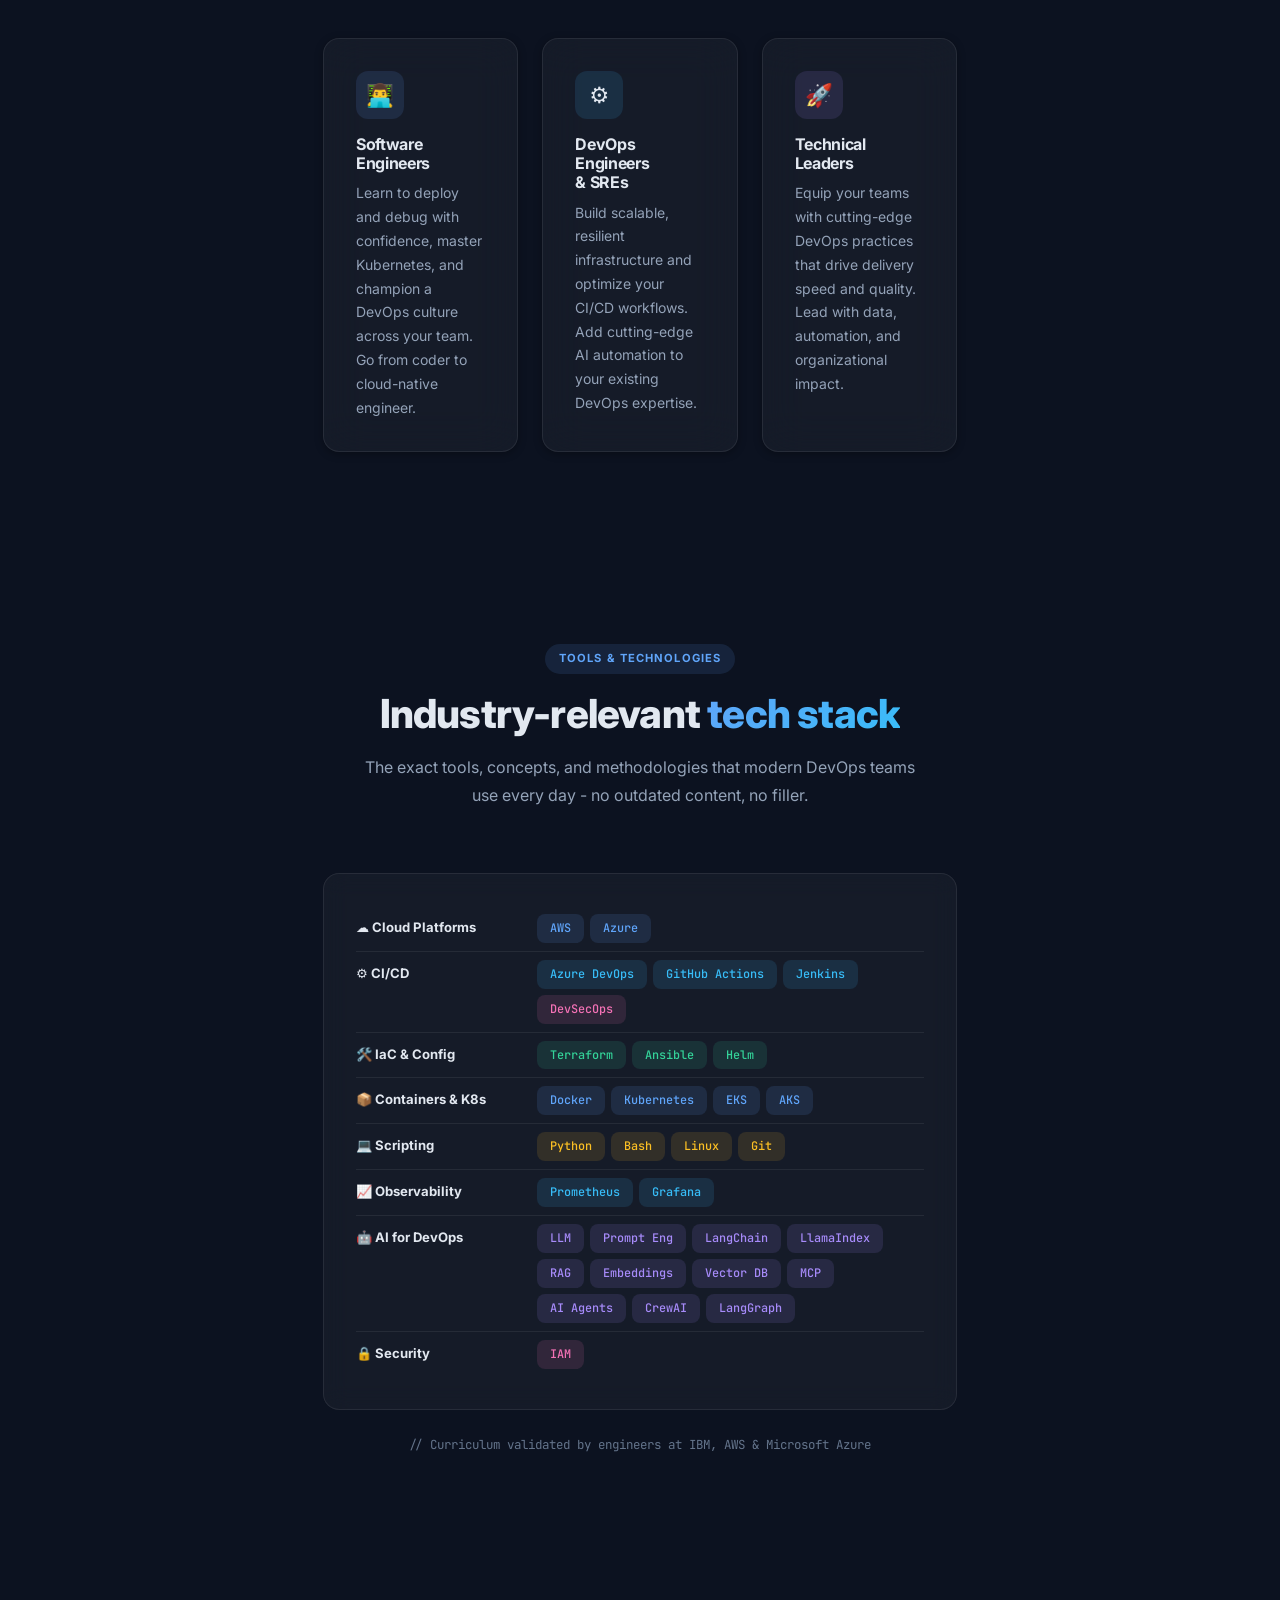
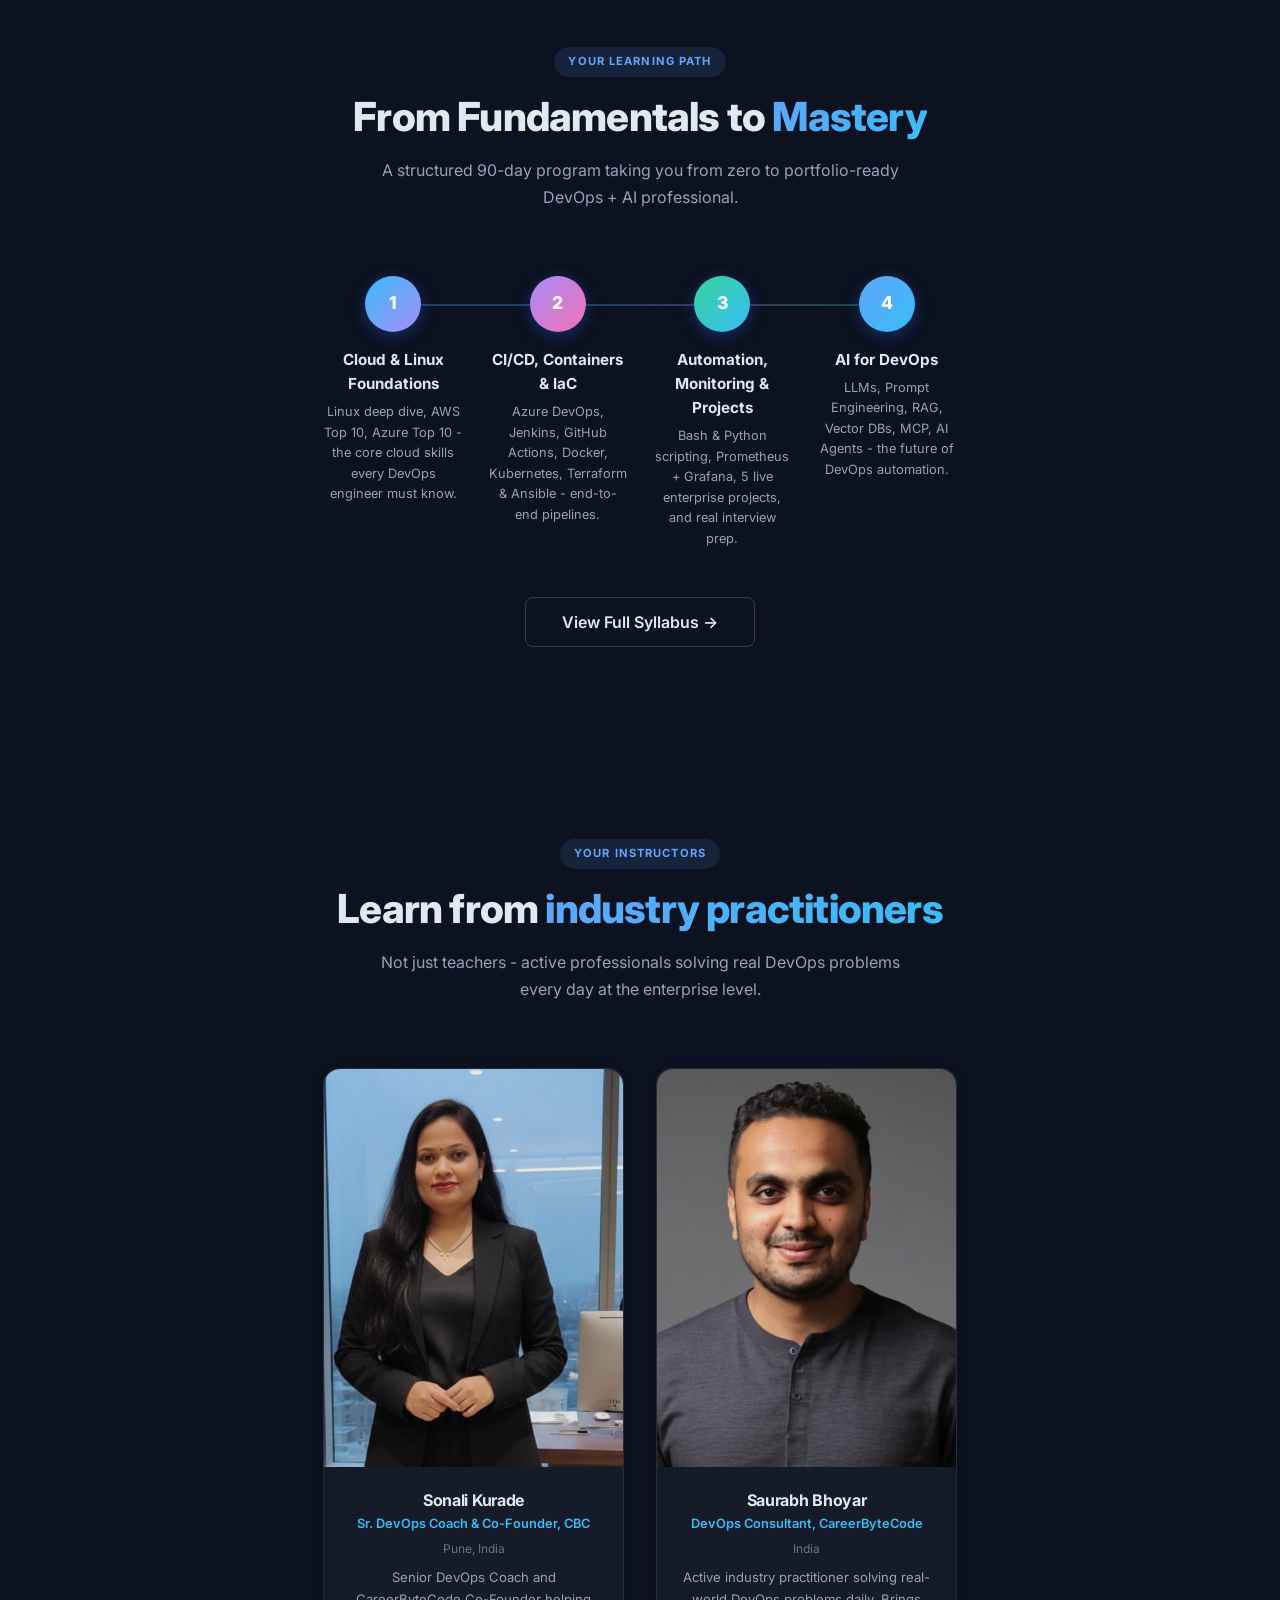
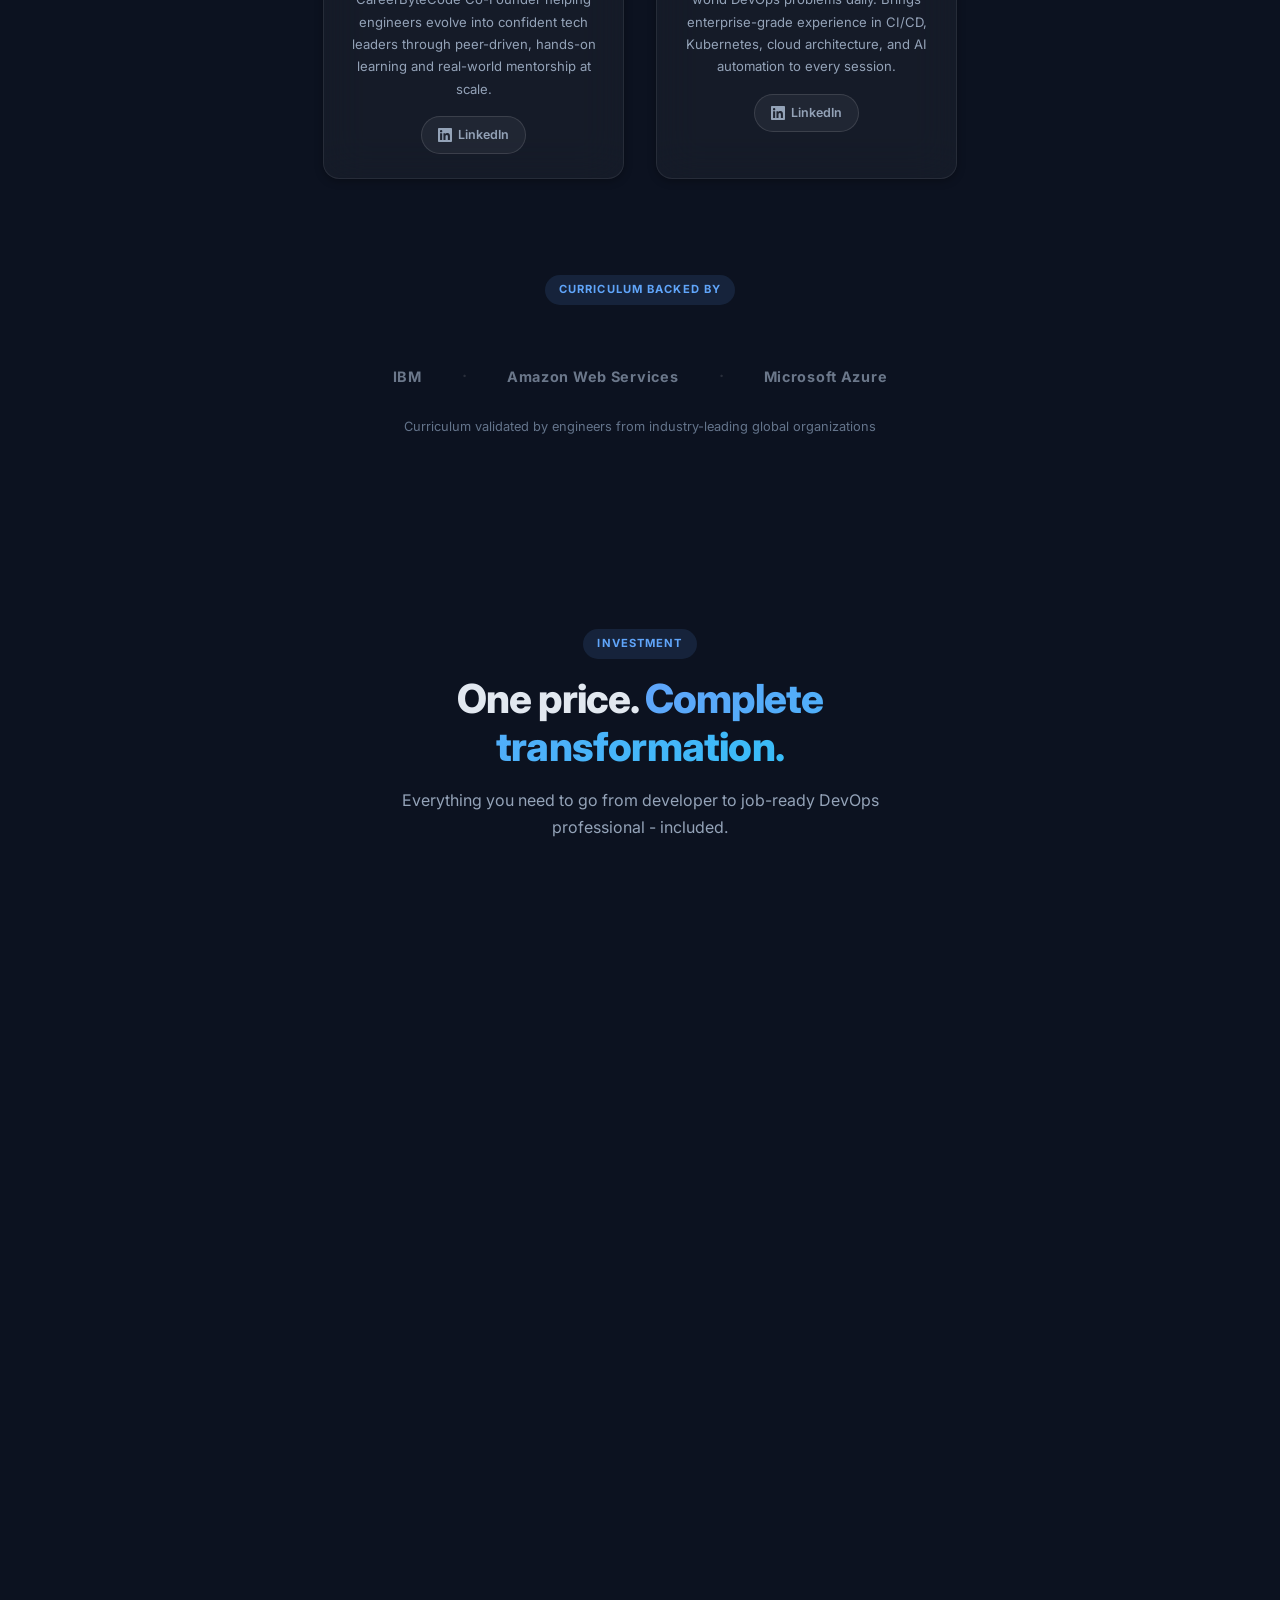
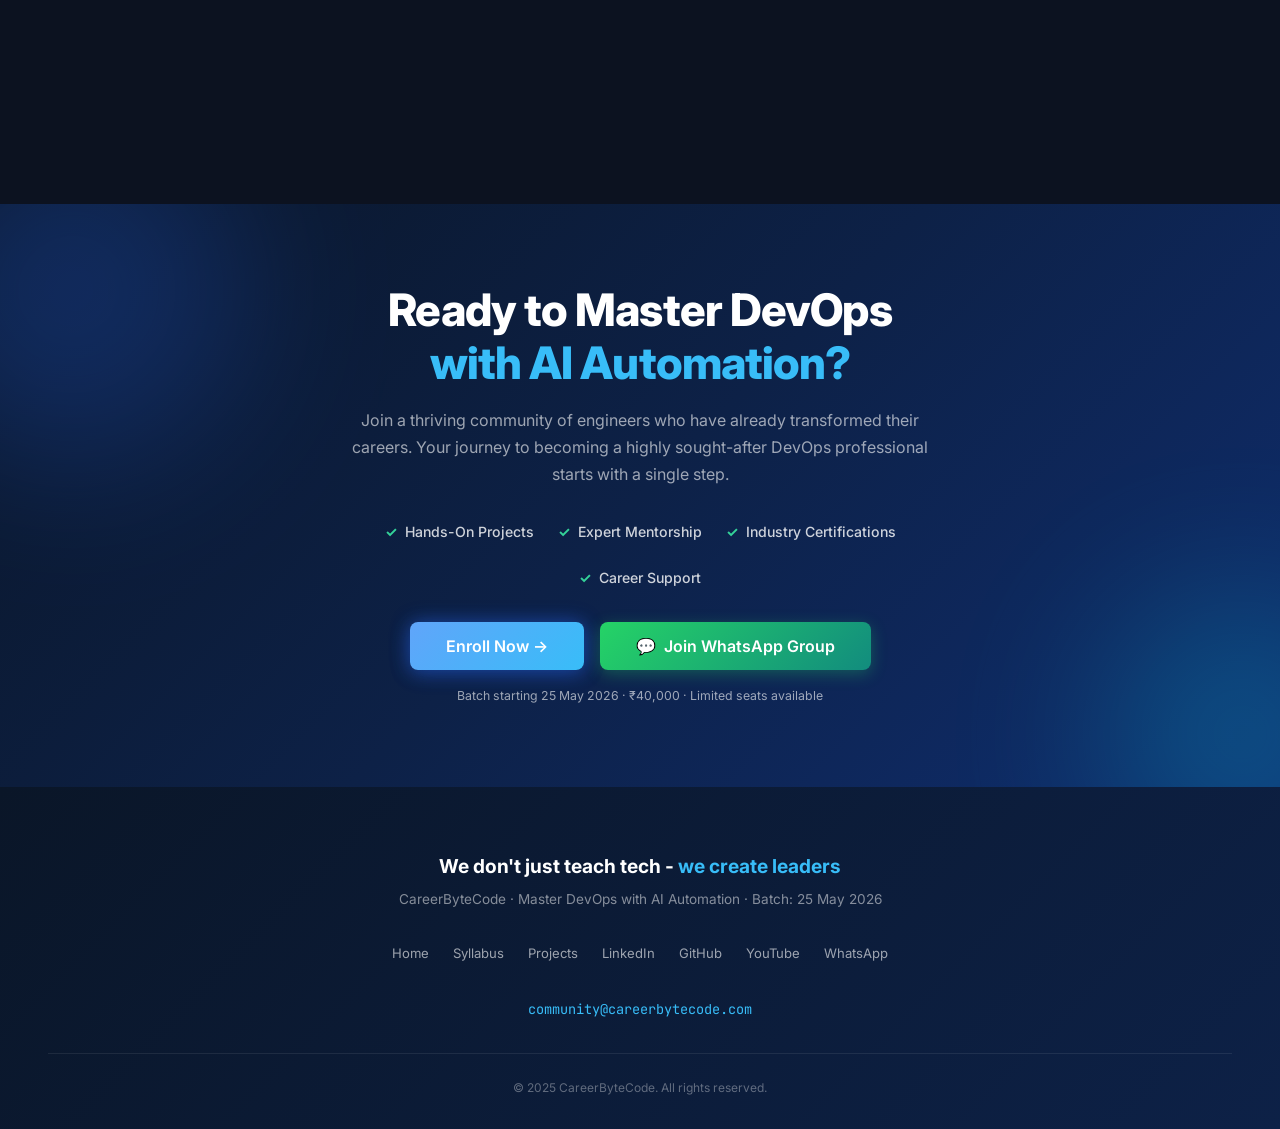
==== commit 796bfa3a: "Update tech stack tags in index.html - Cloud Platforms: remove GCP (AWS + Azure only) - CI/CD: add D" ====
--- a/index.html
+++ b/index.html
@@ -636,13 +636,13 @@
     <div class="tc-row">
       <div class="tc-cat">&#9729;&#65039; Cloud Platforms</div>
       <div class="tc-tags">
-        <span class="ttag">AWS</span><span class="ttag">Azure</span><span class="ttag">GCP</span>
+        <span class="ttag">AWS</span><span class="ttag">Azure</span>
       </div>
     </div>
     <div class="tc-row">
       <div class="tc-cat">&#9881;&#65039; CI/CD</div>
       <div class="tc-tags">
-        <span class="ttag ttag--cyan">Azure DevOps</span><span class="ttag ttag--cyan">GitHub Actions</span><span class="ttag ttag--cyan">Jenkins</span>
+        <span class="ttag ttag--cyan">Azure DevOps</span><span class="ttag ttag--cyan">GitHub Actions</span><span class="ttag ttag--cyan">Jenkins</span><span class="ttag ttag--rose">DevSecOps</span>
       </div>
     </div>
     <div class="tc-row">
@@ -666,7 +666,7 @@
     <div class="tc-row">
       <div class="tc-cat">&#128200; Observability</div>
       <div class="tc-tags">
-        <span class="ttag ttag--cyan">Prometheus</span><span class="ttag ttag--cyan">Grafana</span><span class="ttag ttag--cyan">Loki</span><span class="ttag ttag--cyan">Alertmanager</span>
+        <span class="ttag ttag--cyan">Prometheus</span><span class="ttag ttag--cyan">Grafana</span>
       </div>
     </div>
     <div class="tc-row">
@@ -678,7 +678,7 @@
     <div class="tc-row">
       <div class="tc-cat">&#128274; Security</div>
       <div class="tc-tags">
-        <span class="ttag ttag--rose">IAM</span><span class="ttag ttag--rose">Ansible Vault</span><span class="ttag ttag--rose">DevSecOps</span>
+        <span class="ttag ttag--rose">IAM</span>
       </div>
     </div>
   </div>
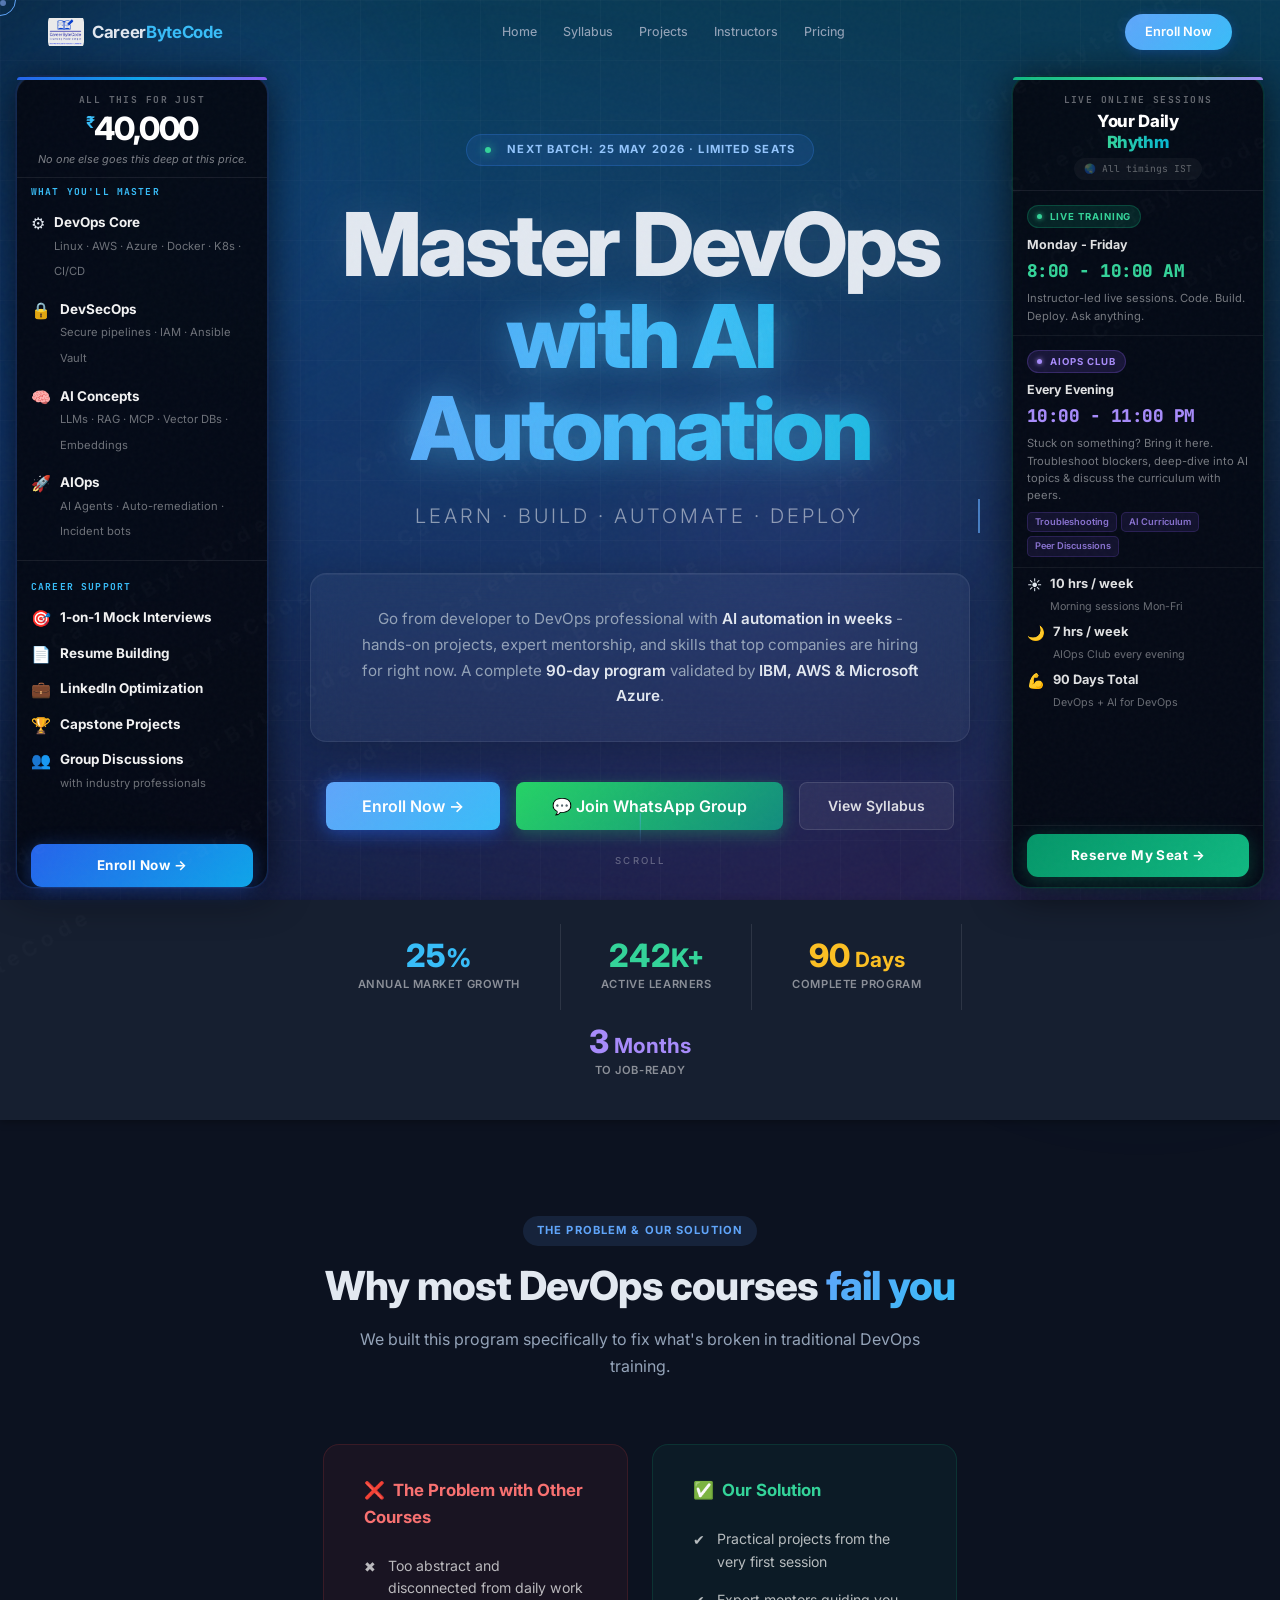
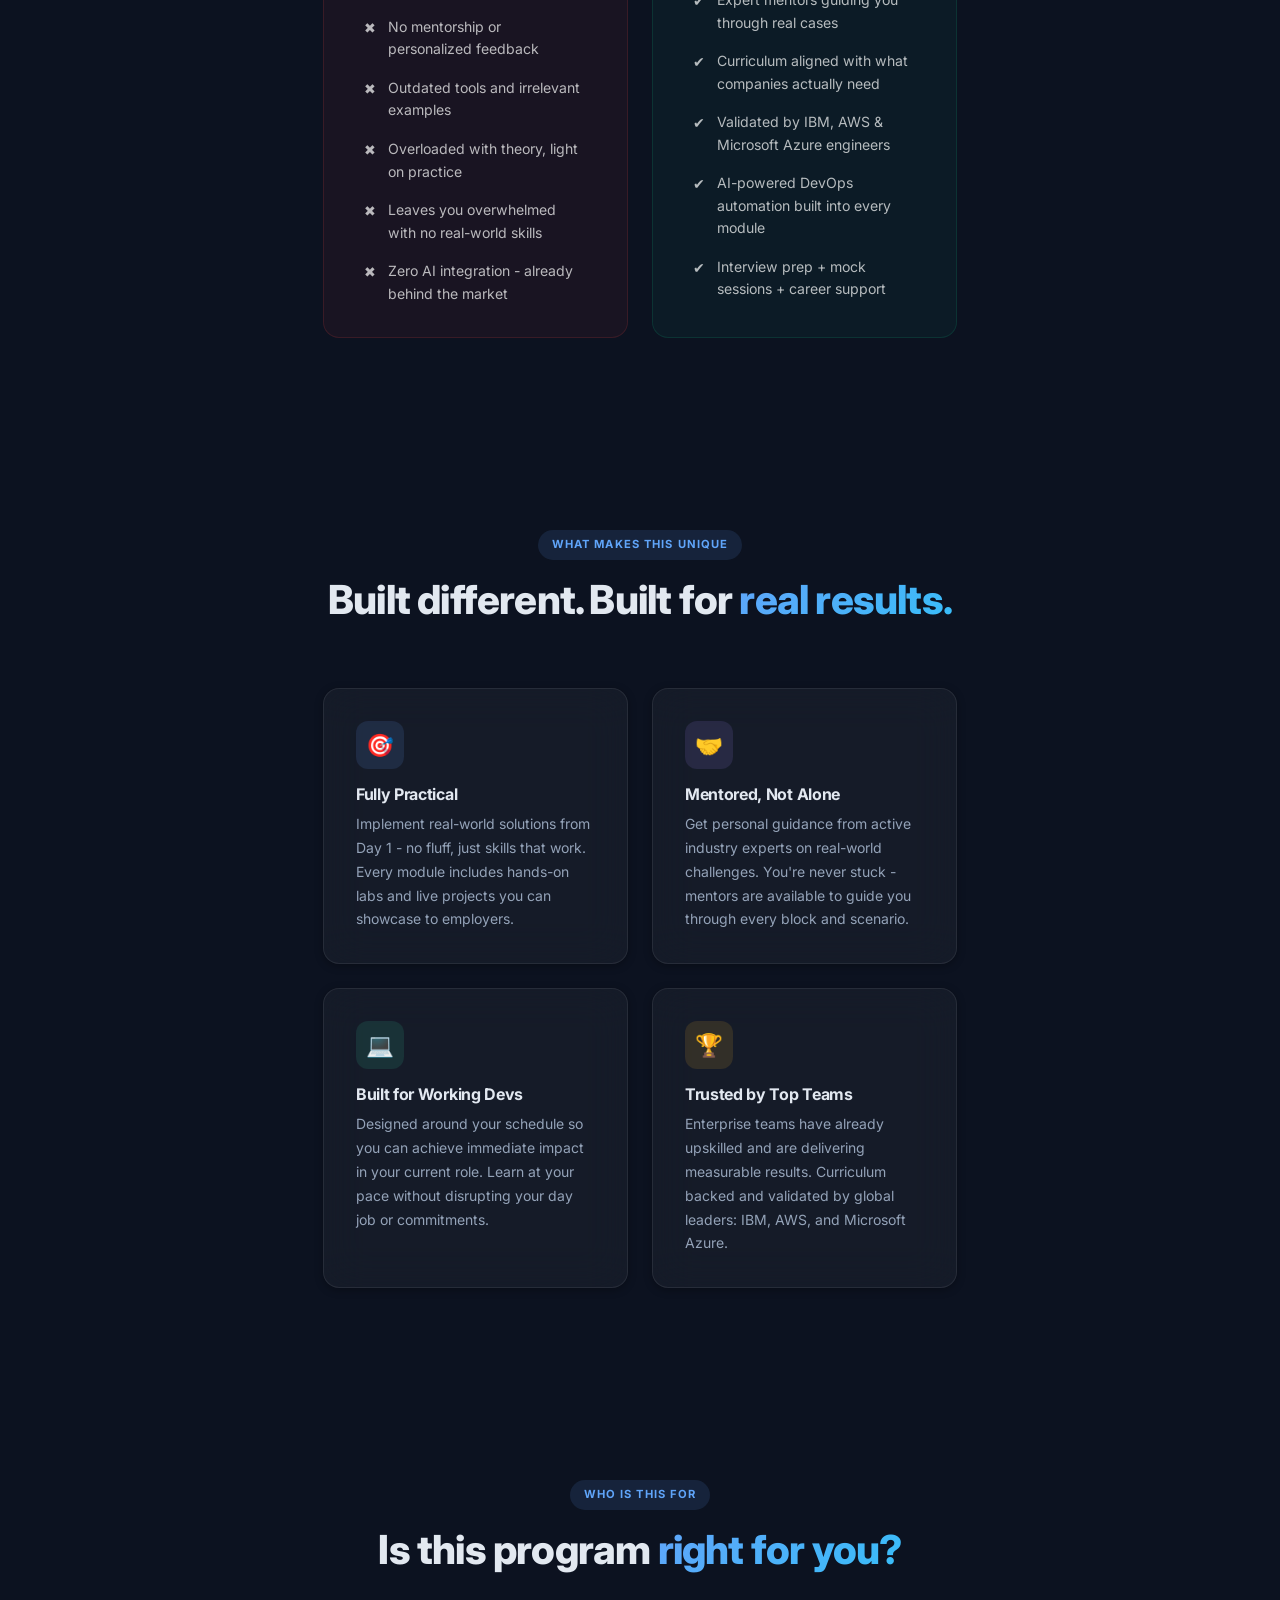
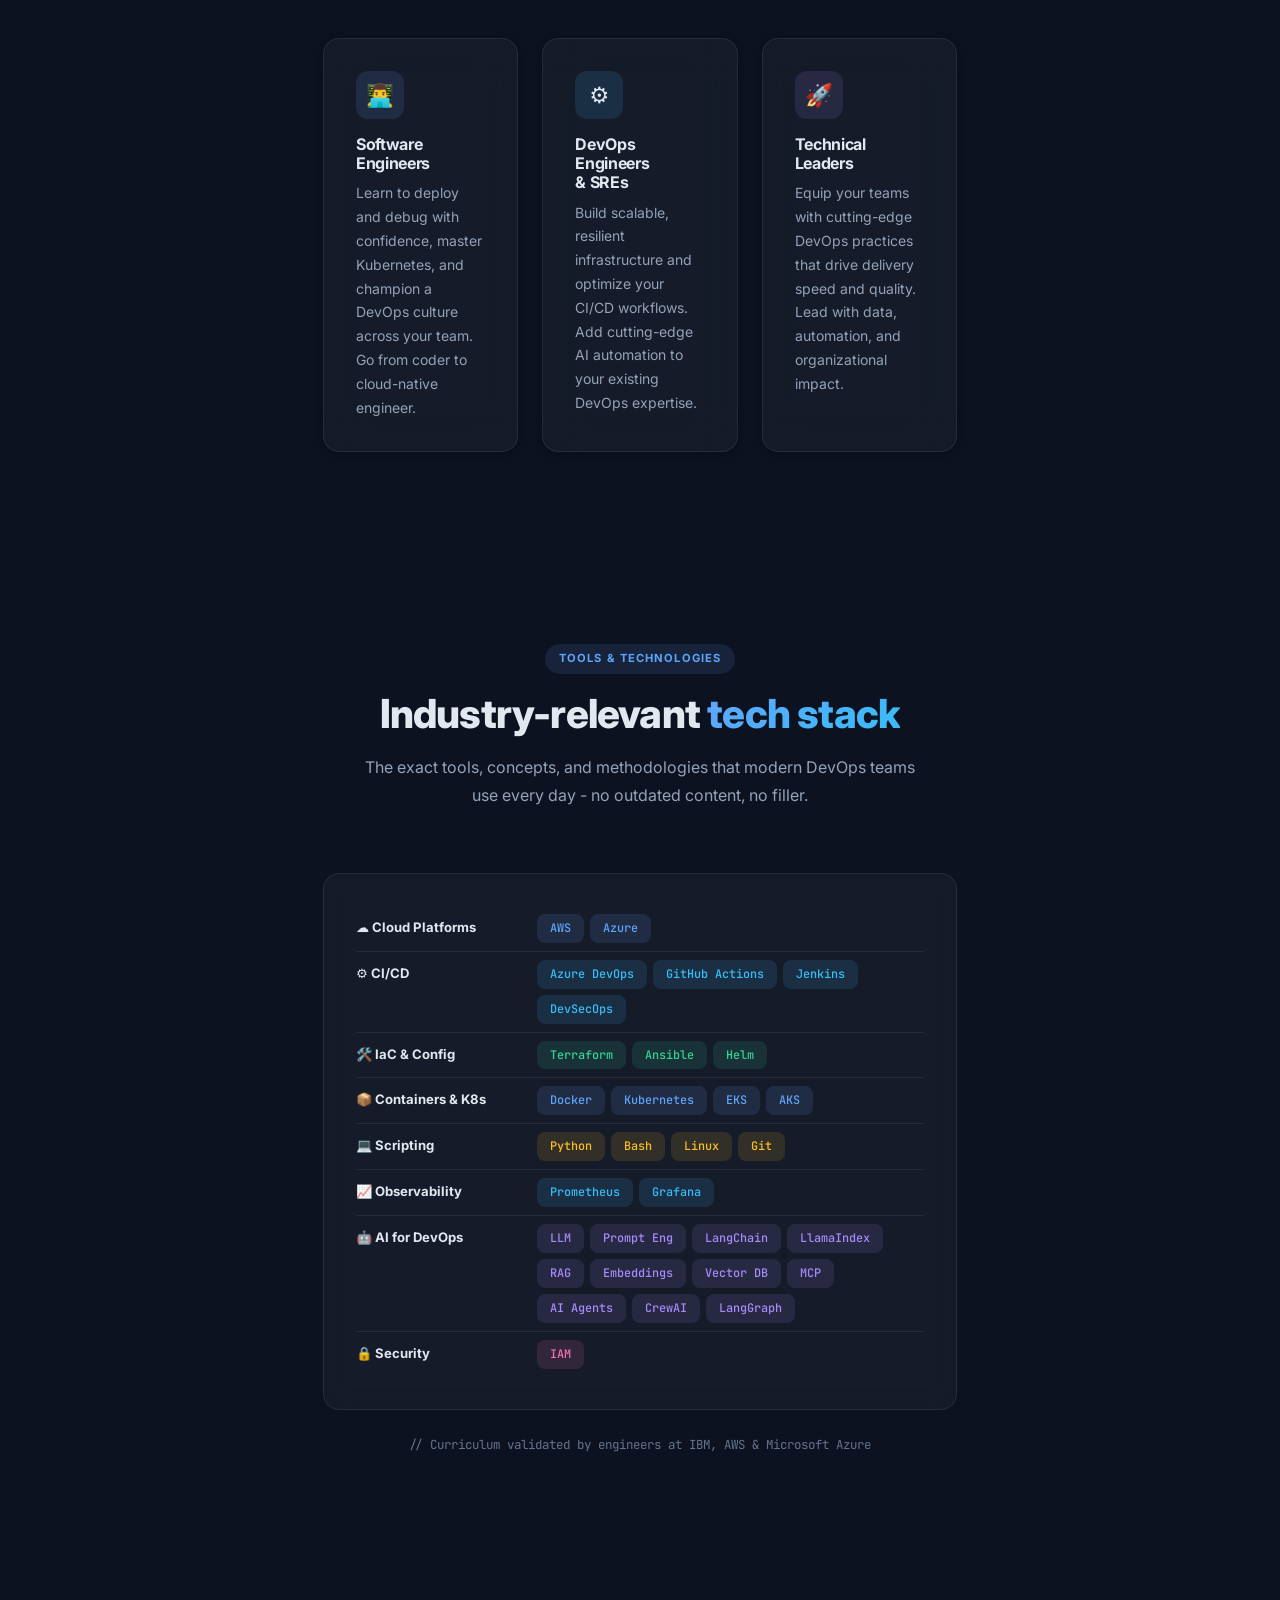
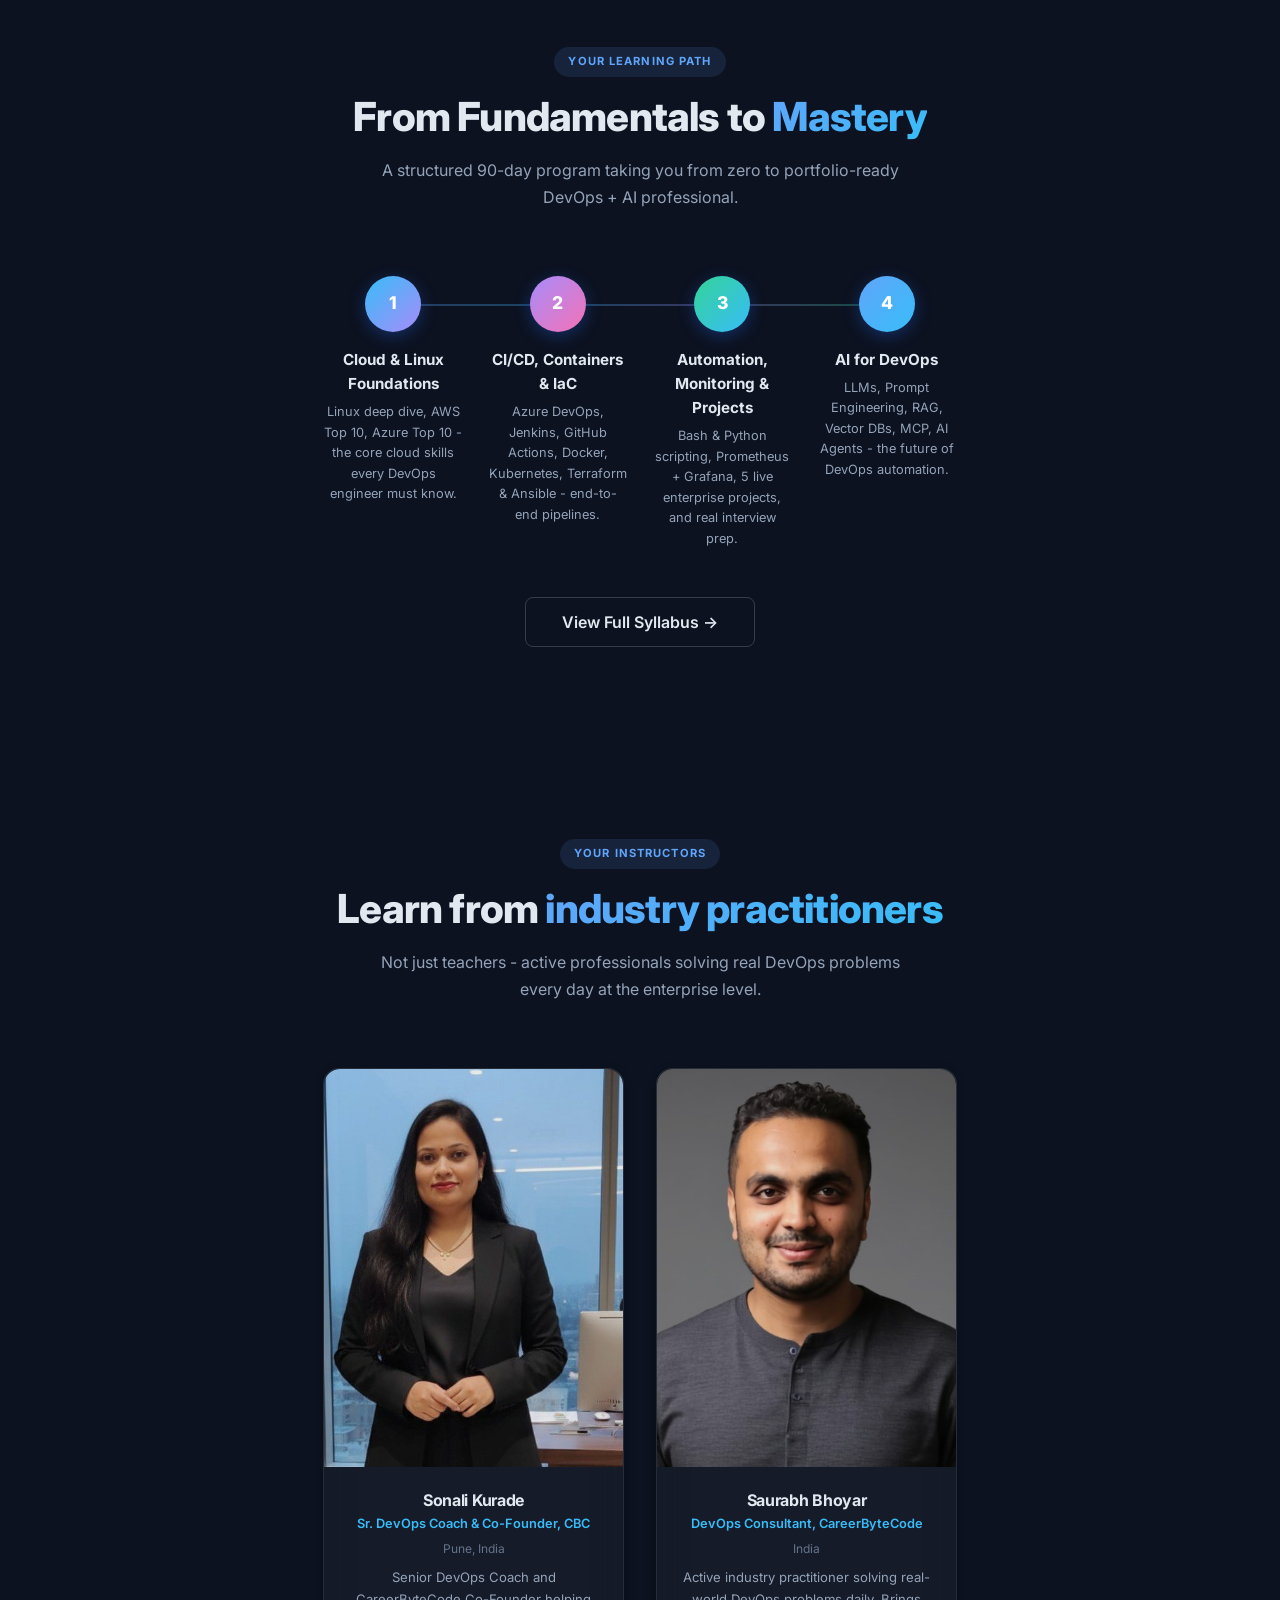
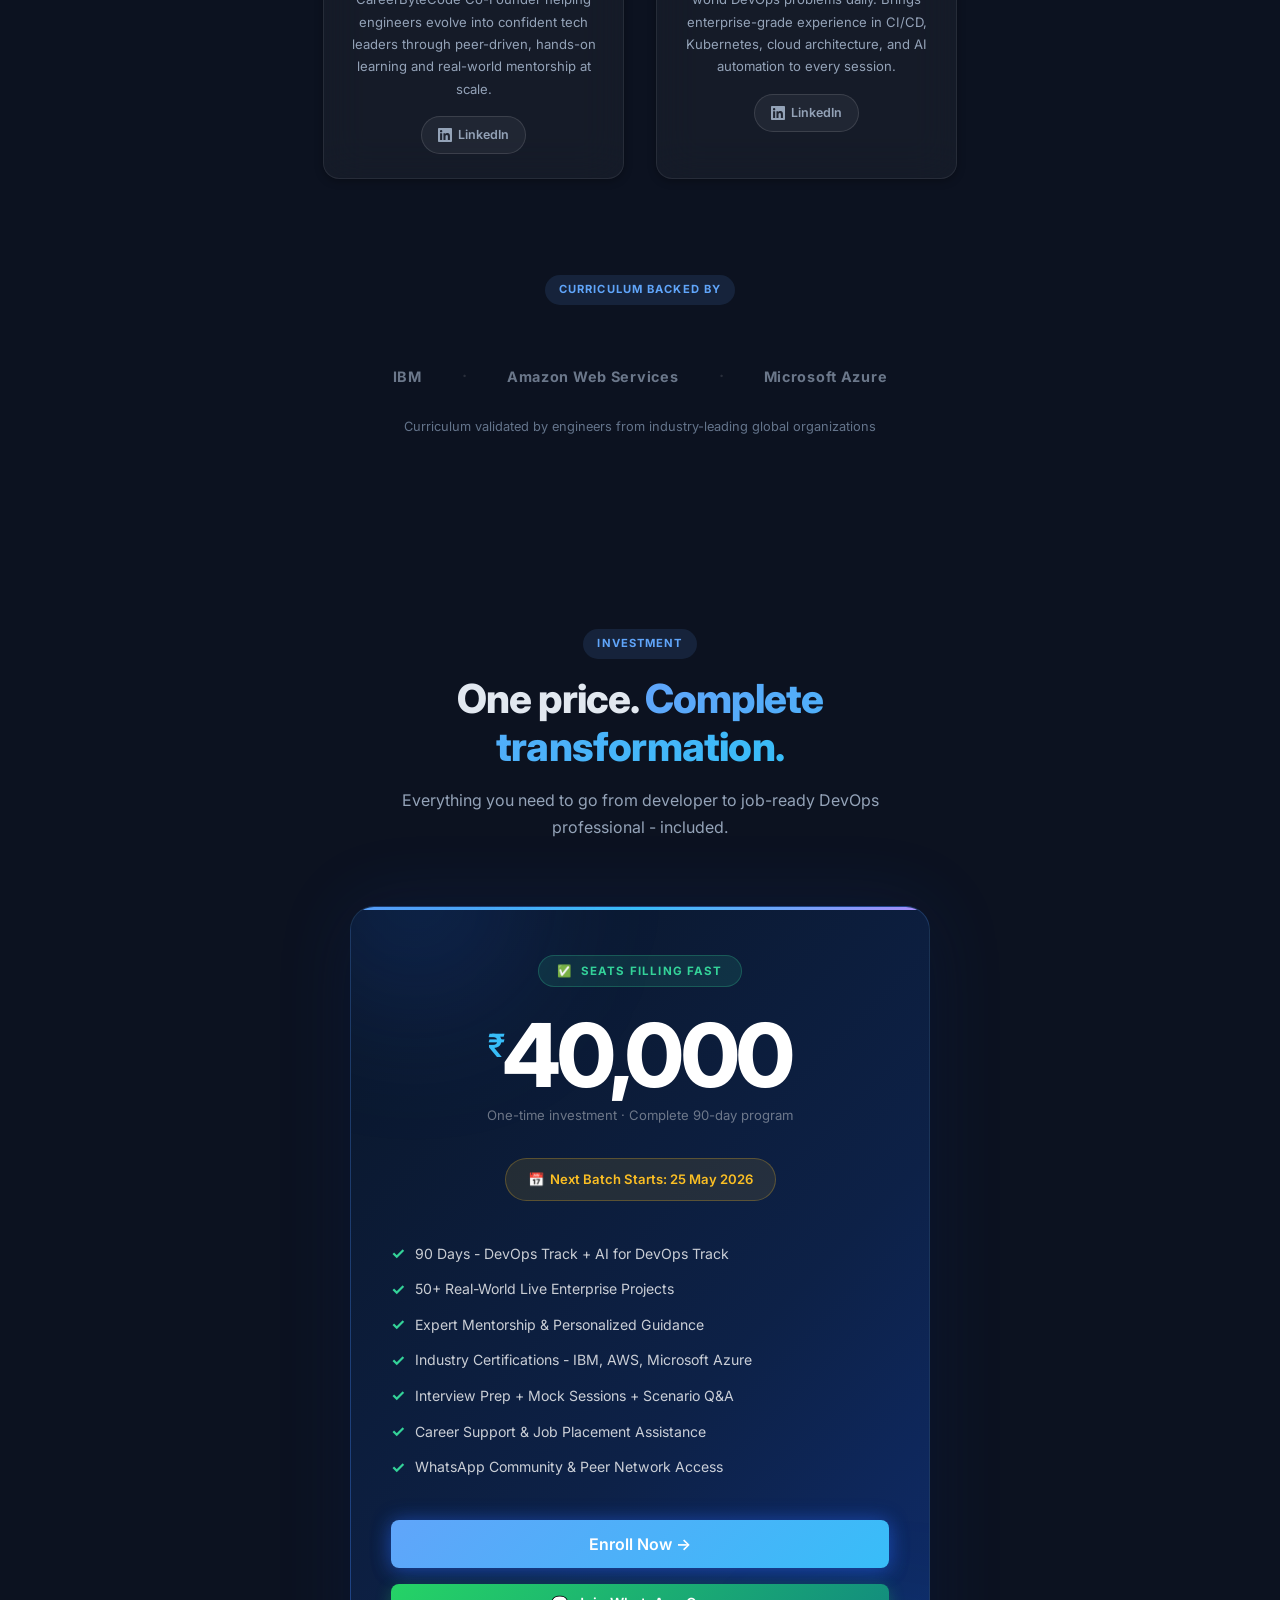
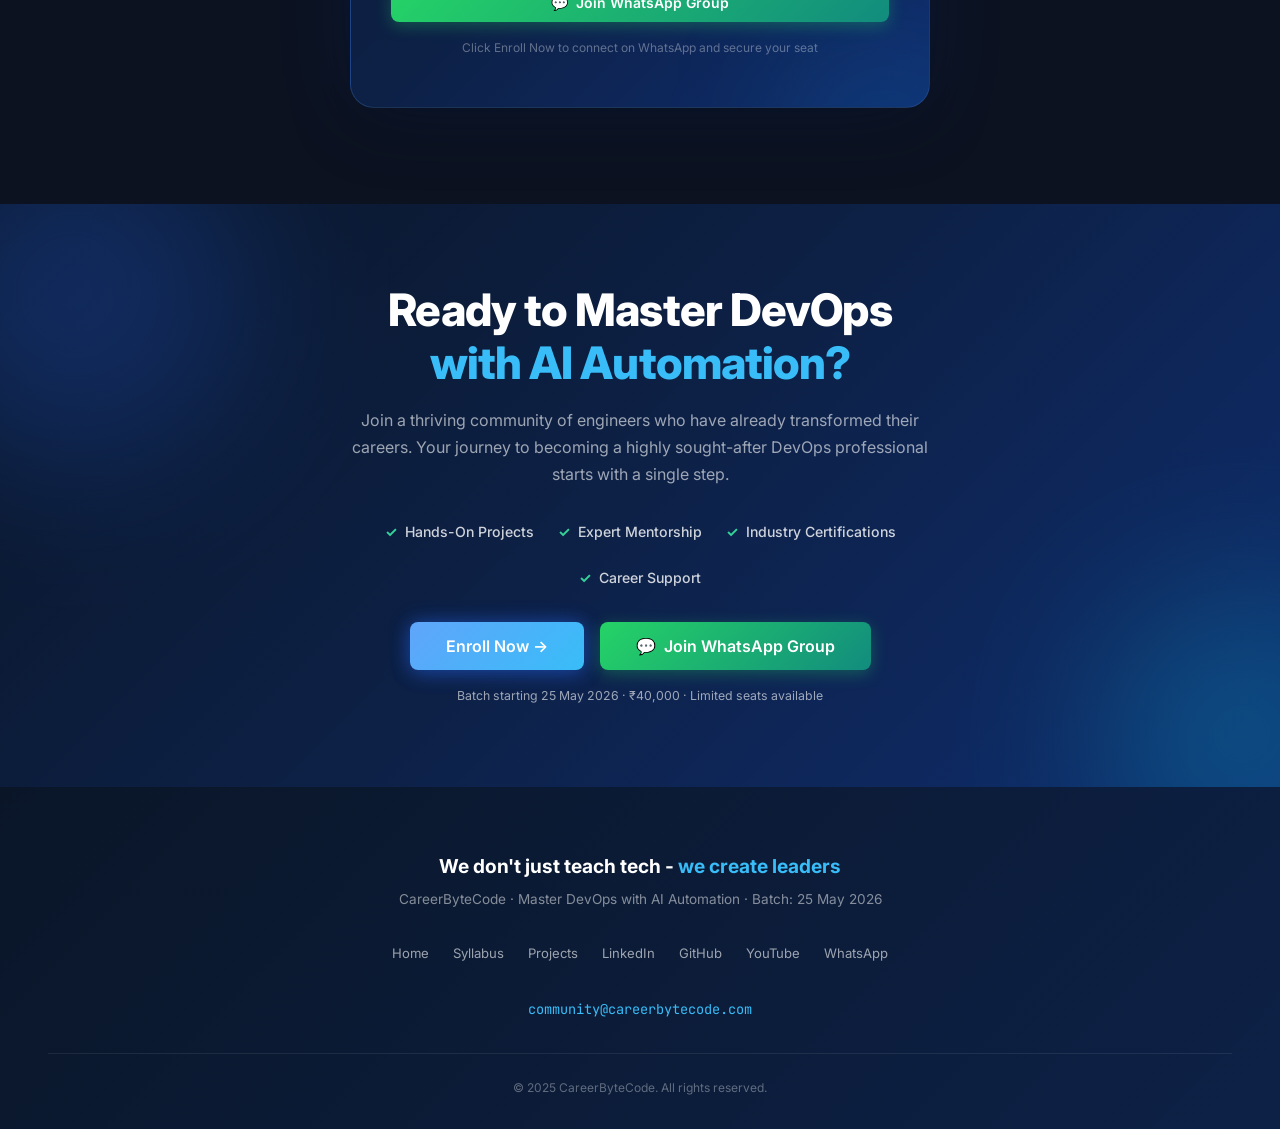
==== commit 9fcae023: "Fix DevSecOps tag color in CI/CD row to match cyan style Authored-By: Raghavendra R, Solution Archit" ====
--- a/index.html
+++ b/index.html
@@ -642,7 +642,7 @@
     <div class="tc-row">
       <div class="tc-cat">&#9881;&#65039; CI/CD</div>
       <div class="tc-tags">
-        <span class="ttag ttag--cyan">Azure DevOps</span><span class="ttag ttag--cyan">GitHub Actions</span><span class="ttag ttag--cyan">Jenkins</span><span class="ttag ttag--rose">DevSecOps</span>
+        <span class="ttag ttag--cyan">Azure DevOps</span><span class="ttag ttag--cyan">GitHub Actions</span><span class="ttag ttag--cyan">Jenkins</span><span class="ttag ttag--cyan">DevSecOps</span>
       </div>
     </div>
     <div class="tc-row">
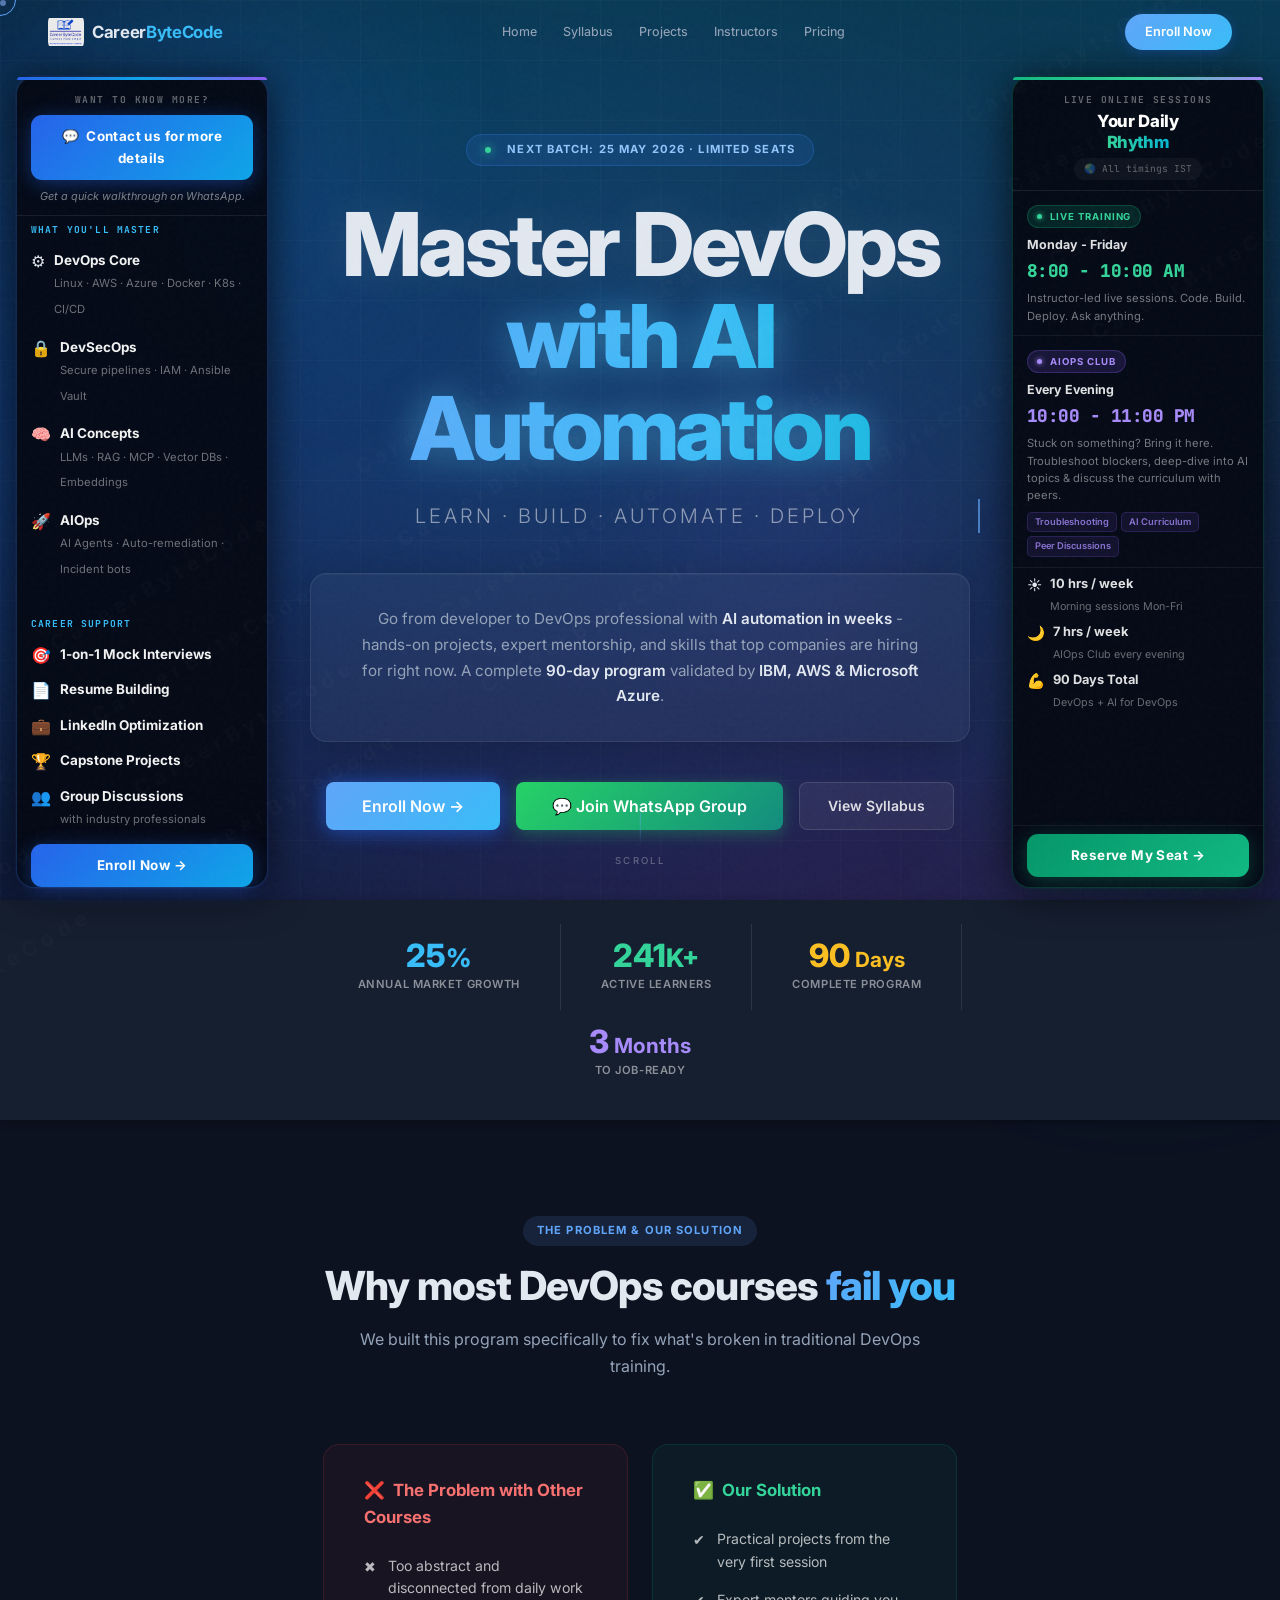
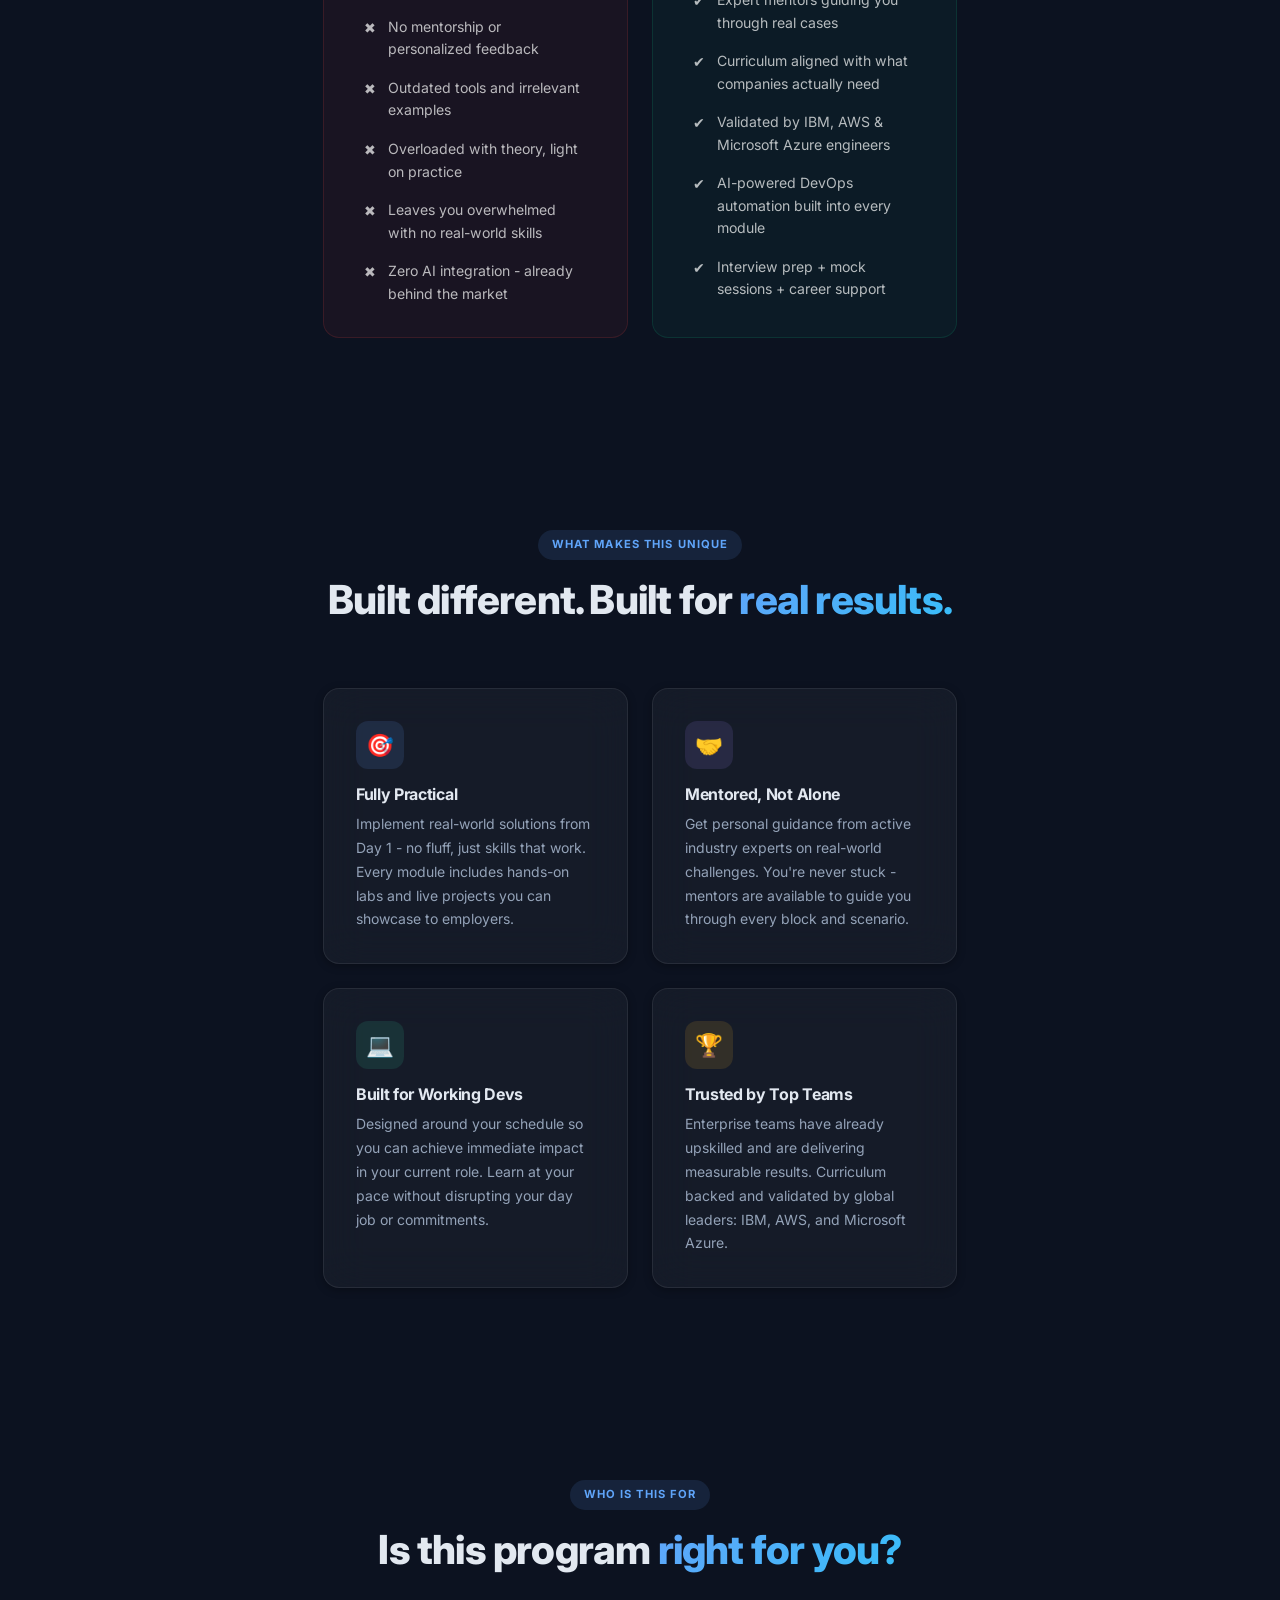
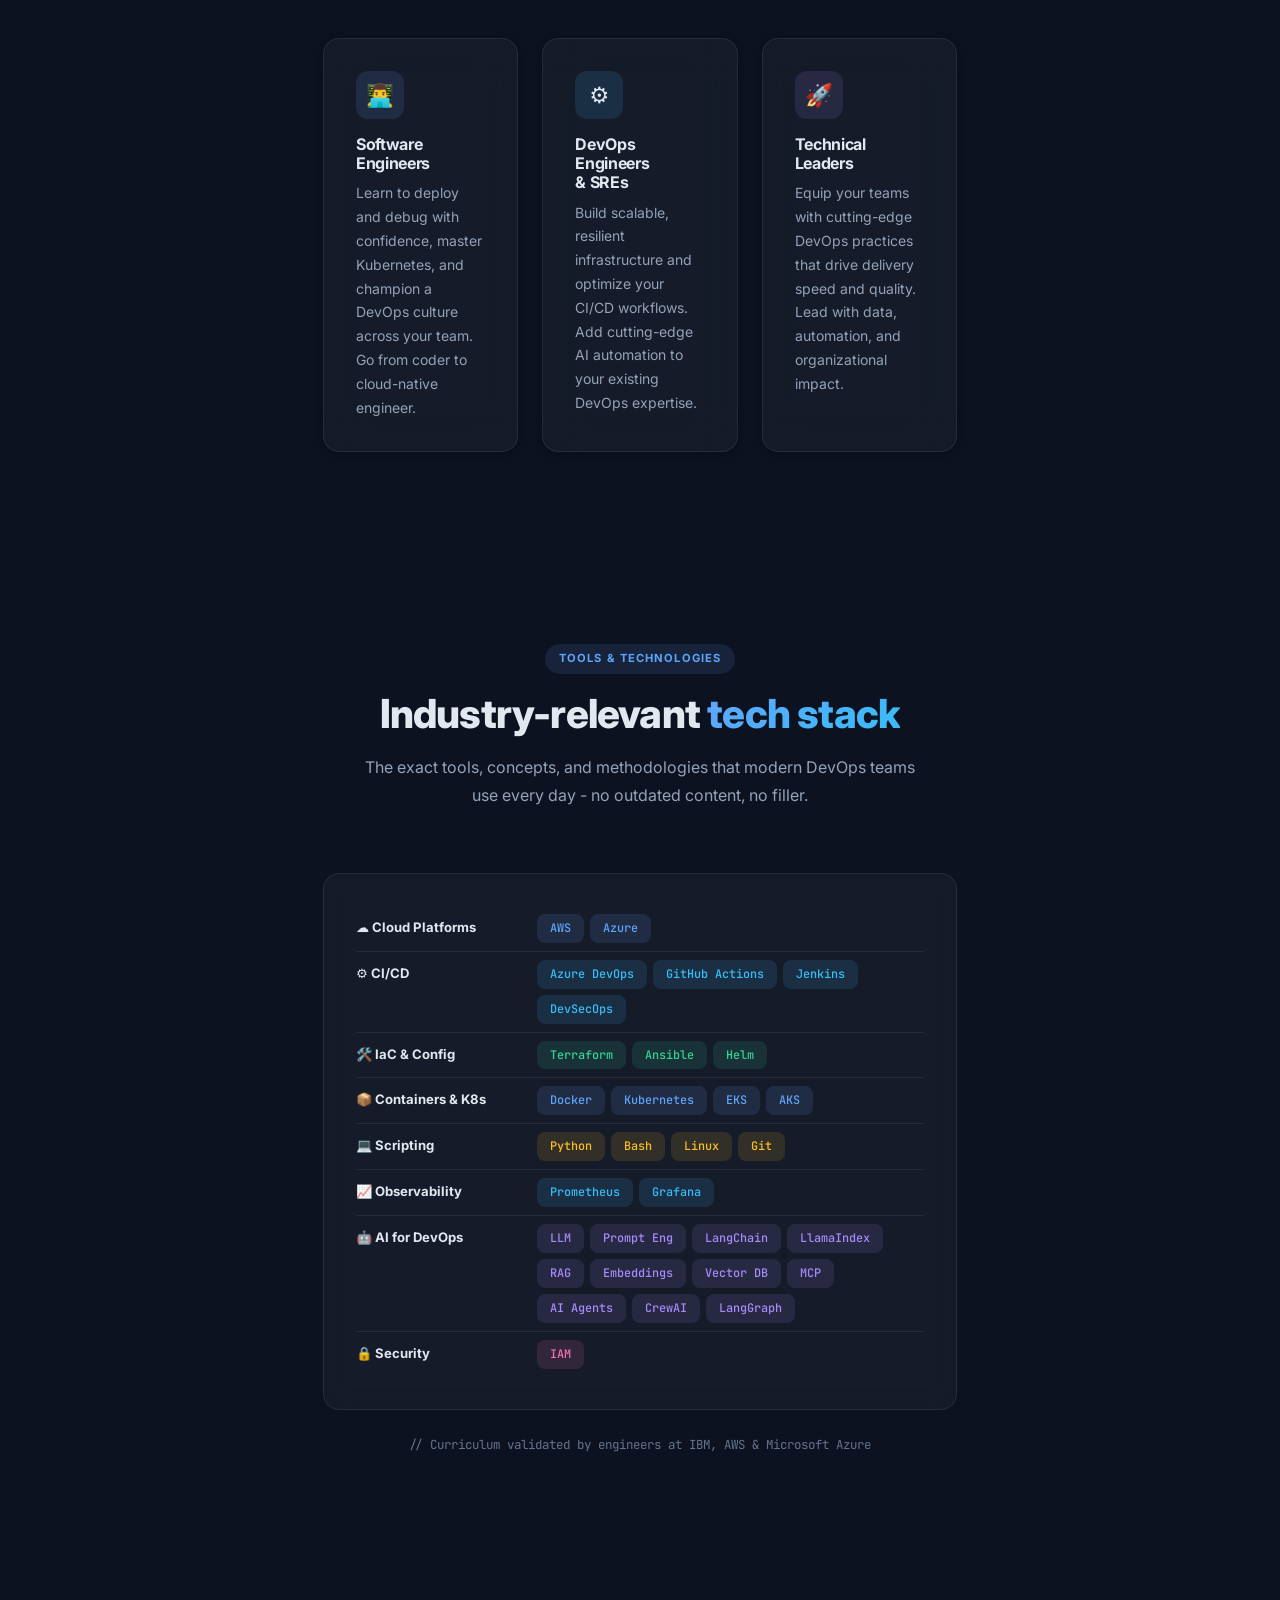
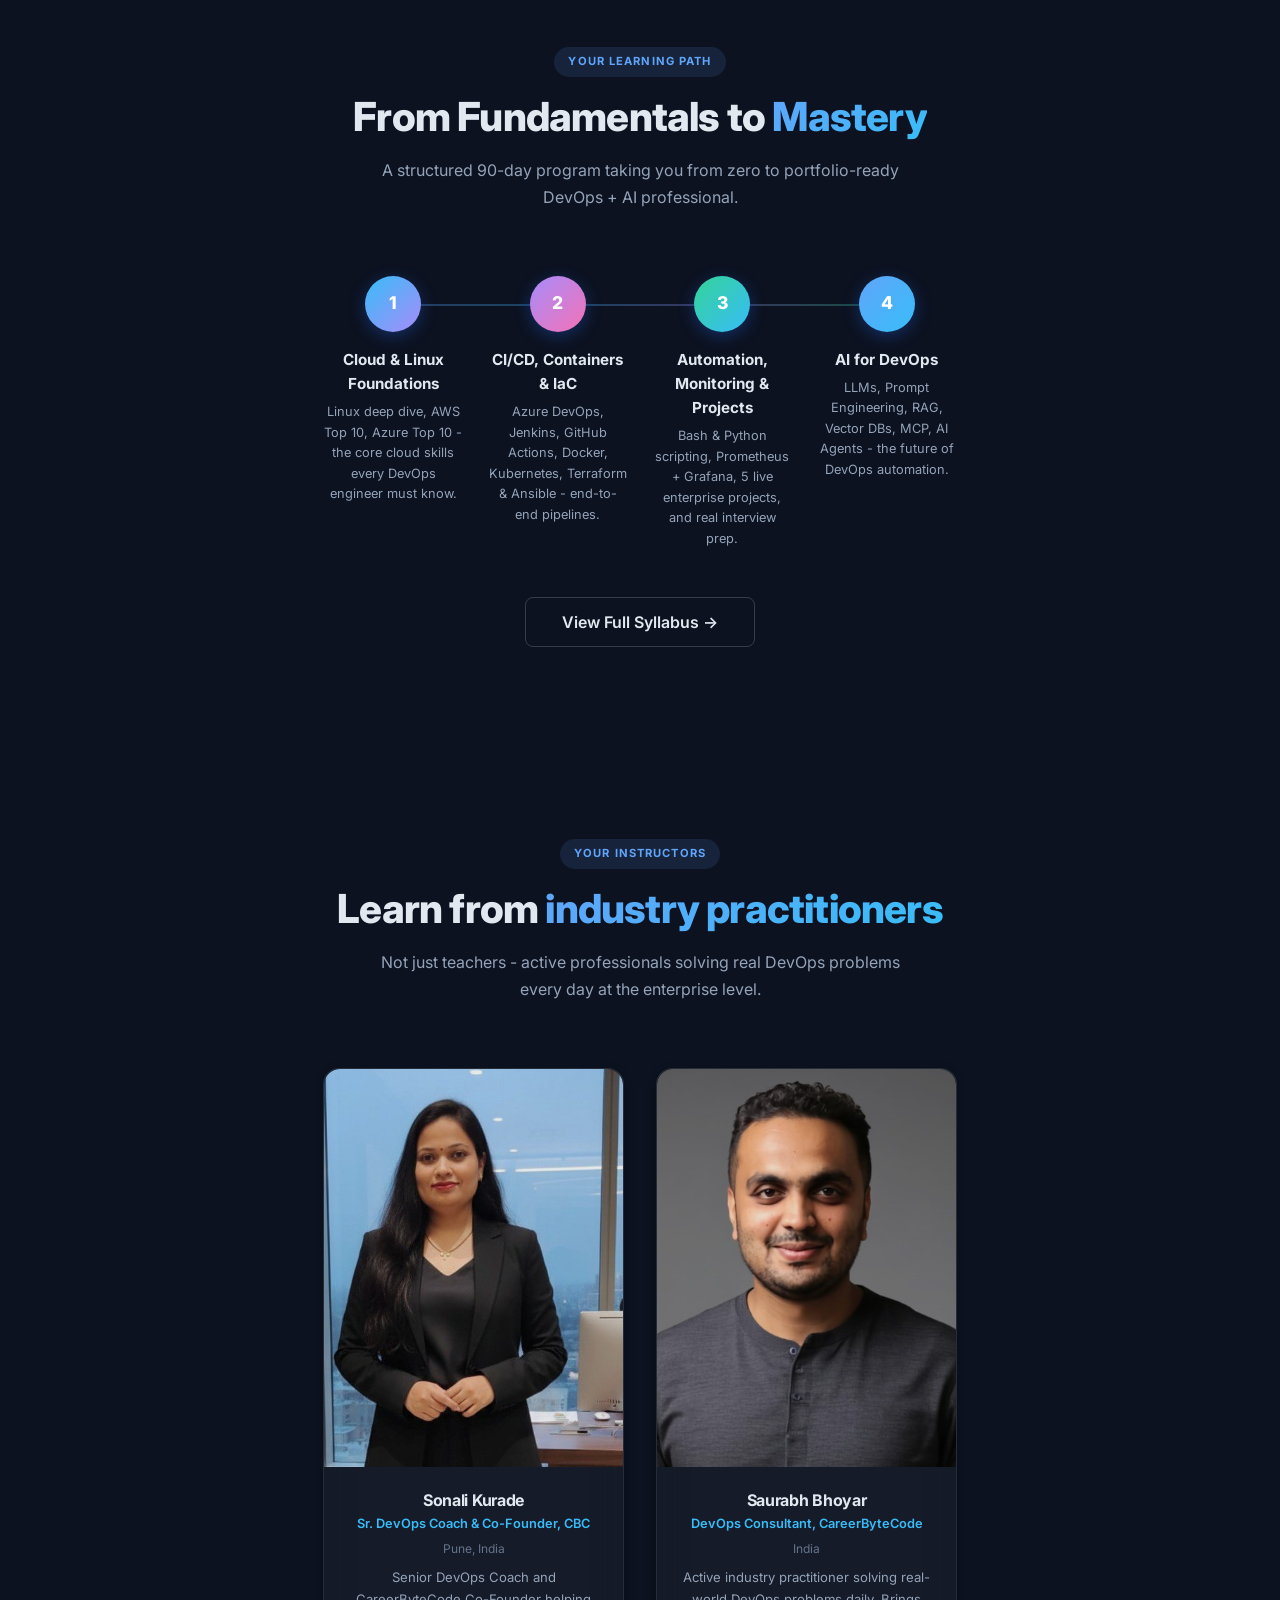
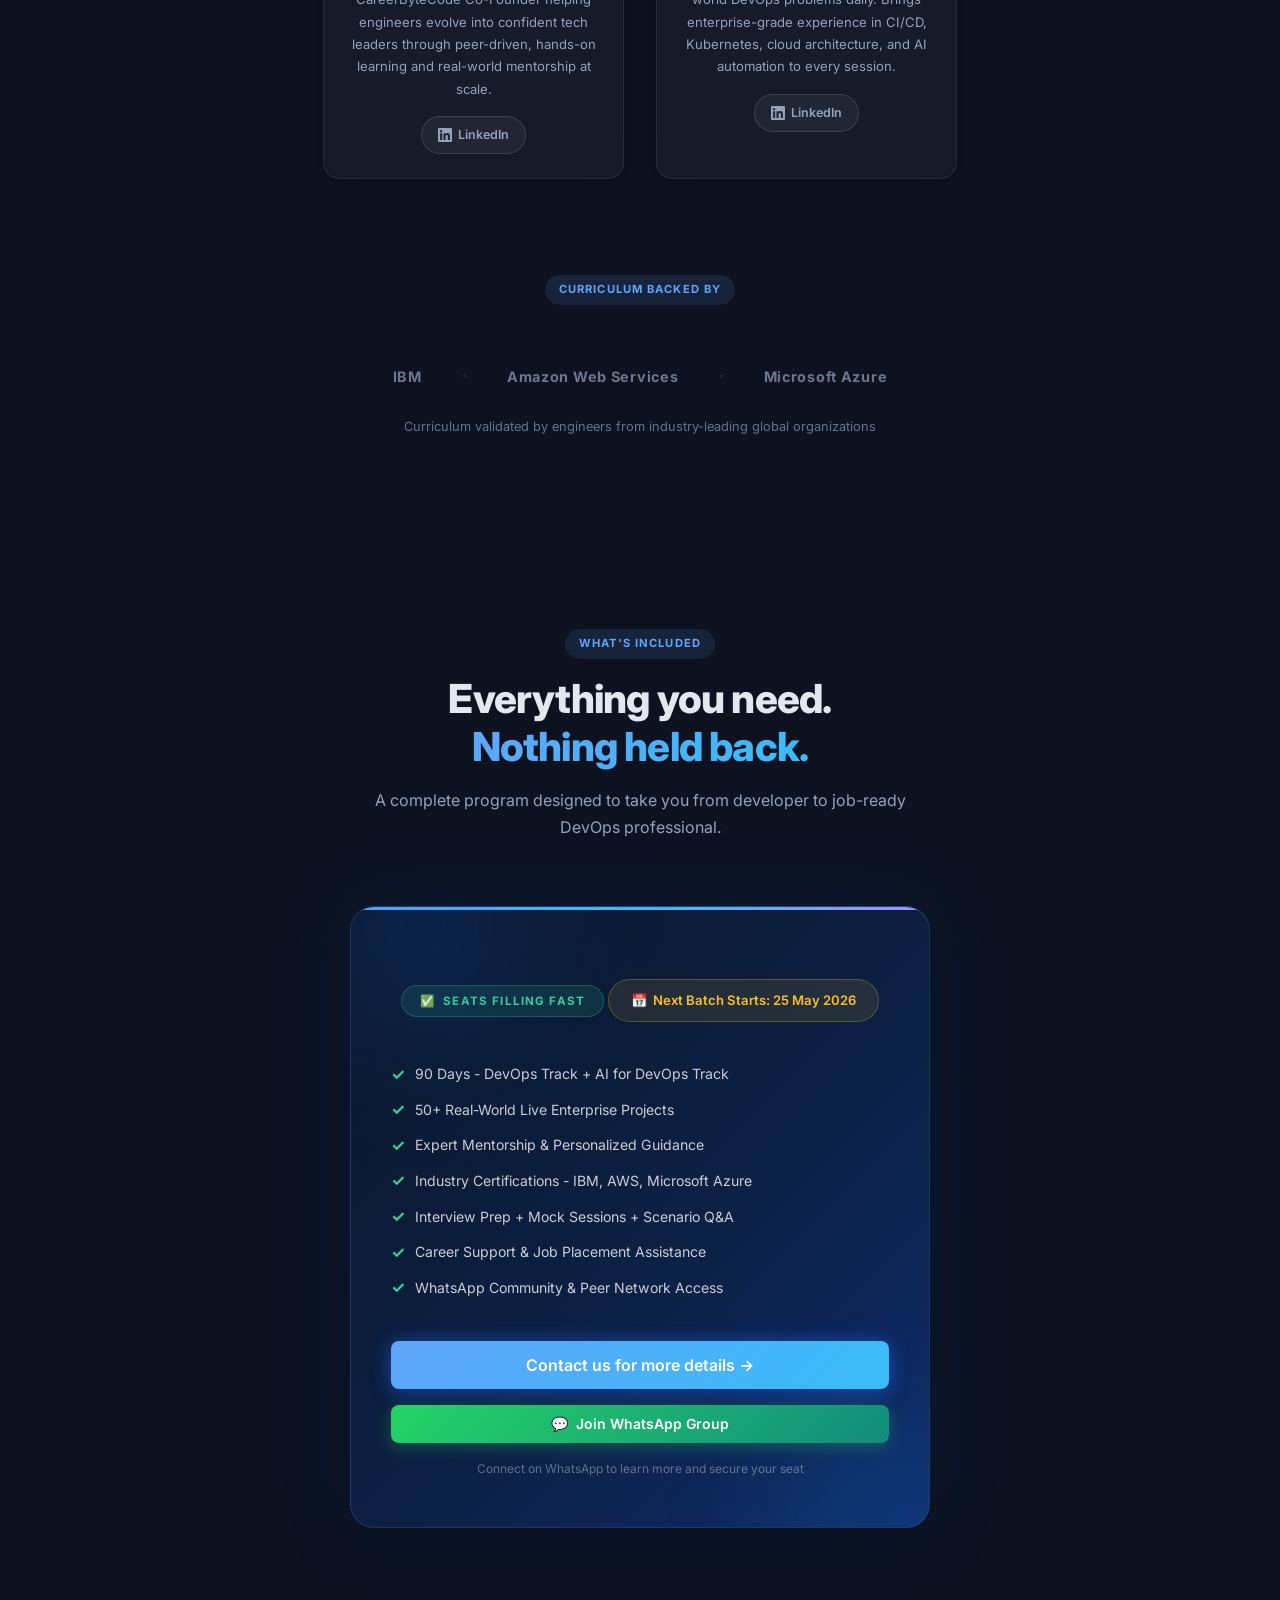
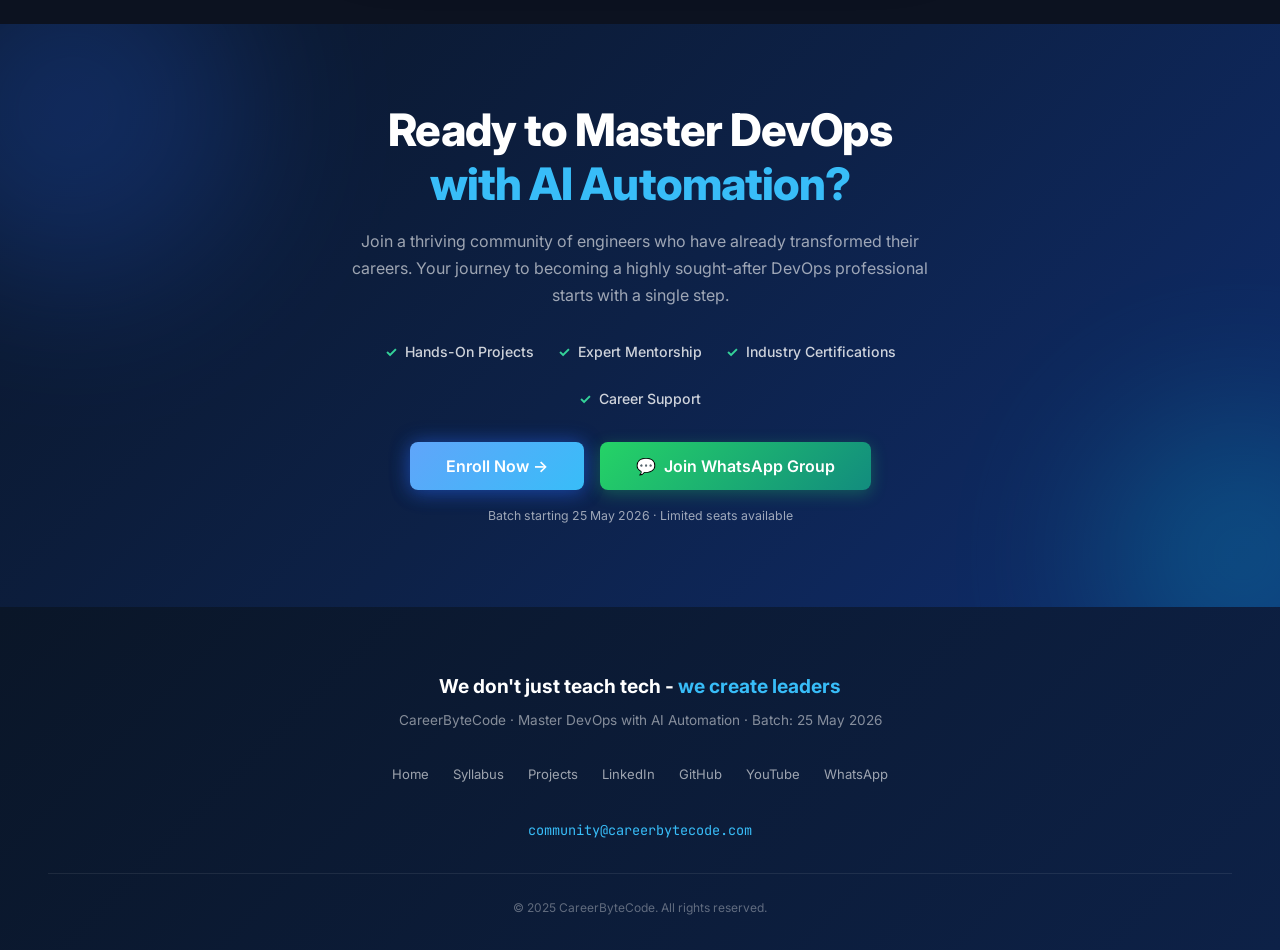
==== commit 1474d7f8: "Replace price details with "Contact us for more details" WhatsApp CTA Co-Authored-By: Claude Opus 4." ====
--- a/index.html
+++ b/index.html
@@ -326,11 +326,11 @@
 <div class="scroll-progress" role="progressbar" aria-label="Page scroll progress"></div>
 
 <!-- VALUE PANEL (fixed left, desktop) -->
-<aside class="value-panel" aria-label="Course value at ₹40,000">
+<aside class="value-panel" aria-label="DevOps with AI course">
   <div class="vp-header">
-    <div class="vp-eyebrow">All this for just</div>
-    <div class="vp-price"><sup>₹</sup>40,000</div>
-    <div class="vp-hook">No one else goes this deep at this price.</div>
+    <div class="vp-eyebrow">Want to know more?</div>
+    <a class="vp-cta" href="https://wa.link/0nmn9p" target="_blank" rel="noopener noreferrer" style="margin-top:8px;">&#128172;&nbsp; Contact us for more details</a>
+    <div class="vp-hook" style="margin-top:8px;">Get a quick walkthrough on WhatsApp.</div>
   </div>
   <div class="vp-scroll">
     <div class="vp-label">What you'll master</div>
@@ -783,18 +783,16 @@
 <section class="section reveal" id="pricing">
 <div class="container">
   <div class="section-header">
-    <div class="section-tag">investment</div>
-    <h2>One price. <span class="text-gradient">Complete transformation.</span></h2>
-    <p>Everything you need to go from developer to job-ready DevOps professional - included.</p>
+    <div class="section-tag">what's included</div>
+    <h2>Everything you need. <span class="text-gradient">Nothing held back.</span></h2>
+    <p>A complete program designed to take you from developer to job-ready DevOps professional.</p>
   </div>
   <div class="pricing-wrap">
     <div class="pricing-card reveal">
       <div class="pricing-orb pricing-orb-1"></div>
       <div class="pricing-orb pricing-orb-2"></div>
       <div class="pricing-badge">&#9989;&nbsp; Seats Filling Fast</div>
-      <div class="pricing-price"><span class="pricing-currency">&#8377;</span>40,000</div>
-      <div class="pricing-label">One-time investment &middot; Complete 90-day program</div>
-      <div class="pricing-batch">&#128197;&nbsp; Next Batch Starts: 25 May 2026</div>
+      <div class="pricing-batch" style="margin-top:var(--sp-3);">&#128197;&nbsp; Next Batch Starts: 25 May 2026</div>
       <div class="pricing-includes">
         <div class="pricing-item"><span class="pi-check">&#10003;</span> 90 Days - DevOps Track + AI for DevOps Track</div>
         <div class="pricing-item"><span class="pi-check">&#10003;</span> 50+ Real-World Live Enterprise Projects</div>
@@ -805,10 +803,10 @@
         <div class="pricing-item"><span class="pi-check">&#10003;</span> WhatsApp Community &amp; Peer Network Access</div>
       </div>
       <div style="display:flex;flex-direction:column;gap:var(--sp-2);">
-        <a class="btn btn--primary btn--lg btn--magnetic btn--glow" href="https://wa.link/0nmn9p" target="_blank" rel="noopener noreferrer" style="justify-content:center;">Enroll Now &rarr;</a>
+        <a class="btn btn--primary btn--lg btn--magnetic btn--glow" href="https://wa.link/0nmn9p" target="_blank" rel="noopener noreferrer" style="justify-content:center;">Contact us for more details &rarr;</a>
         <a class="btn btn--whatsapp btn--magnetic" href="https://chat.whatsapp.com/LZcOu7p3NWRAW7ZuimtTPn" target="_blank" rel="noopener noreferrer" style="justify-content:center;">&#128172;&nbsp; Join WhatsApp Group</a>
       </div>
-      <p class="pricing-note">Click Enroll Now to connect on WhatsApp and secure your seat</p>
+      <p class="pricing-note">Connect on WhatsApp to learn more and secure your seat</p>
     </div>
   </div>
 </div>
@@ -831,7 +829,7 @@
       <a class="btn btn--primary btn--lg btn--magnetic btn--glow" href="https://wa.link/0nmn9p" target="_blank" rel="noopener noreferrer">Enroll Now &rarr;</a>
       <a class="btn btn--whatsapp btn--lg btn--magnetic" href="https://chat.whatsapp.com/LZcOu7p3NWRAW7ZuimtTPn" target="_blank" rel="noopener noreferrer">&#128172;&nbsp; Join WhatsApp Group</a>
     </div>
-    <p class="cta-note-sm reveal">Batch starting 25 May 2026 &middot; &#8377;40,000 &middot; Limited seats available</p>
+    <p class="cta-note-sm reveal">Batch starting 25 May 2026 &middot; Limited seats available</p>
   </div>
 </section>
 
@@ -855,12 +853,12 @@
 </footer>
 
 <!-- MOBILE BOTTOM ENROLL BAR -->
-<div class="value-bottom-bar" aria-label="Enroll now">
+<div class="value-bottom-bar" aria-label="Contact us">
   <div class="vbb-info">
-    <strong>₹40,000 &middot; Everything included</strong>
+    <strong>Everything included</strong>
     <span>DevOps + AI + Career Support</span>
   </div>
-  <a class="vbb-btn" href="https://wa.link/0nmn9p" target="_blank" rel="noopener noreferrer">Enroll Now &rarr;</a>
+  <a class="vbb-btn" href="https://wa.link/0nmn9p" target="_blank" rel="noopener noreferrer">Contact us &rarr;</a>
 </div>
 
 <button class="btt" aria-label="Back to top" title="Back to top">&#x2191;</button>
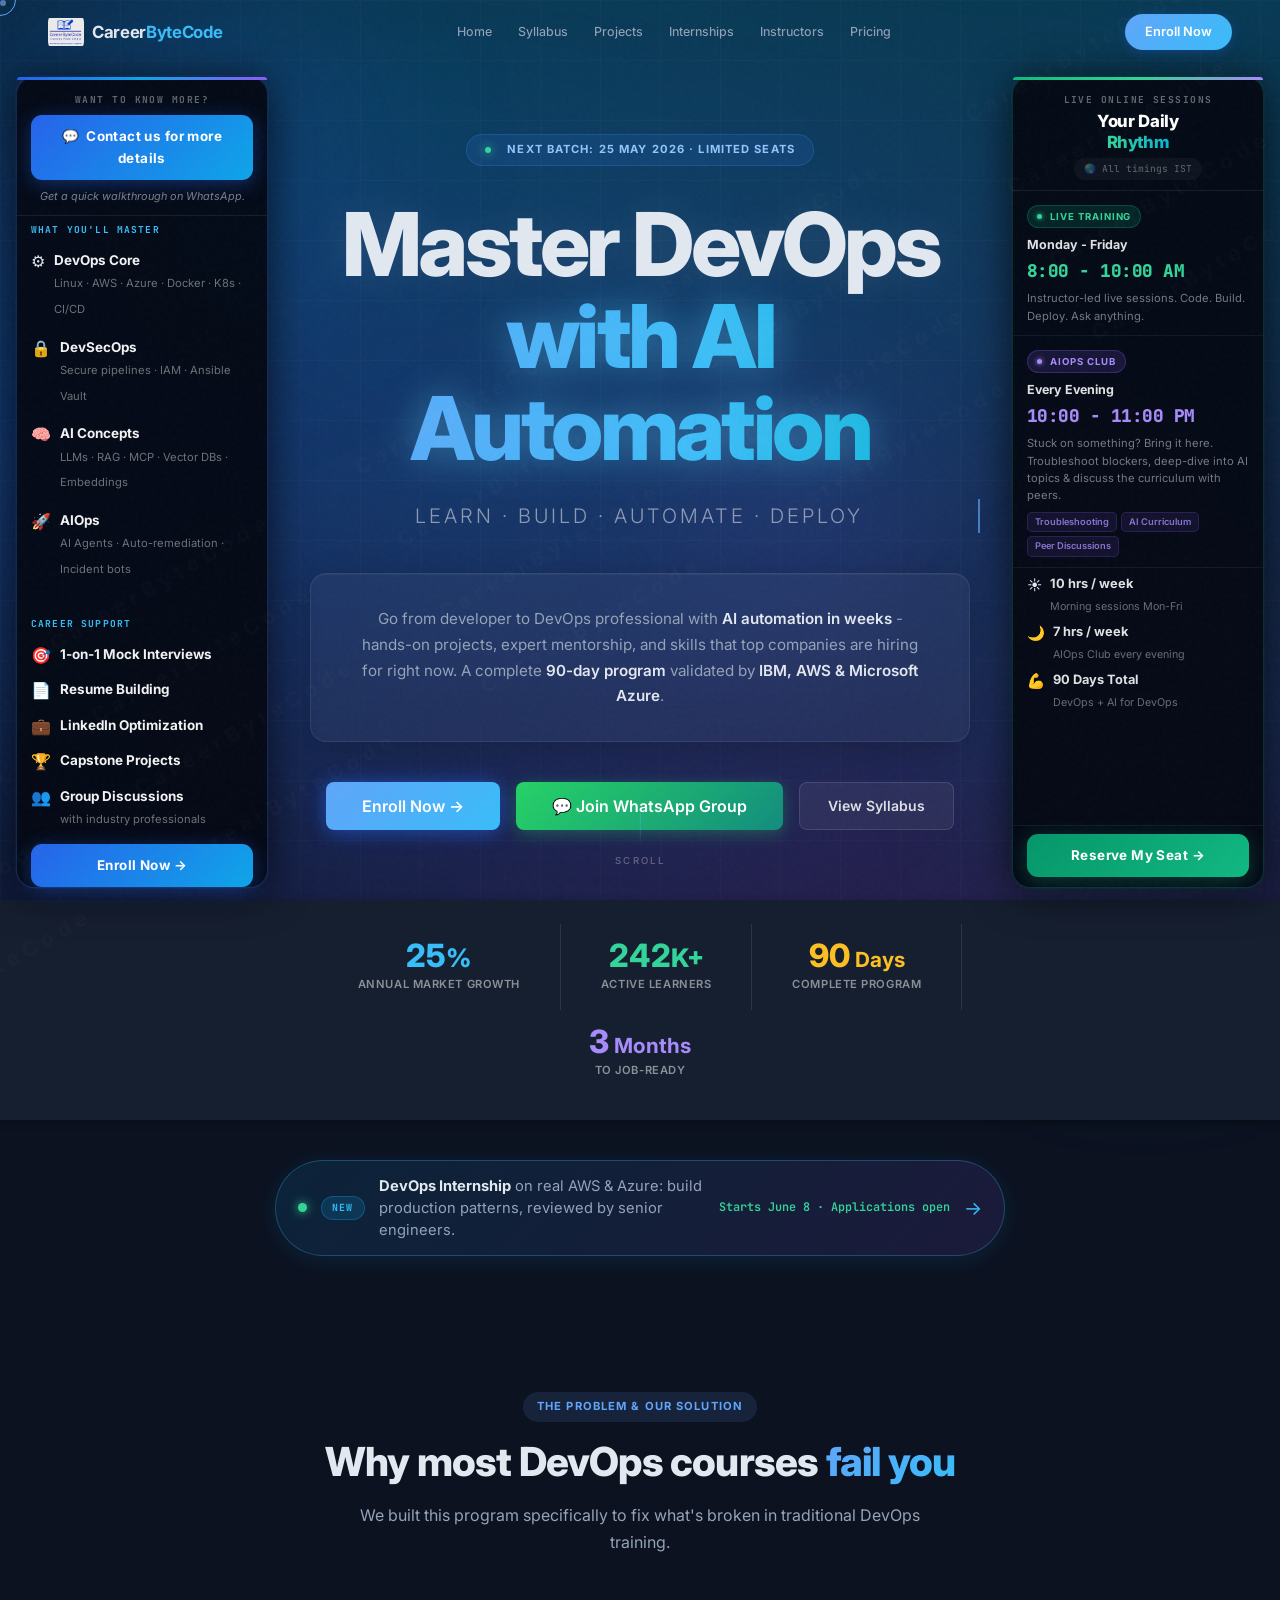
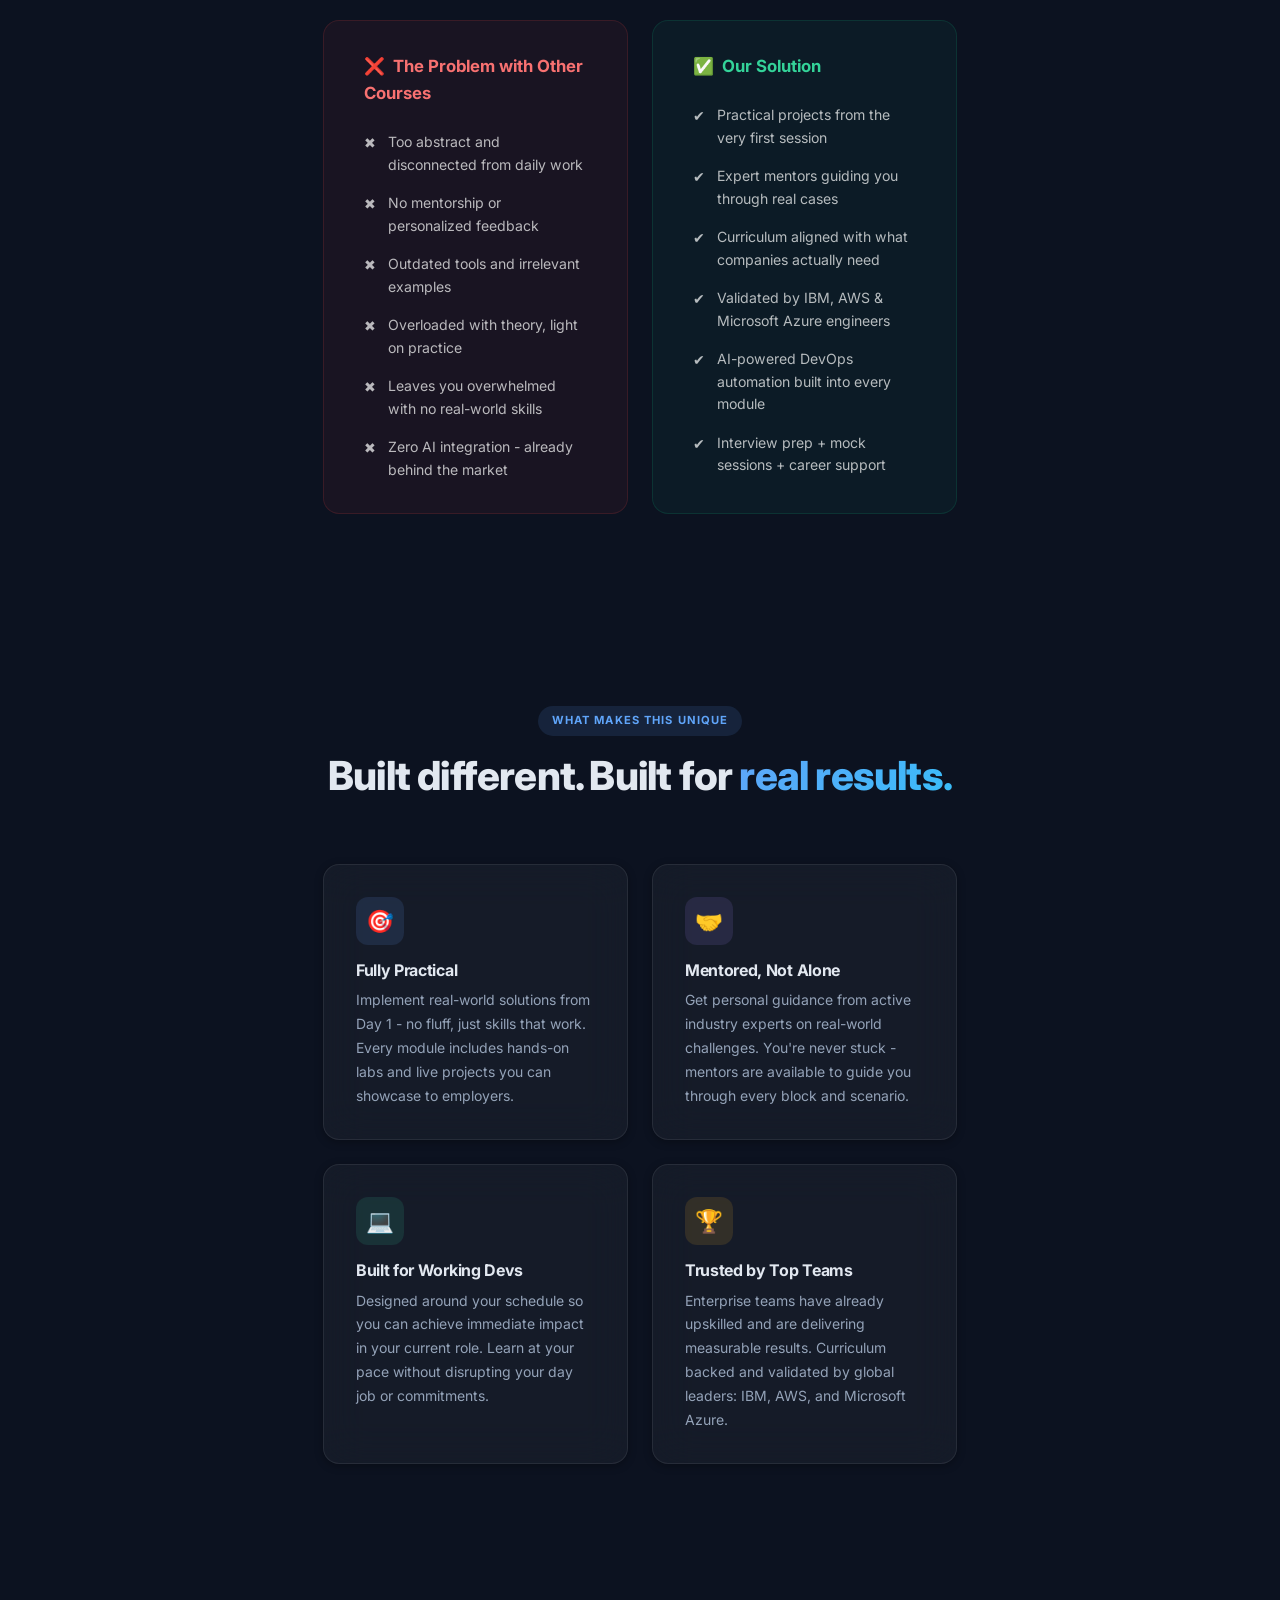
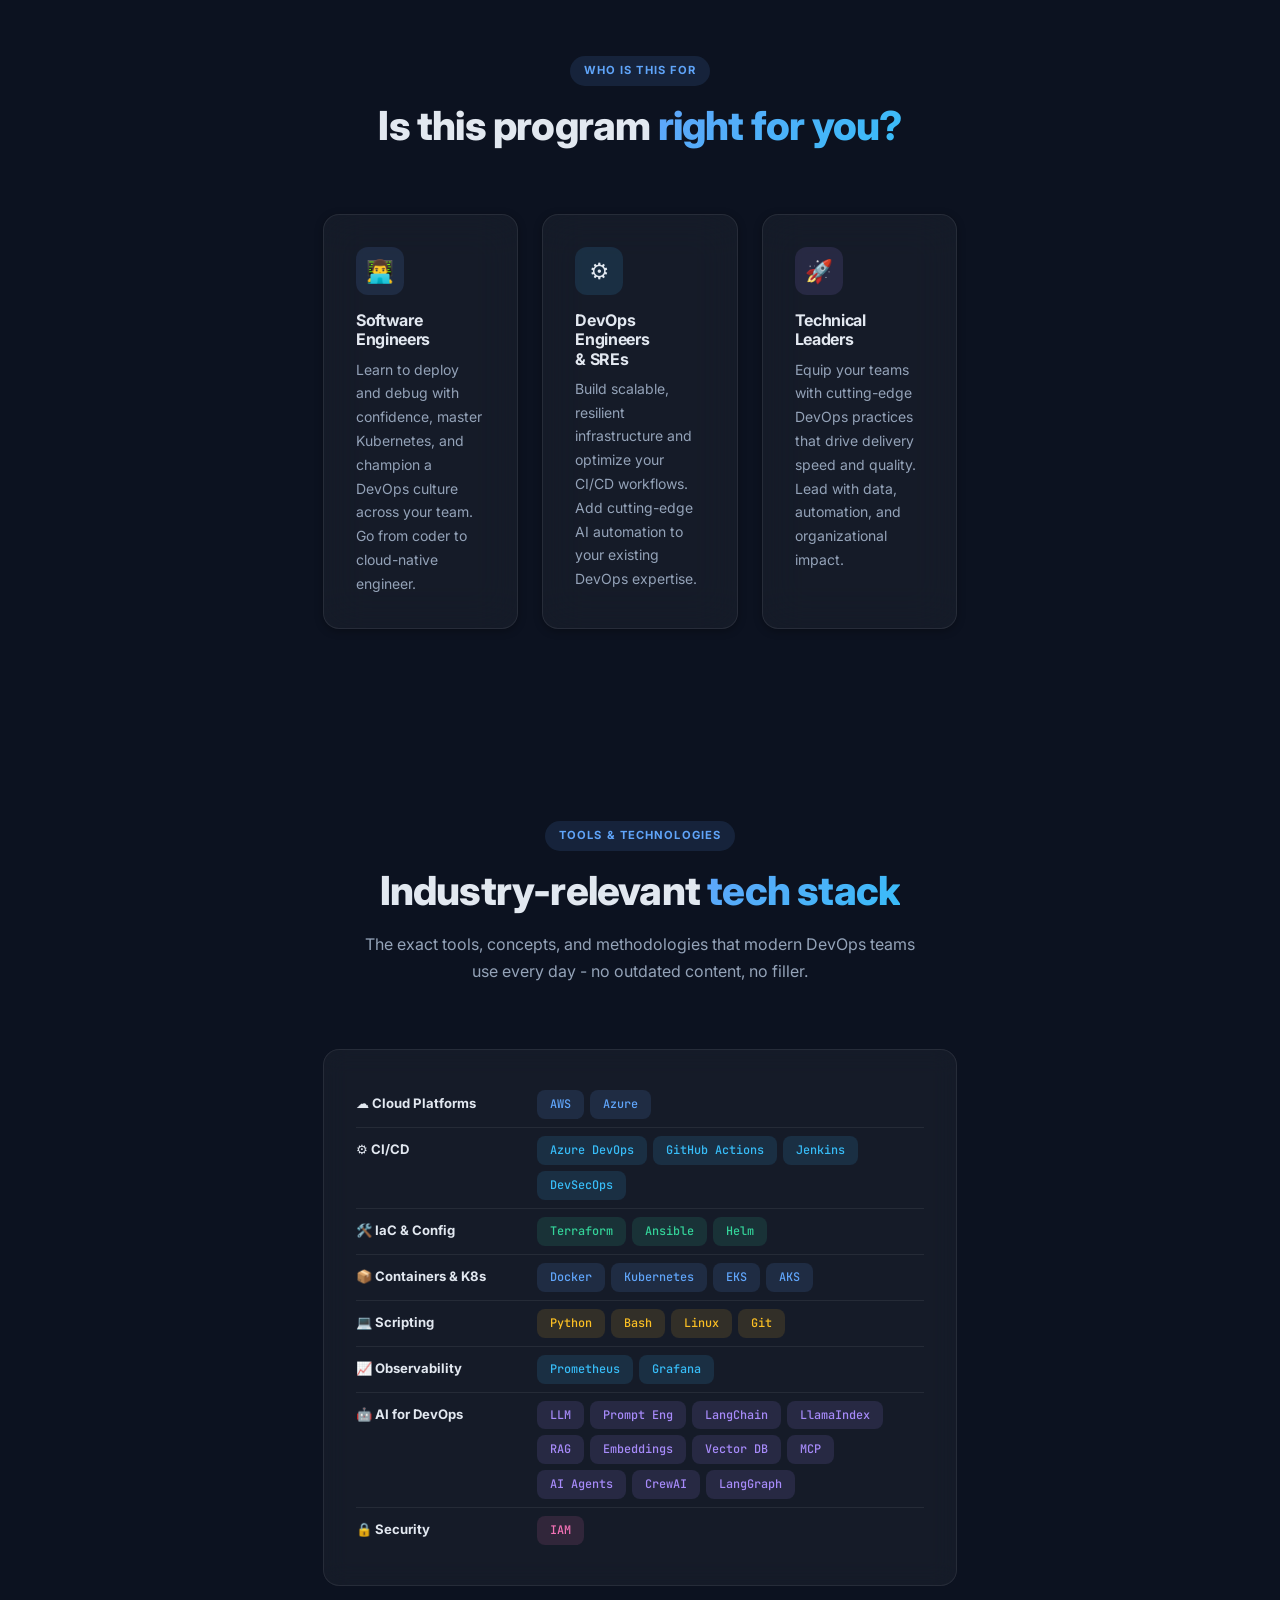
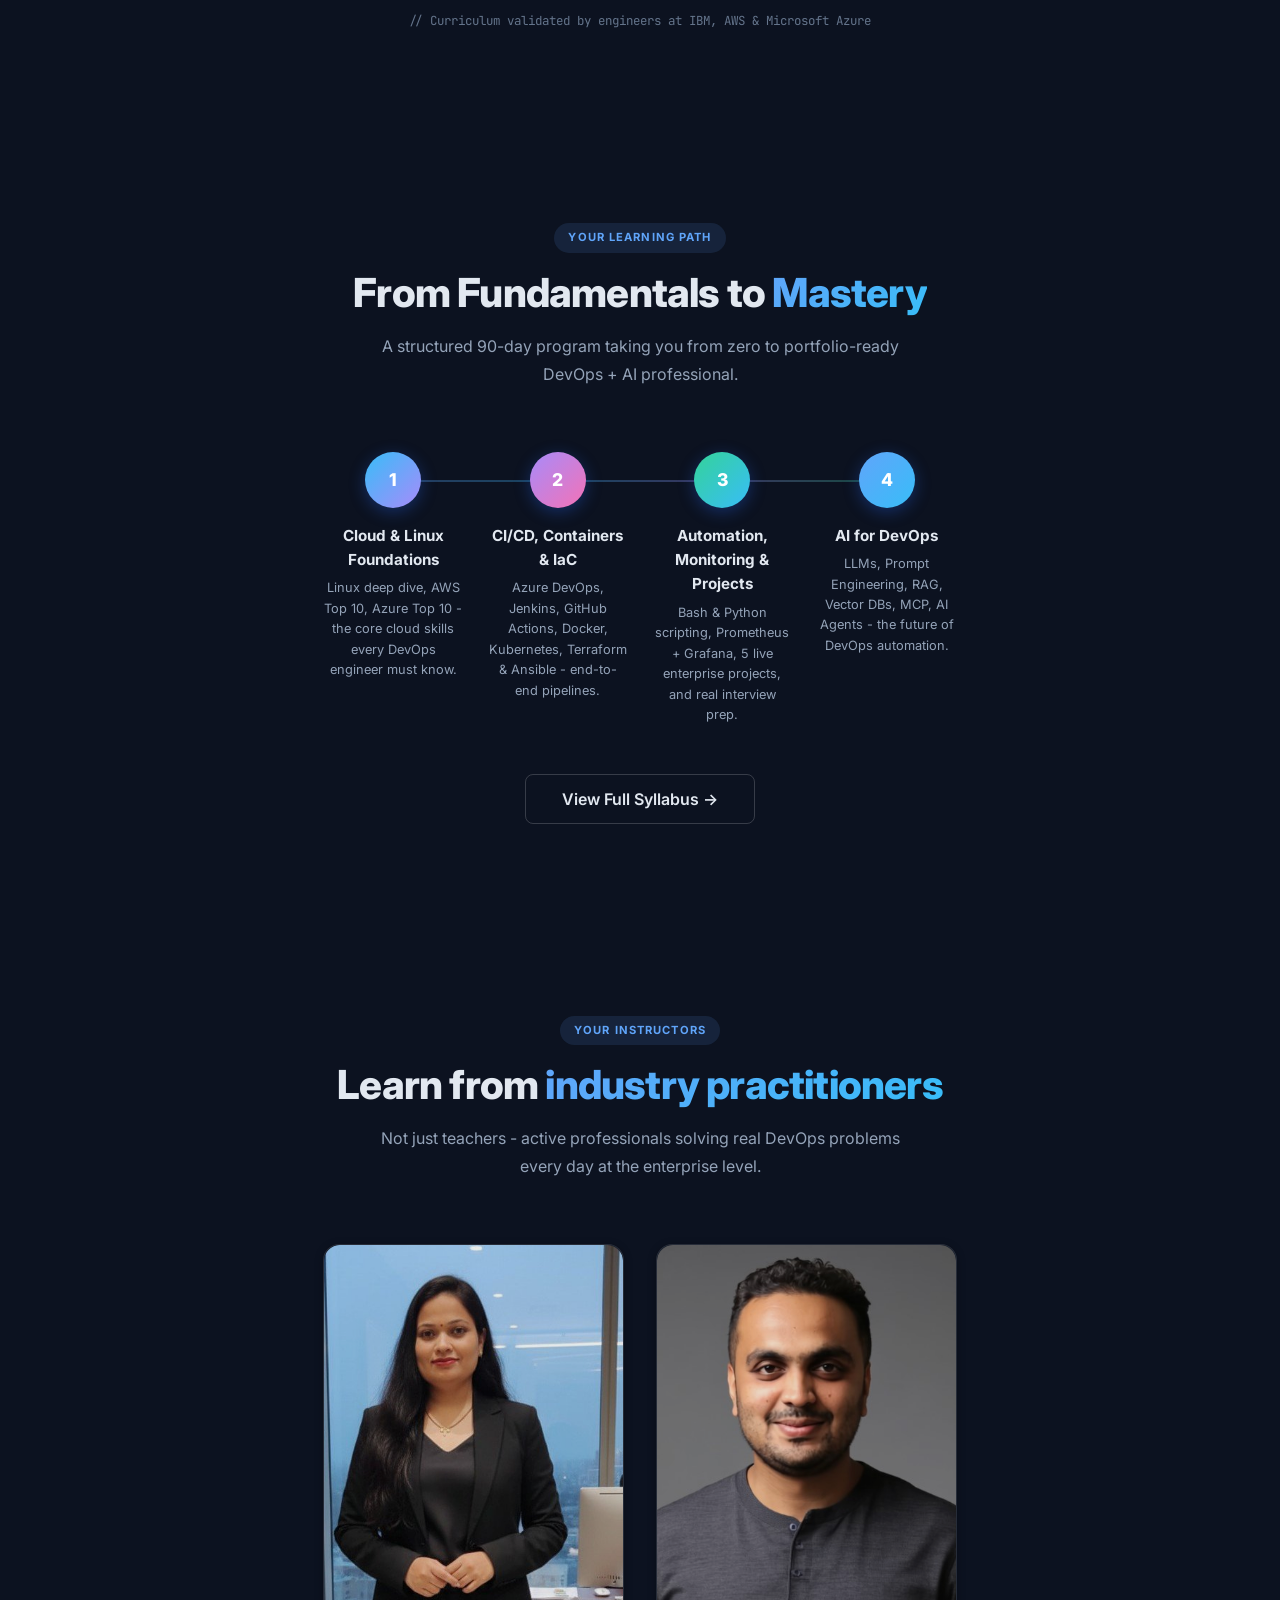
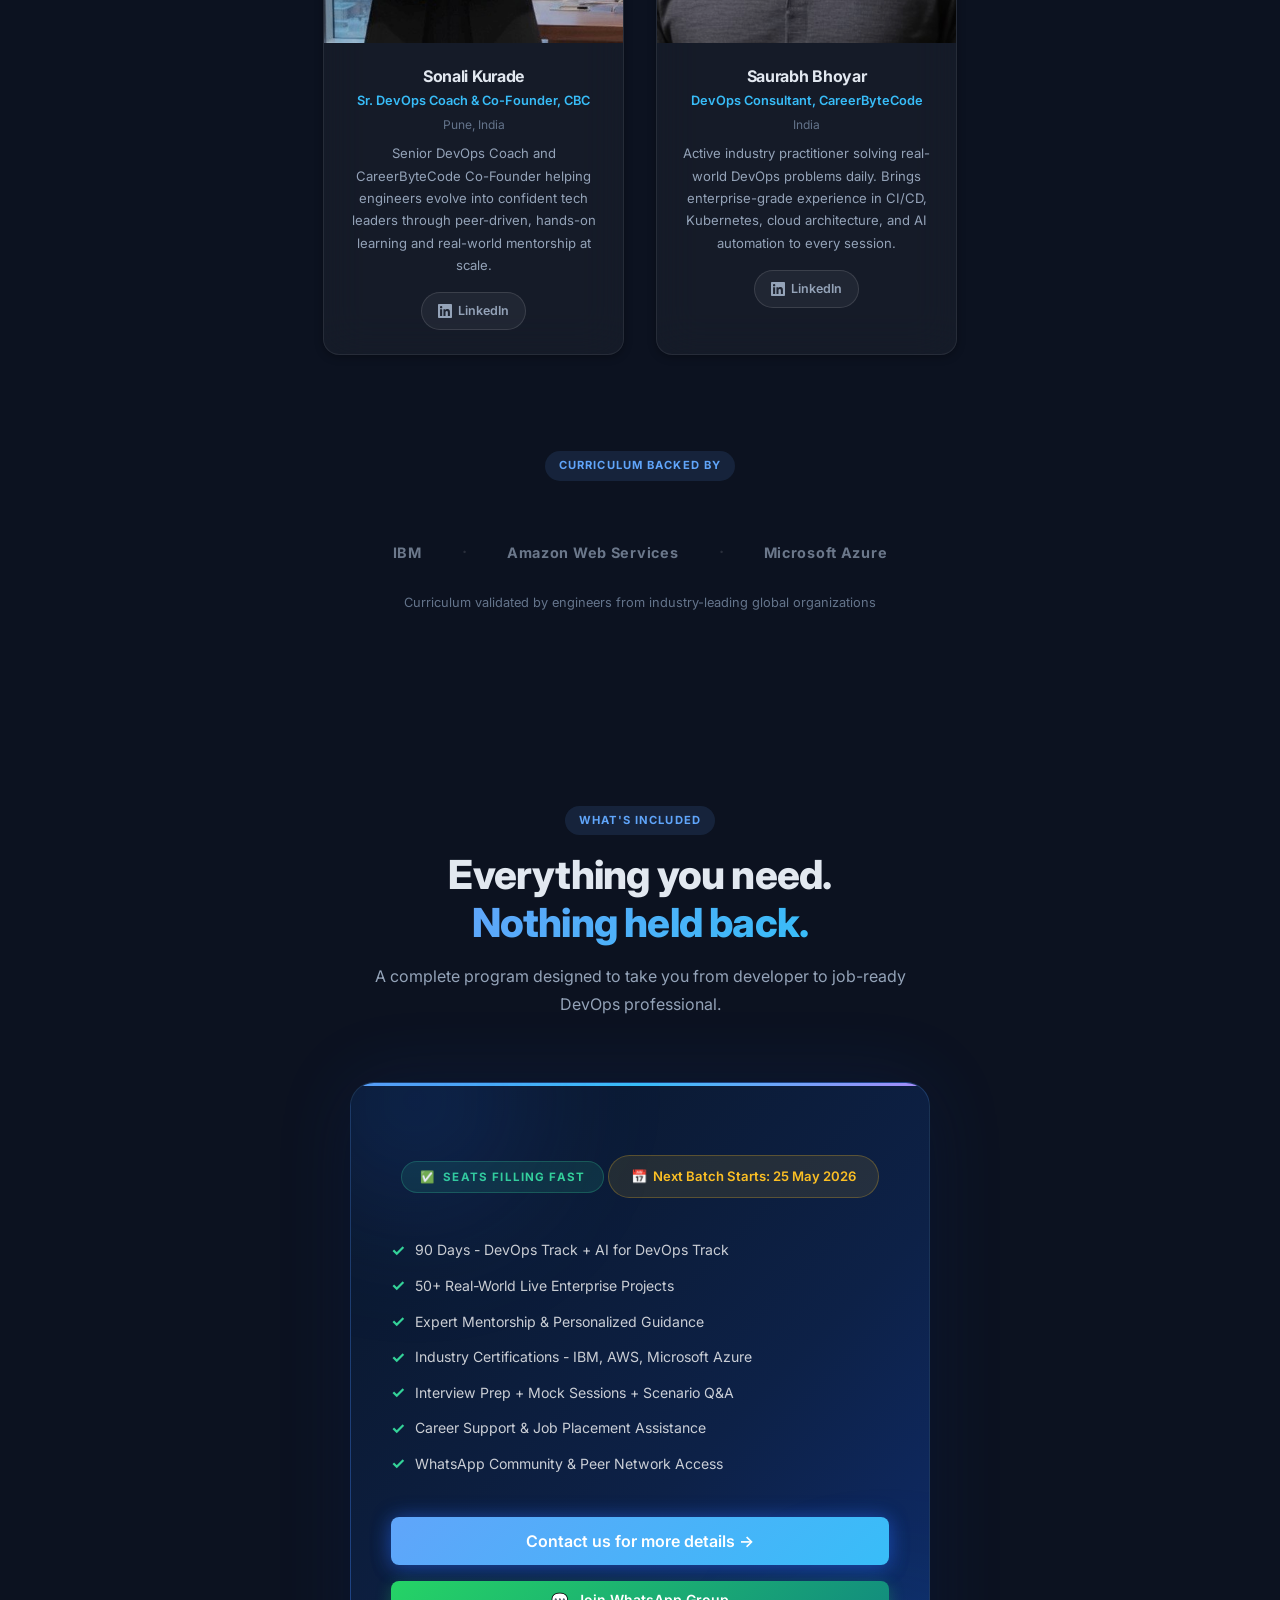
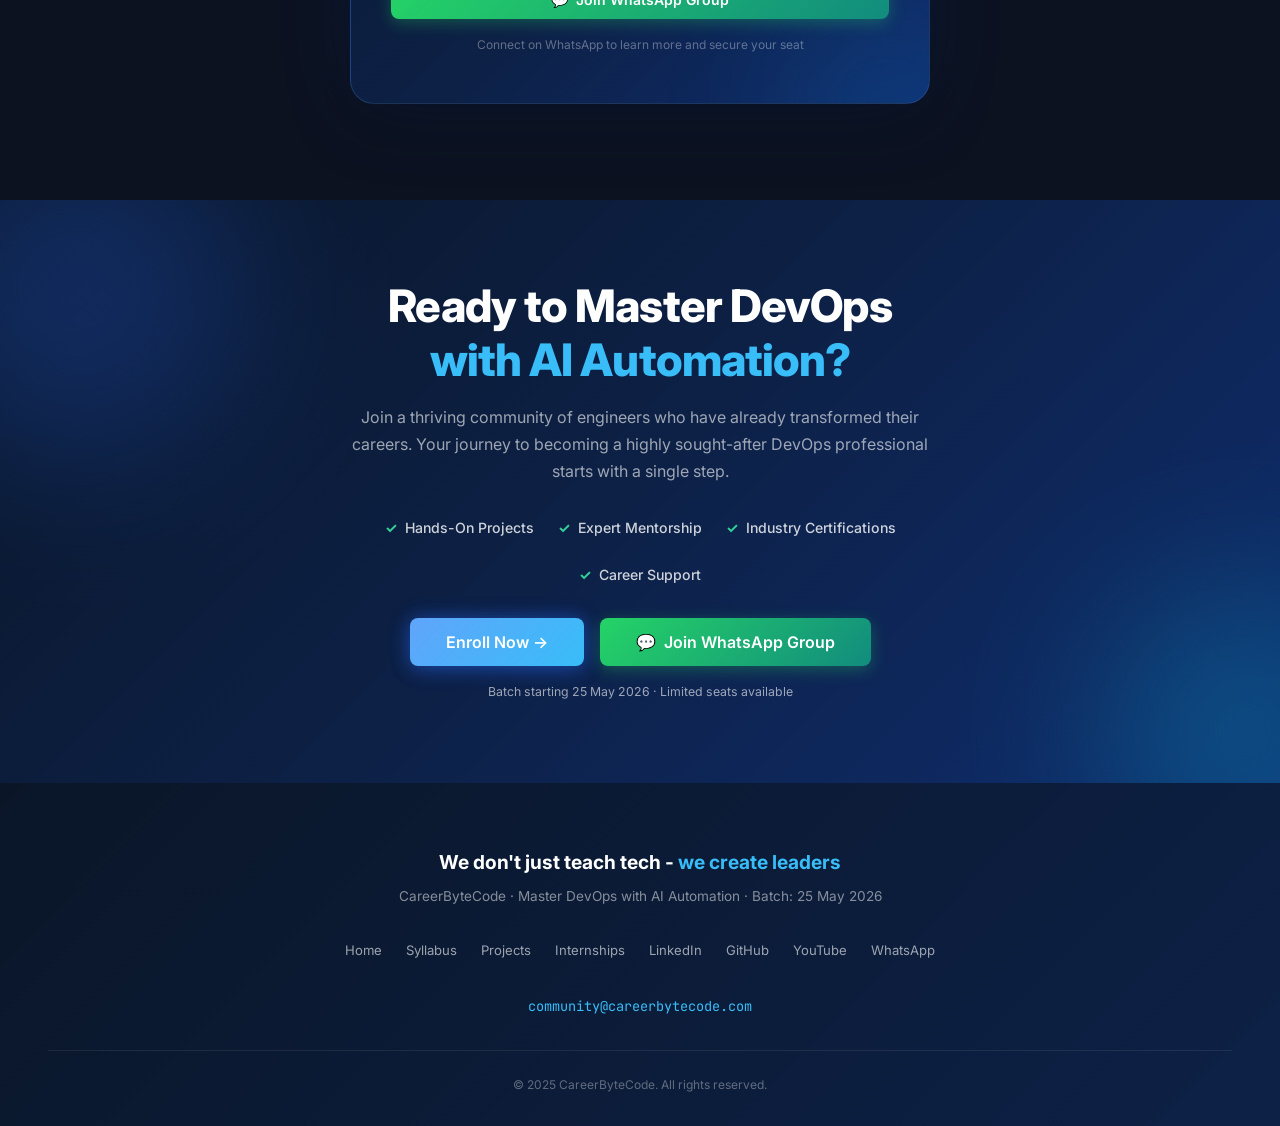
==== commit 06887d9b: "Add DevOps Internship page, link from nav/footer and home banner - New internships.html: real AWS/Az" ====
--- a/index.html
+++ b/index.html
@@ -270,7 +270,7 @@
   .home-hero,.enroll-section{margin-left:-275px;margin-right:-275px;}
   .home-hero .hero__content{padding-left:300px !important;padding-right:300px !important;}
   .enroll-section > .container{max-width:calc(100vw - 590px);}
-  /* Stats bar is full-width — re-expand and pad content inward */
+  /* Stats bar is full-width - re-expand and pad content inward */
   .stats-bar{margin-left:-275px;margin-right:-275px;padding-left:310px;padding-right:310px;}
 }
 
@@ -457,6 +457,7 @@
     <a href="index.html" class="active">Home</a>
     <a href="syllabus.html">Syllabus</a>
     <a href="projects.html">Projects</a>
+    <a href="internships.html">Internships</a>
     <a href="#instructors">Instructors</a>
     <a href="#pricing">Pricing</a>
   </div>
@@ -470,6 +471,7 @@
   <a href="index.html" class="active">Home</a>
   <a href="syllabus.html">Syllabus</a>
   <a href="projects.html">Projects</a>
+  <a href="internships.html">Internships</a>
   <a href="#instructors">Instructors</a>
   <a href="#pricing">Pricing</a>
   <button class="theme-toggle" id="theme-toggle-mobile" aria-label="Toggle dark mode" style="margin-top:12px;"></button>
@@ -529,6 +531,33 @@
     <div class="stat__label">To Job-Ready</div>
   </div>
 </div>
+
+<!-- ==================== INTERNSHIP BANNER ==================== -->
+<a href="internships.html" class="intern-banner reveal" aria-label="DevOps Internship - starts June 8, applications open">
+  <span class="intern-banner__pulse"></span>
+  <span class="intern-banner__tag">New</span>
+  <span class="intern-banner__text"><strong>DevOps Internship</strong> on real AWS &amp; Azure: build production patterns, reviewed by senior engineers.</span>
+  <span class="intern-banner__meta">Starts June 8 &middot; Applications open</span>
+  <span class="intern-banner__arrow">&rarr;</span>
+</a>
+<style>
+.intern-banner{display:flex;align-items:center;gap:14px;max-width:980px;margin:var(--sp-5) auto;padding:14px 22px;border-radius:var(--r-full);background:linear-gradient(135deg,rgba(14,165,233,0.12),rgba(139,92,246,0.12));border:1px solid rgba(56,189,248,0.28);text-decoration:none;transition:all 0.22s ease;box-shadow:0 4px 24px rgba(14,165,233,0.12);}
+.intern-banner:hover{transform:translateY(-2px);border-color:rgba(56,189,248,0.5);box-shadow:0 8px 32px rgba(14,165,233,0.22);}
+.intern-banner__pulse{width:9px;height:9px;border-radius:50%;background:#34d399;box-shadow:0 0 10px #34d399;flex-shrink:0;animation:ib-pulse 1.8s ease-in-out infinite;}
+@keyframes ib-pulse{0%,100%{opacity:1;transform:scale(1);}50%{opacity:0.45;transform:scale(0.7);}}
+.intern-banner__tag{font-family:var(--font-mono);font-size:0.62rem;font-weight:700;letter-spacing:0.12em;text-transform:uppercase;color:#38bdf8;background:rgba(14,165,233,0.16);border:1px solid rgba(14,165,233,0.3);padding:3px 10px;border-radius:var(--r-full);flex-shrink:0;}
+.intern-banner__text{font-size:0.92rem;color:var(--text-2);line-height:1.5;flex:1;min-width:0;}
+.intern-banner__text strong{color:var(--text);font-weight:700;}
+.intern-banner__meta{font-family:var(--font-mono);font-size:0.74rem;font-weight:600;color:#34d399;white-space:nowrap;flex-shrink:0;}
+.intern-banner__arrow{font-size:1.2rem;color:#38bdf8;flex-shrink:0;transition:transform 0.2s ease;}
+.intern-banner:hover .intern-banner__arrow{transform:translateX(4px);}
+@media(max-width:760px){
+  .intern-banner{flex-wrap:wrap;gap:8px 12px;border-radius:var(--r-lg);padding:14px 18px;margin-left:var(--sp-3);margin-right:var(--sp-3);}
+  .intern-banner__text{flex-basis:100%;order:3;font-size:0.86rem;}
+  .intern-banner__meta{order:2;}
+  .intern-banner__arrow{order:2;margin-left:auto;}
+}
+</style>
 
 <!-- ==================== PROBLEM / SOLUTION ==================== -->
 <section class="section reveal" id="why">
@@ -843,6 +872,7 @@
     <a href="index.html">Home</a>
     <a href="syllabus.html">Syllabus</a>
     <a href="projects.html">Projects</a>
+    <a href="internships.html">Internships</a>
     <a href="https://www.linkedin.com/company/careerbytecode" target="_blank" rel="noopener noreferrer">LinkedIn</a>
     <a href="https://github.com/careerbytecode" target="_blank" rel="noopener noreferrer">GitHub</a>
     <a href="https://youtube.com/@CareerByteCode" target="_blank" rel="noopener noreferrer">YouTube</a>
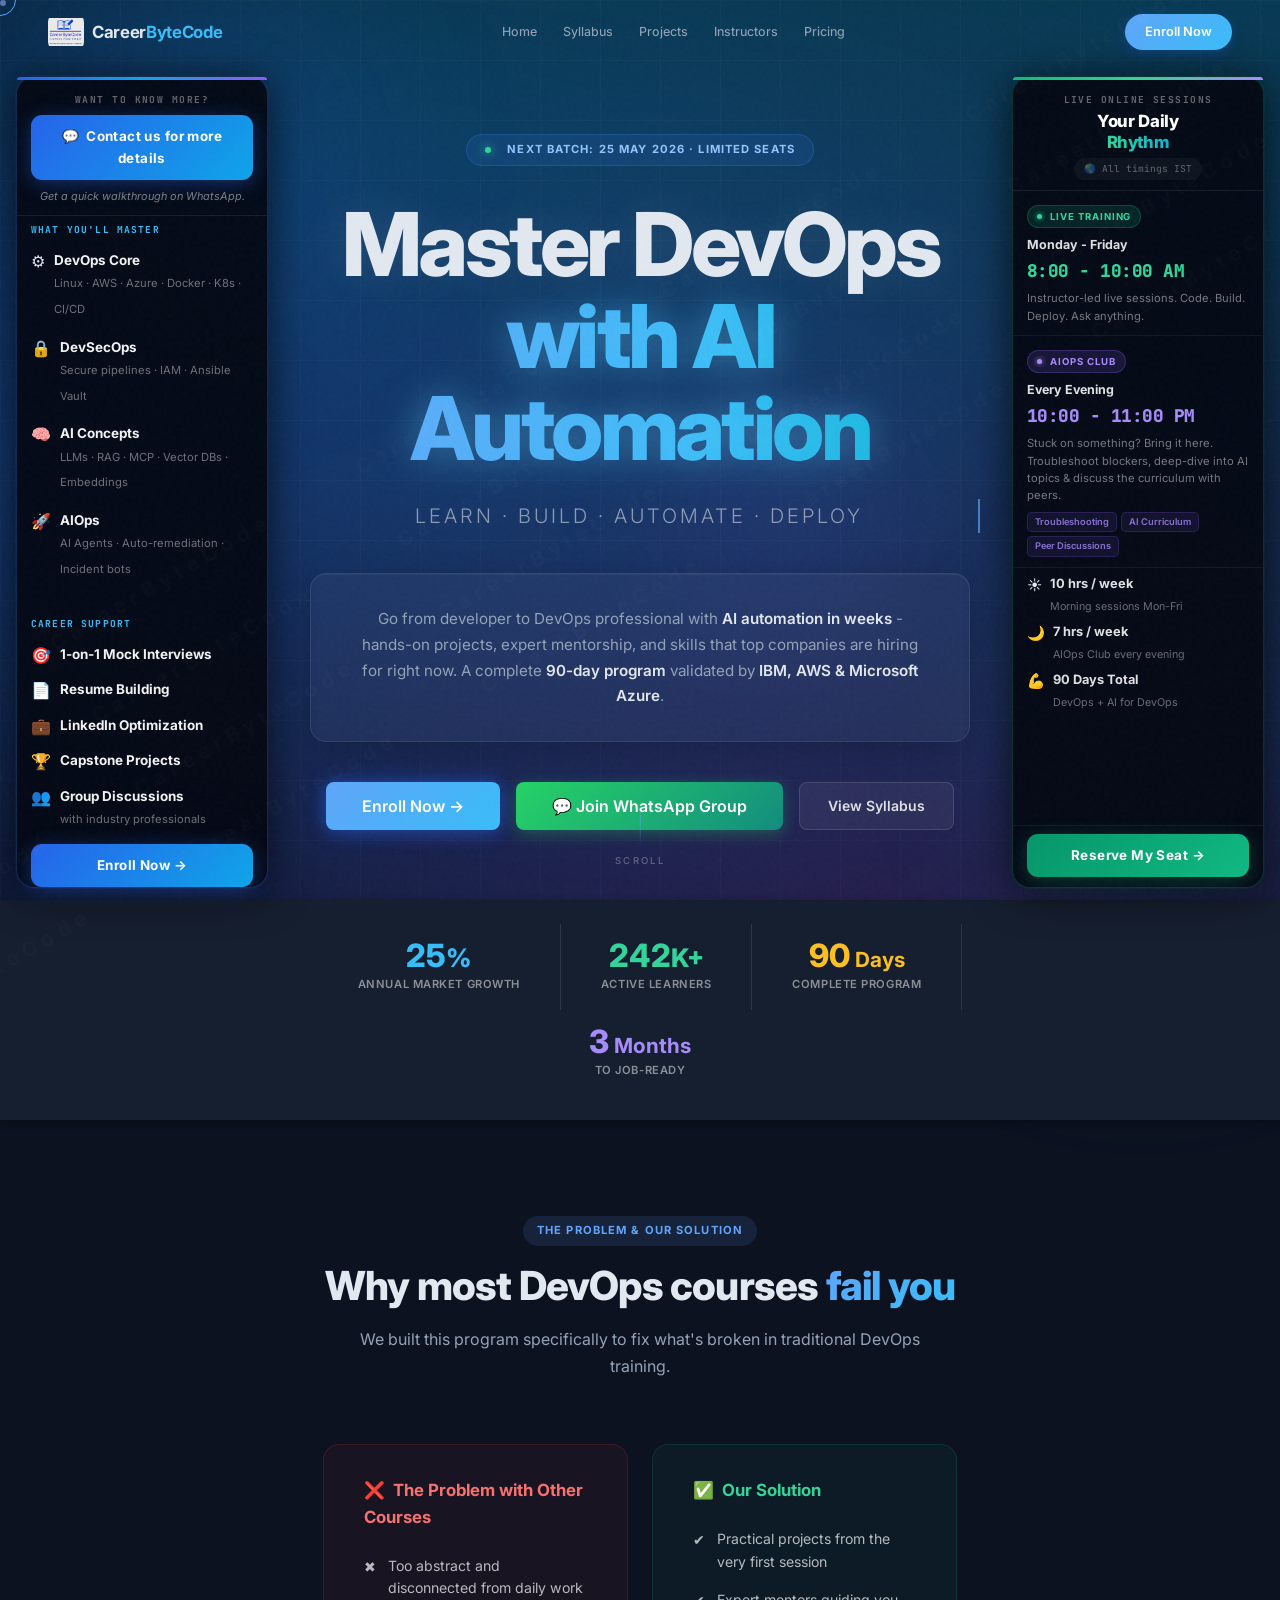
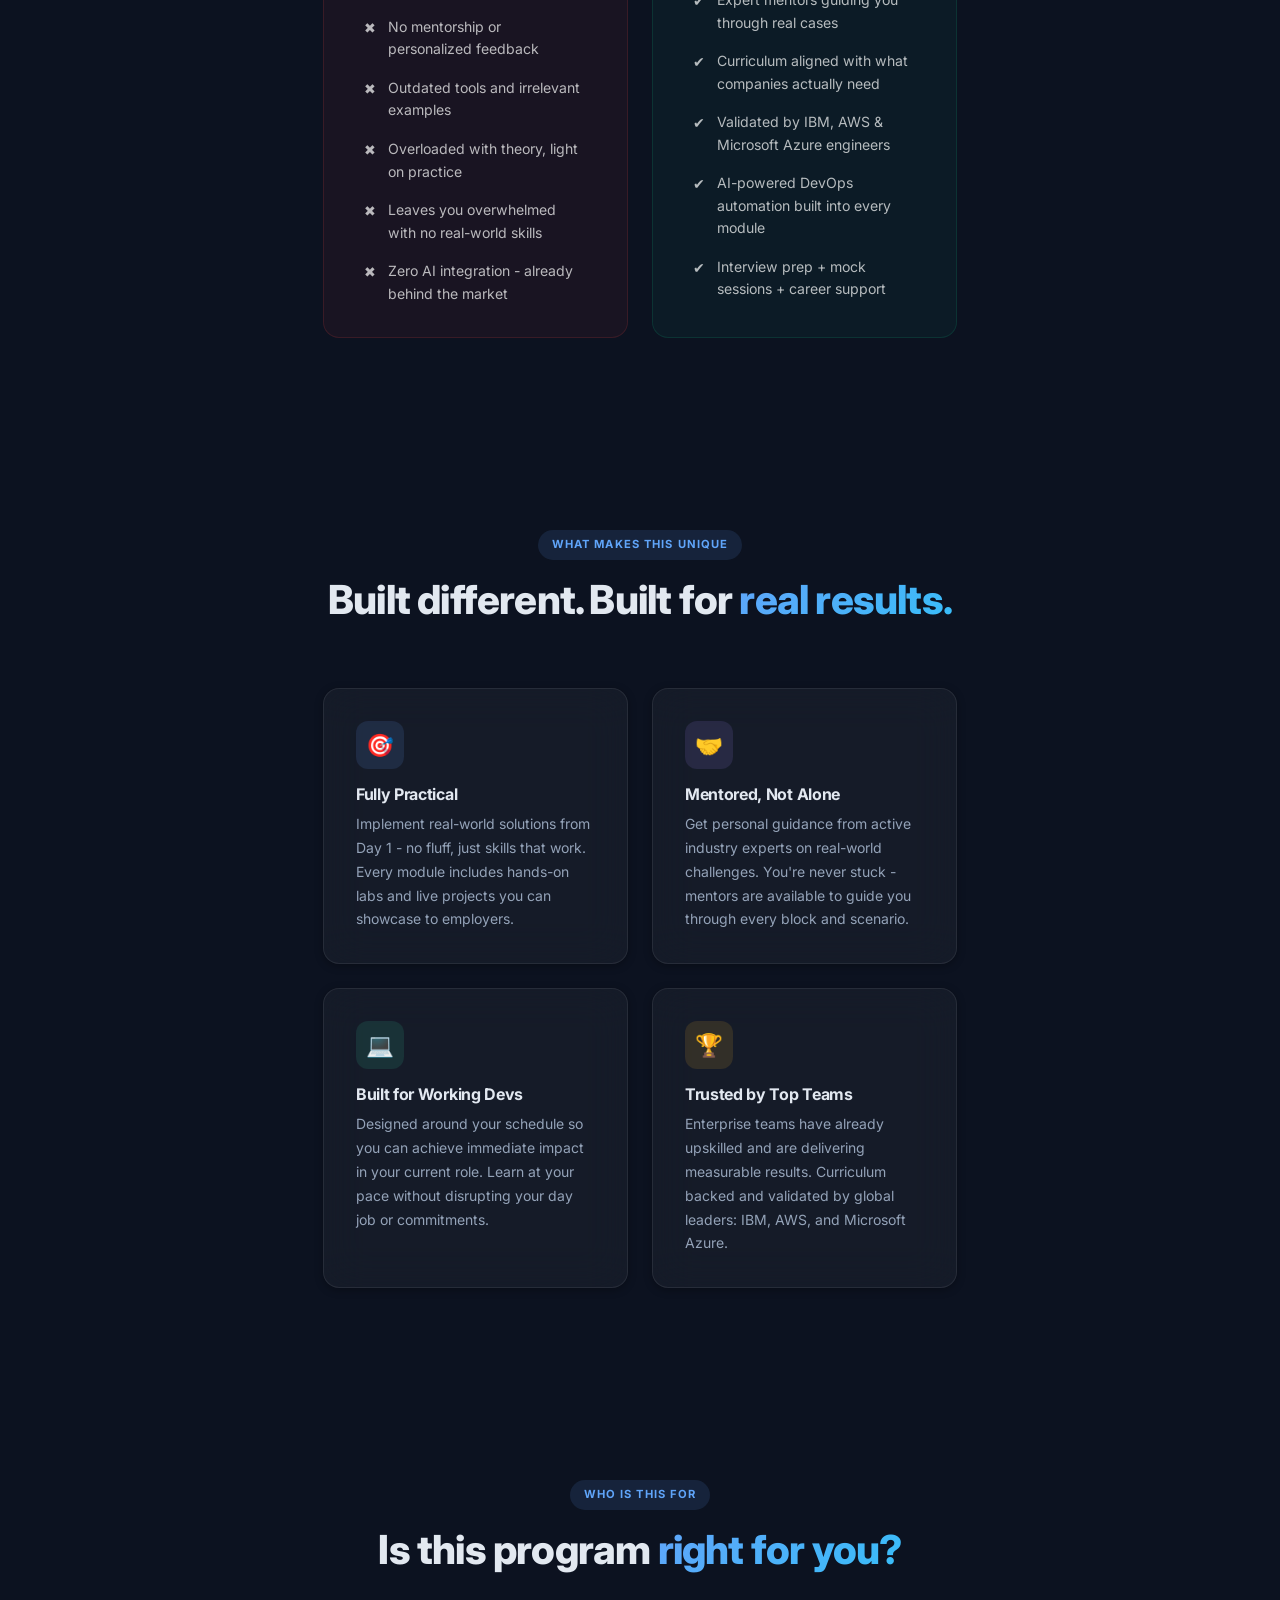
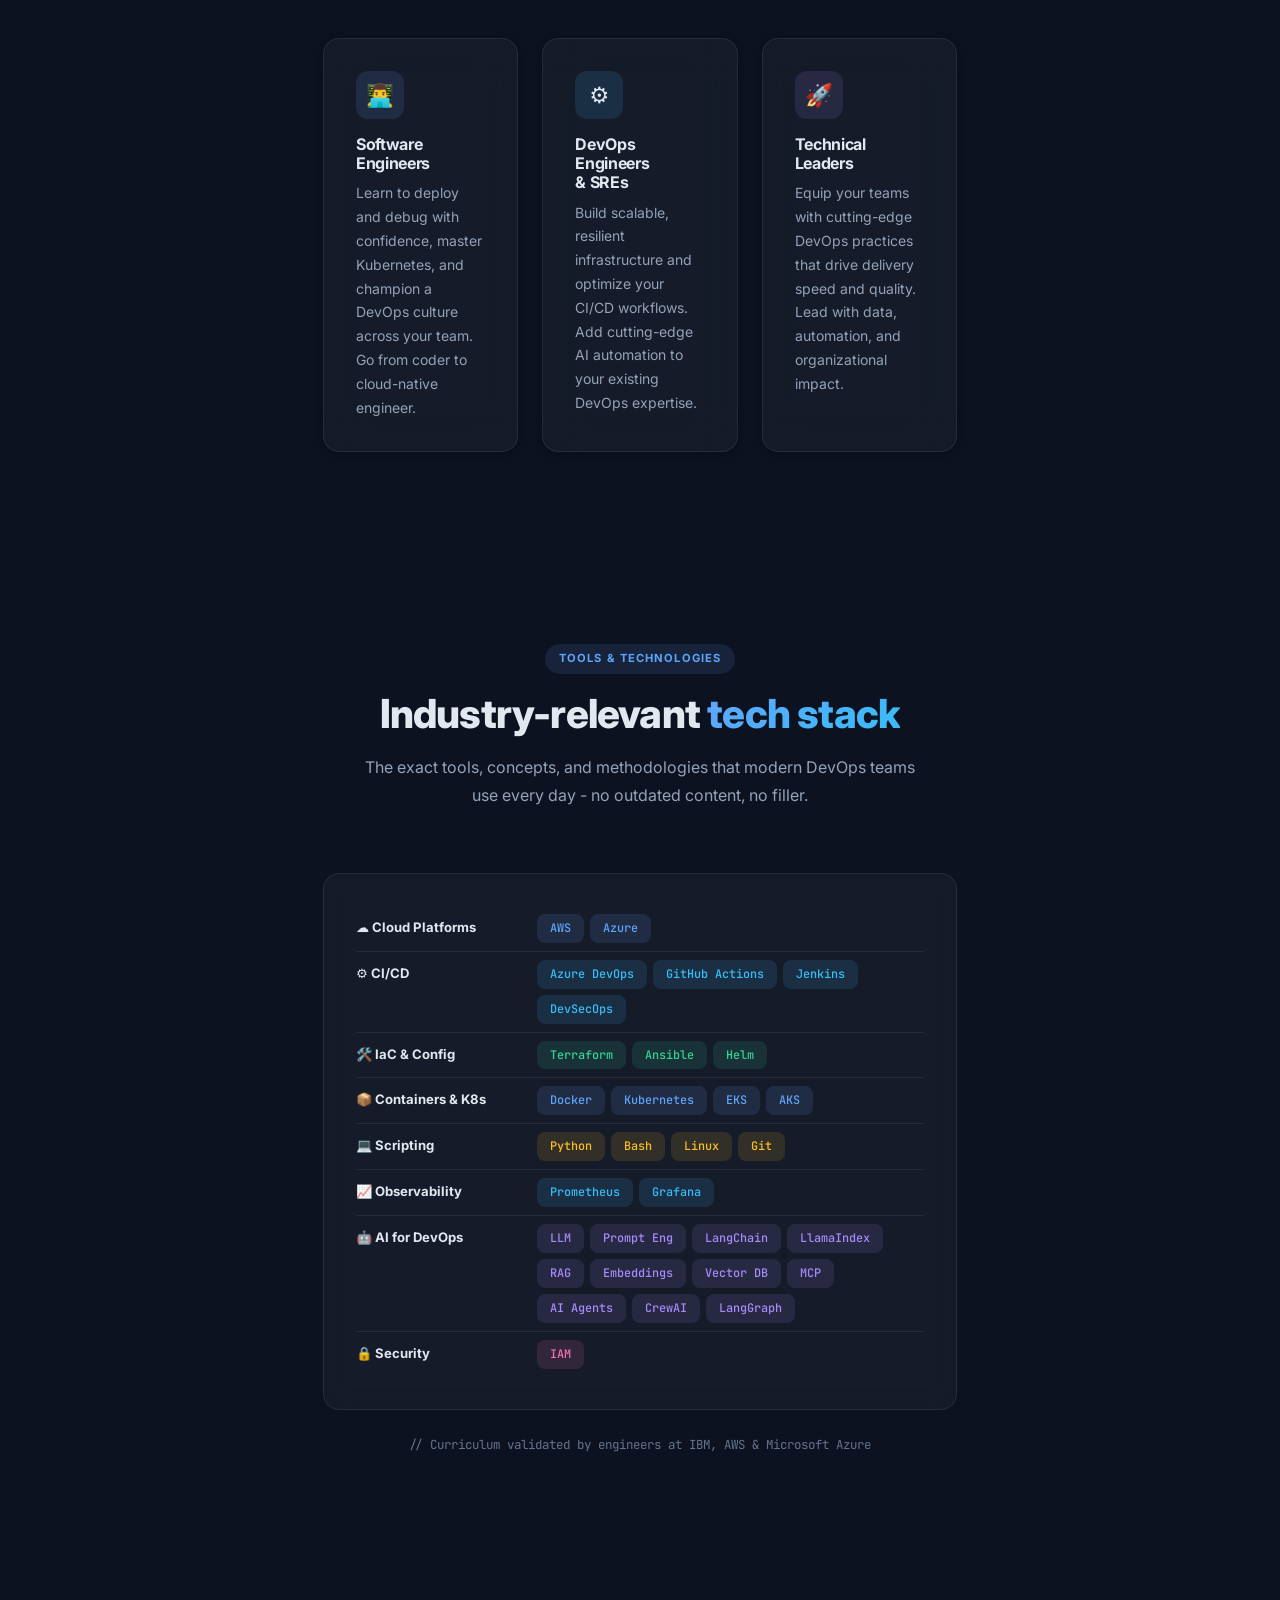
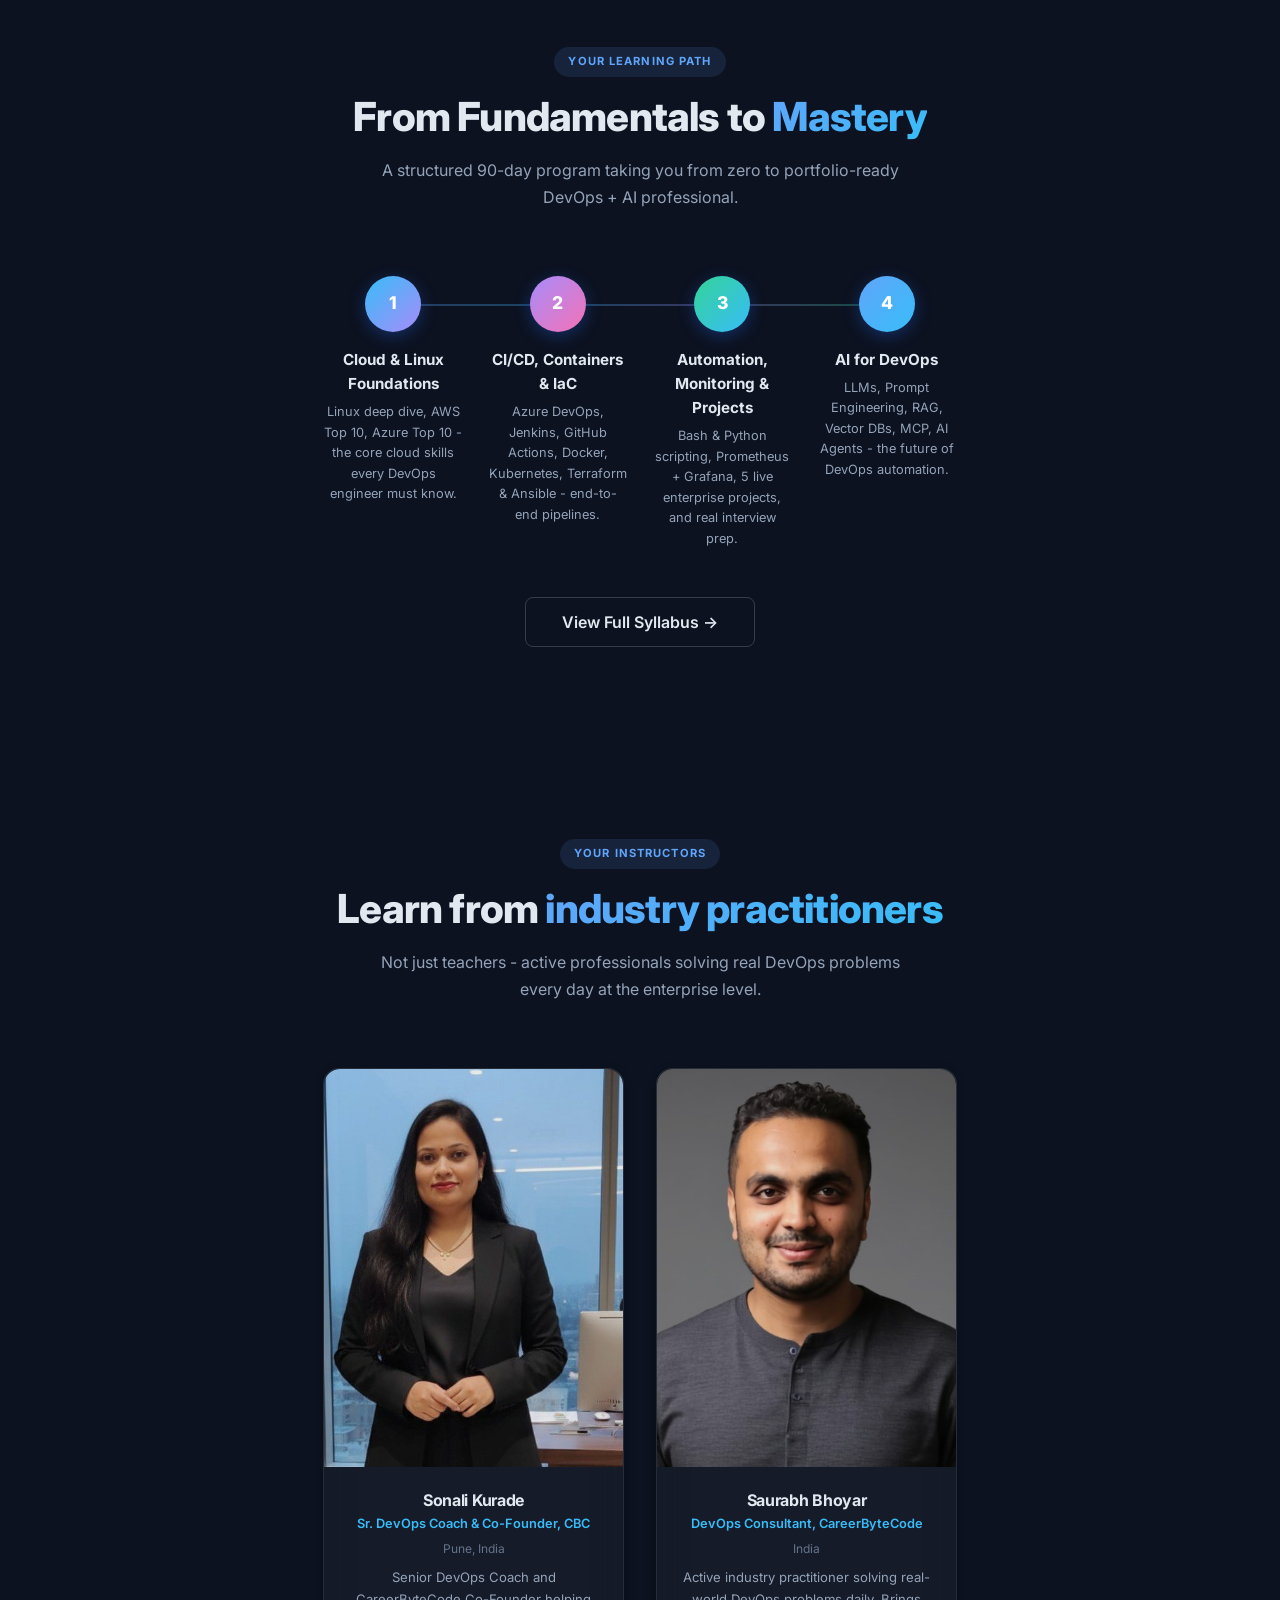
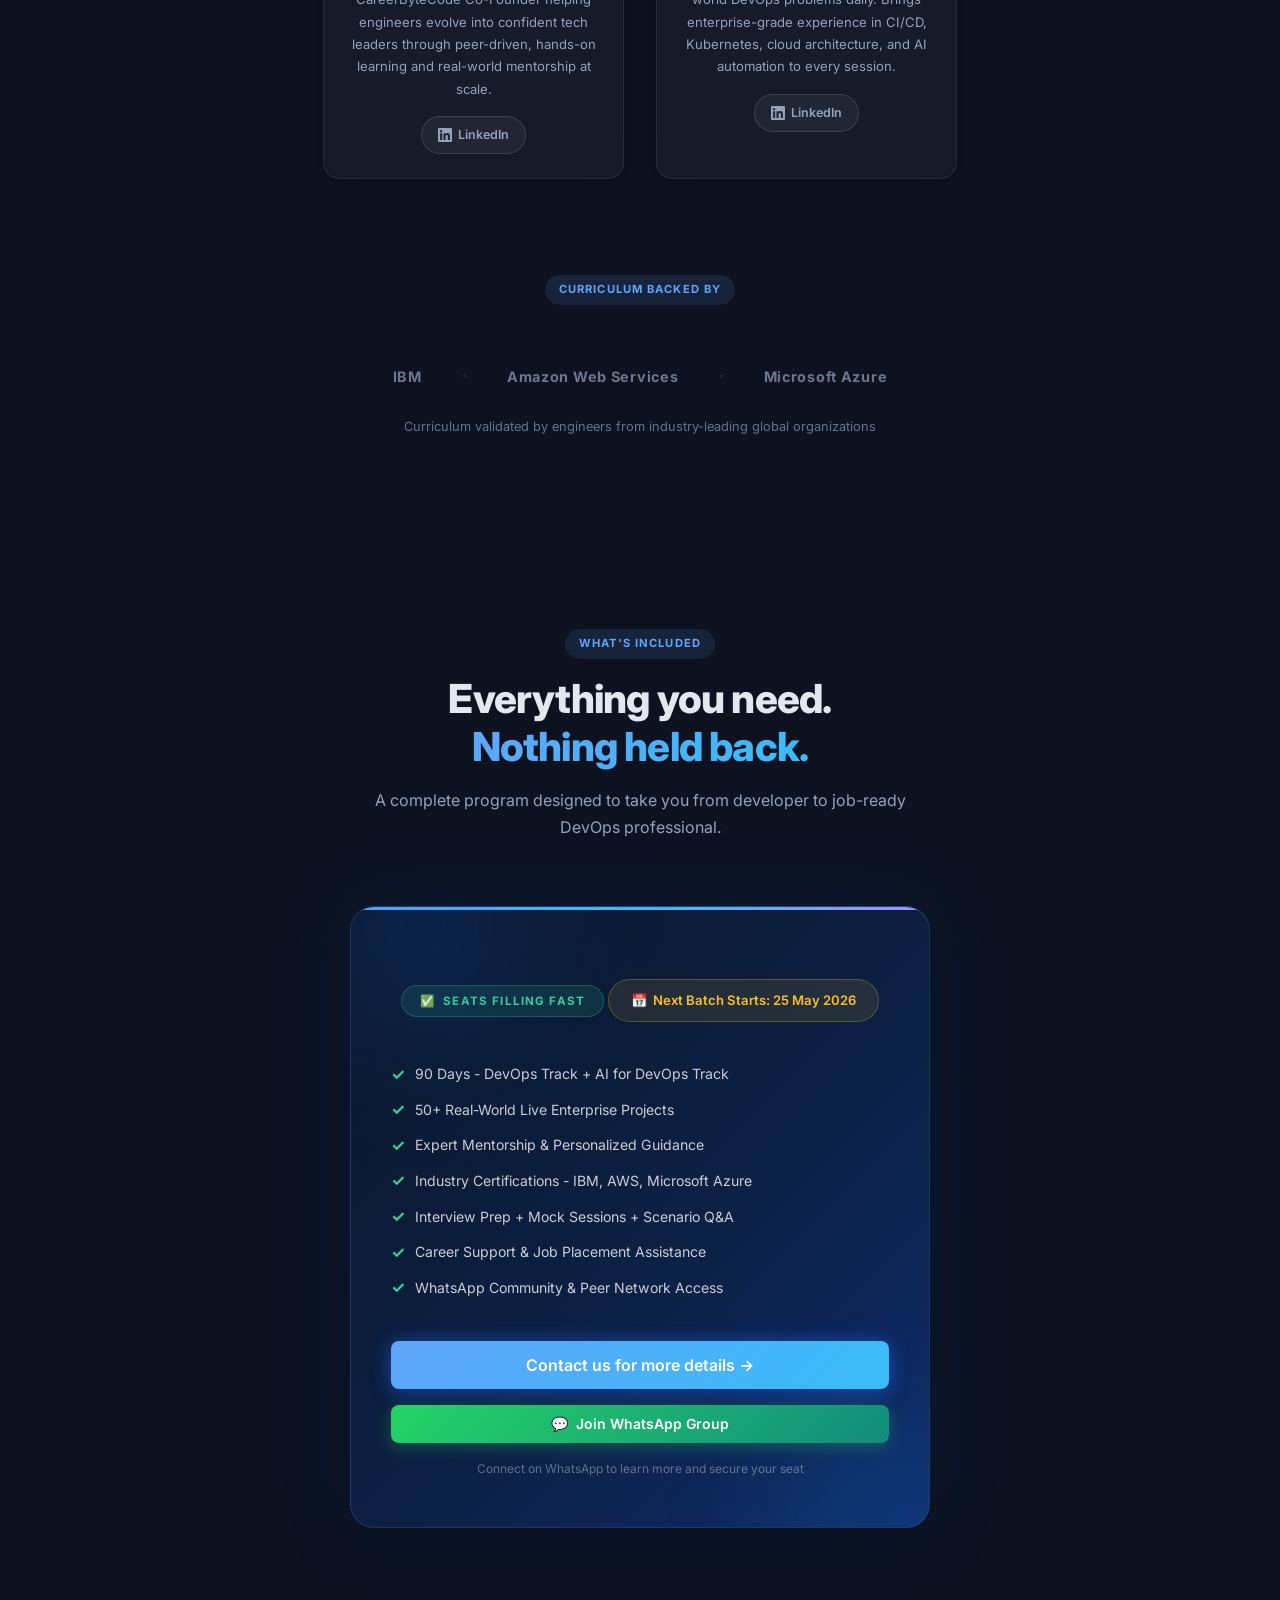
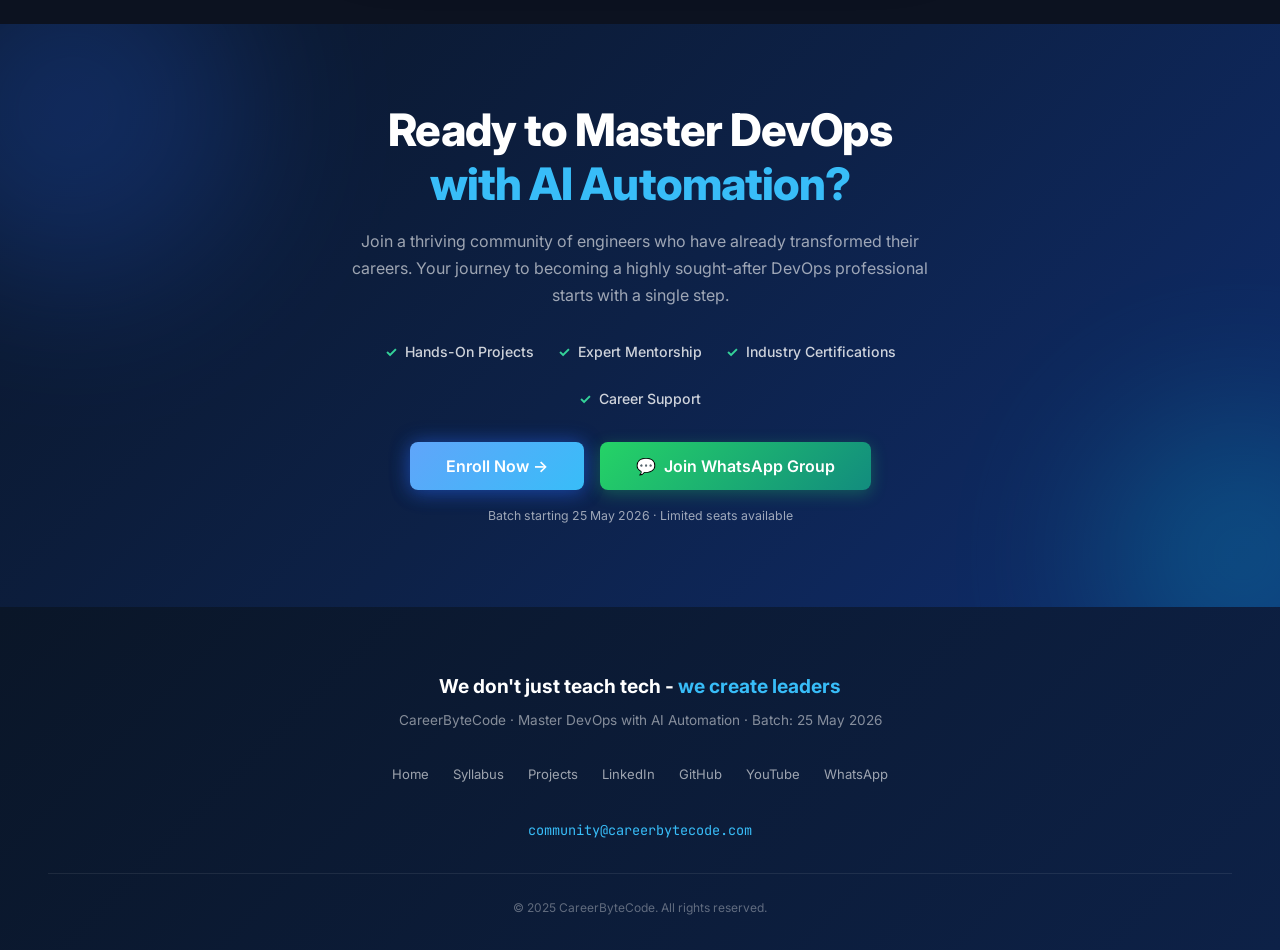
==== commit 422f5079: "Remove internship page and links from DevOps course site - Drop Internships nav/footer links and the" ====
--- a/index.html
+++ b/index.html
@@ -457,7 +457,6 @@
     <a href="index.html" class="active">Home</a>
     <a href="syllabus.html">Syllabus</a>
     <a href="projects.html">Projects</a>
-    <a href="internships.html">Internships</a>
     <a href="#instructors">Instructors</a>
     <a href="#pricing">Pricing</a>
   </div>
@@ -471,7 +470,6 @@
   <a href="index.html" class="active">Home</a>
   <a href="syllabus.html">Syllabus</a>
   <a href="projects.html">Projects</a>
-  <a href="internships.html">Internships</a>
   <a href="#instructors">Instructors</a>
   <a href="#pricing">Pricing</a>
   <button class="theme-toggle" id="theme-toggle-mobile" aria-label="Toggle dark mode" style="margin-top:12px;"></button>
@@ -531,33 +529,6 @@
     <div class="stat__label">To Job-Ready</div>
   </div>
 </div>
-
-<!-- ==================== INTERNSHIP BANNER ==================== -->
-<a href="internships.html" class="intern-banner reveal" aria-label="DevOps Internship - starts June 8, applications open">
-  <span class="intern-banner__pulse"></span>
-  <span class="intern-banner__tag">New</span>
-  <span class="intern-banner__text"><strong>DevOps Internship</strong> on real AWS &amp; Azure: build production patterns, reviewed by senior engineers.</span>
-  <span class="intern-banner__meta">Starts June 8 &middot; Applications open</span>
-  <span class="intern-banner__arrow">&rarr;</span>
-</a>
-<style>
-.intern-banner{display:flex;align-items:center;gap:14px;max-width:980px;margin:var(--sp-5) auto;padding:14px 22px;border-radius:var(--r-full);background:linear-gradient(135deg,rgba(14,165,233,0.12),rgba(139,92,246,0.12));border:1px solid rgba(56,189,248,0.28);text-decoration:none;transition:all 0.22s ease;box-shadow:0 4px 24px rgba(14,165,233,0.12);}
-.intern-banner:hover{transform:translateY(-2px);border-color:rgba(56,189,248,0.5);box-shadow:0 8px 32px rgba(14,165,233,0.22);}
-.intern-banner__pulse{width:9px;height:9px;border-radius:50%;background:#34d399;box-shadow:0 0 10px #34d399;flex-shrink:0;animation:ib-pulse 1.8s ease-in-out infinite;}
-@keyframes ib-pulse{0%,100%{opacity:1;transform:scale(1);}50%{opacity:0.45;transform:scale(0.7);}}
-.intern-banner__tag{font-family:var(--font-mono);font-size:0.62rem;font-weight:700;letter-spacing:0.12em;text-transform:uppercase;color:#38bdf8;background:rgba(14,165,233,0.16);border:1px solid rgba(14,165,233,0.3);padding:3px 10px;border-radius:var(--r-full);flex-shrink:0;}
-.intern-banner__text{font-size:0.92rem;color:var(--text-2);line-height:1.5;flex:1;min-width:0;}
-.intern-banner__text strong{color:var(--text);font-weight:700;}
-.intern-banner__meta{font-family:var(--font-mono);font-size:0.74rem;font-weight:600;color:#34d399;white-space:nowrap;flex-shrink:0;}
-.intern-banner__arrow{font-size:1.2rem;color:#38bdf8;flex-shrink:0;transition:transform 0.2s ease;}
-.intern-banner:hover .intern-banner__arrow{transform:translateX(4px);}
-@media(max-width:760px){
-  .intern-banner{flex-wrap:wrap;gap:8px 12px;border-radius:var(--r-lg);padding:14px 18px;margin-left:var(--sp-3);margin-right:var(--sp-3);}
-  .intern-banner__text{flex-basis:100%;order:3;font-size:0.86rem;}
-  .intern-banner__meta{order:2;}
-  .intern-banner__arrow{order:2;margin-left:auto;}
-}
-</style>
 
 <!-- ==================== PROBLEM / SOLUTION ==================== -->
 <section class="section reveal" id="why">
@@ -872,7 +843,6 @@
     <a href="index.html">Home</a>
     <a href="syllabus.html">Syllabus</a>
     <a href="projects.html">Projects</a>
-    <a href="internships.html">Internships</a>
     <a href="https://www.linkedin.com/company/careerbytecode" target="_blank" rel="noopener noreferrer">LinkedIn</a>
     <a href="https://github.com/careerbytecode" target="_blank" rel="noopener noreferrer">GitHub</a>
     <a href="https://youtube.com/@CareerByteCode" target="_blank" rel="noopener noreferrer">YouTube</a>
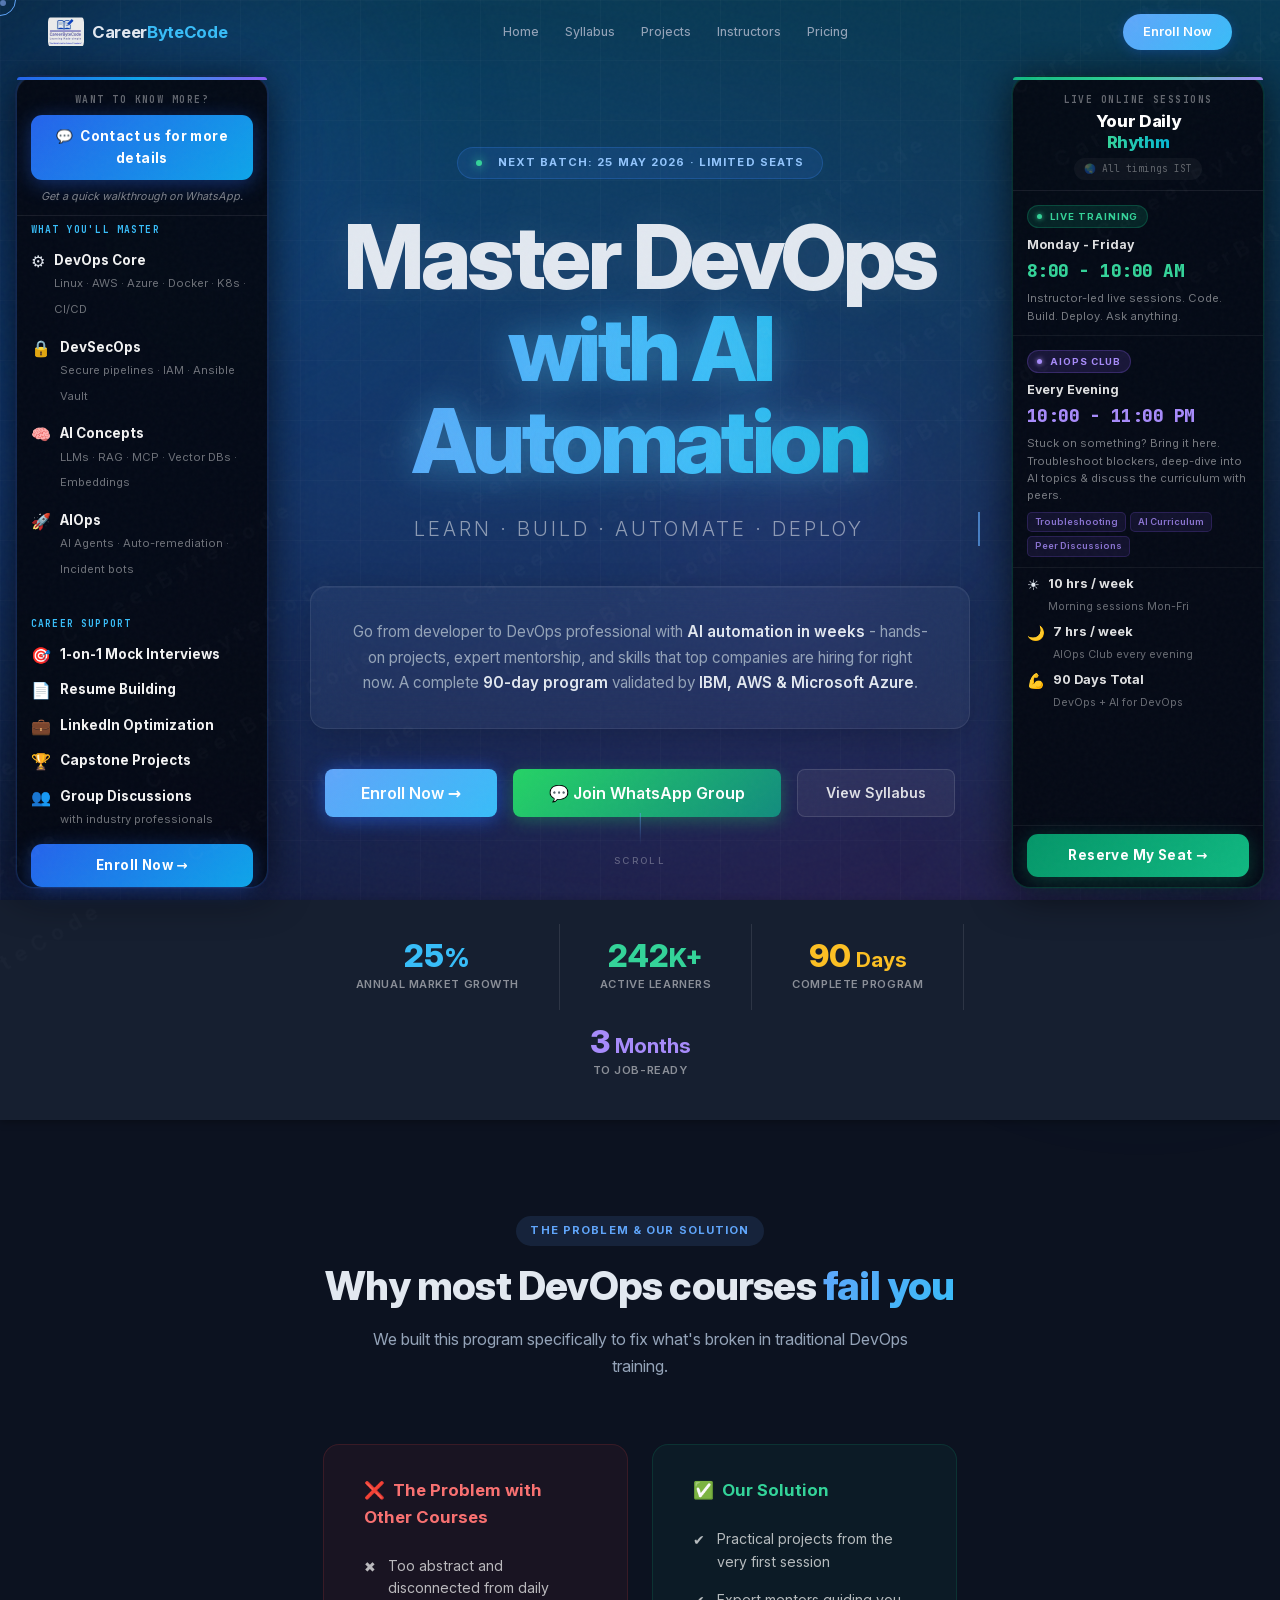
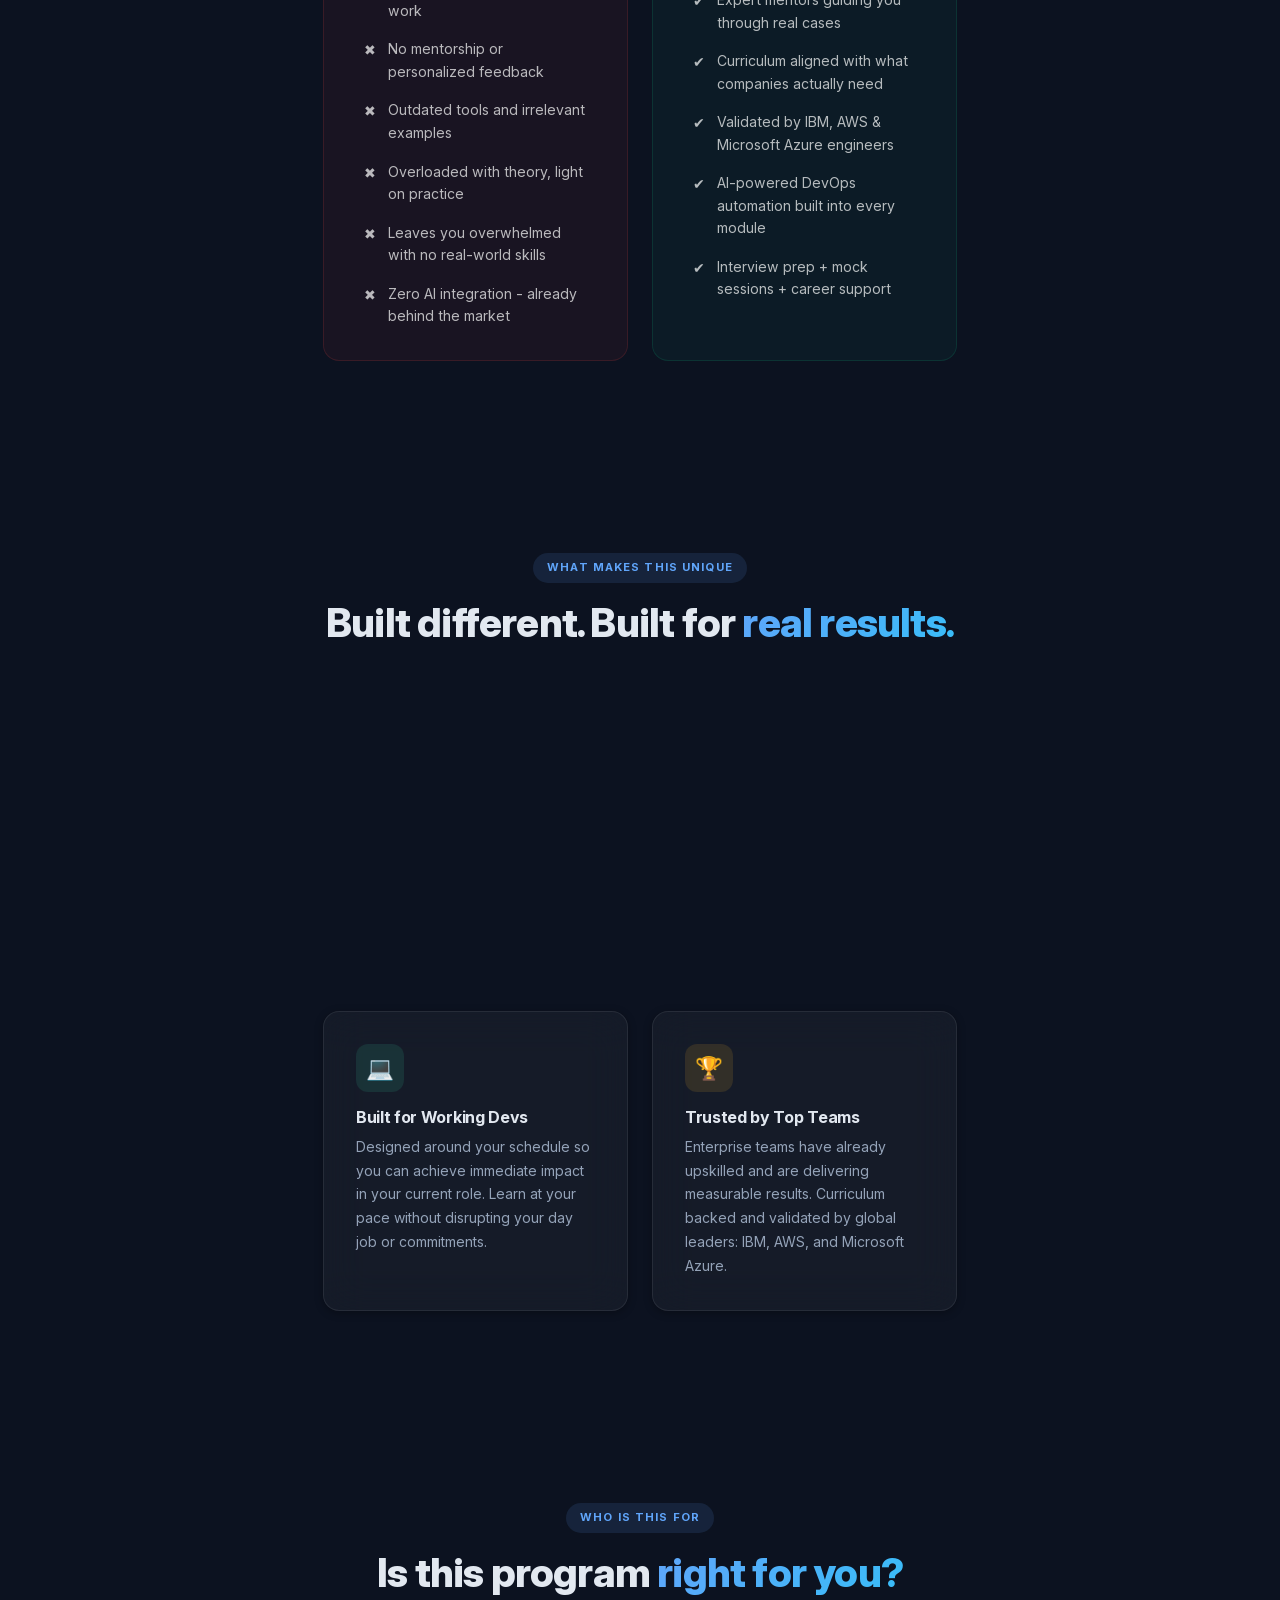
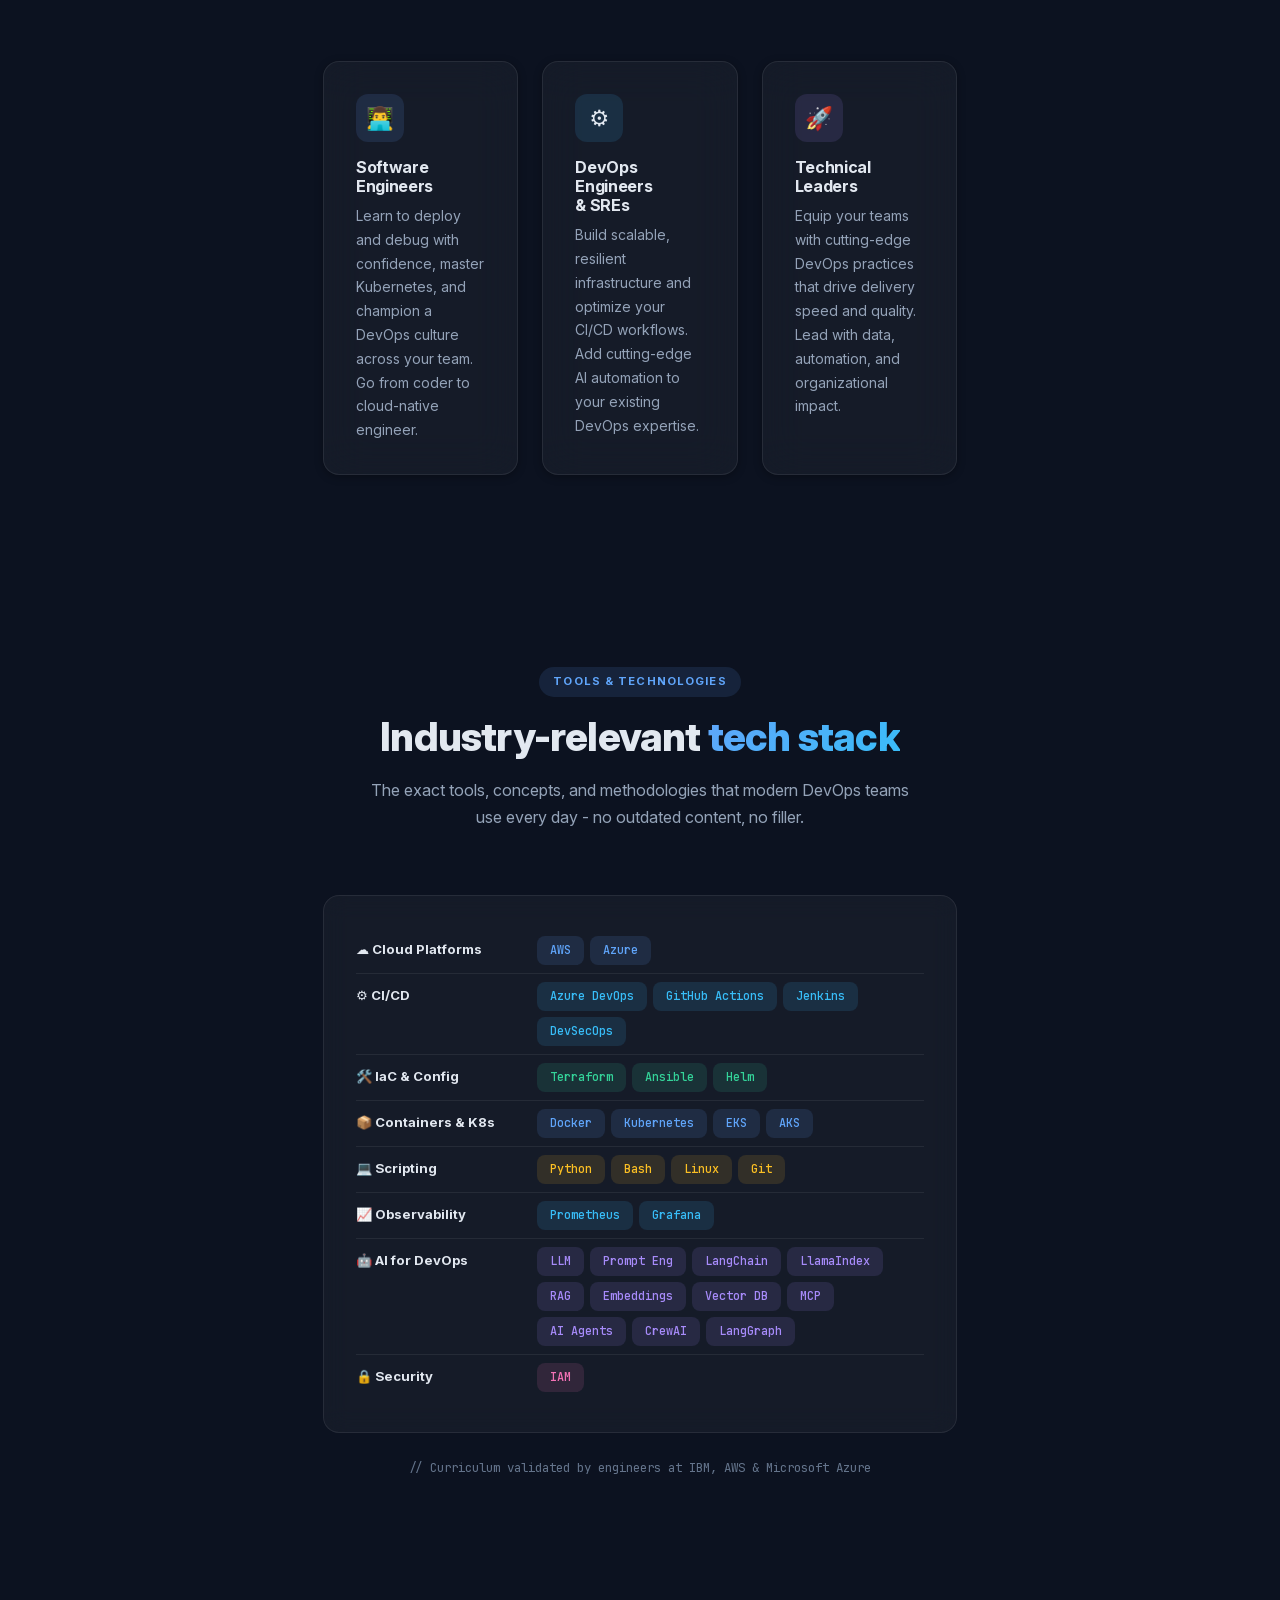
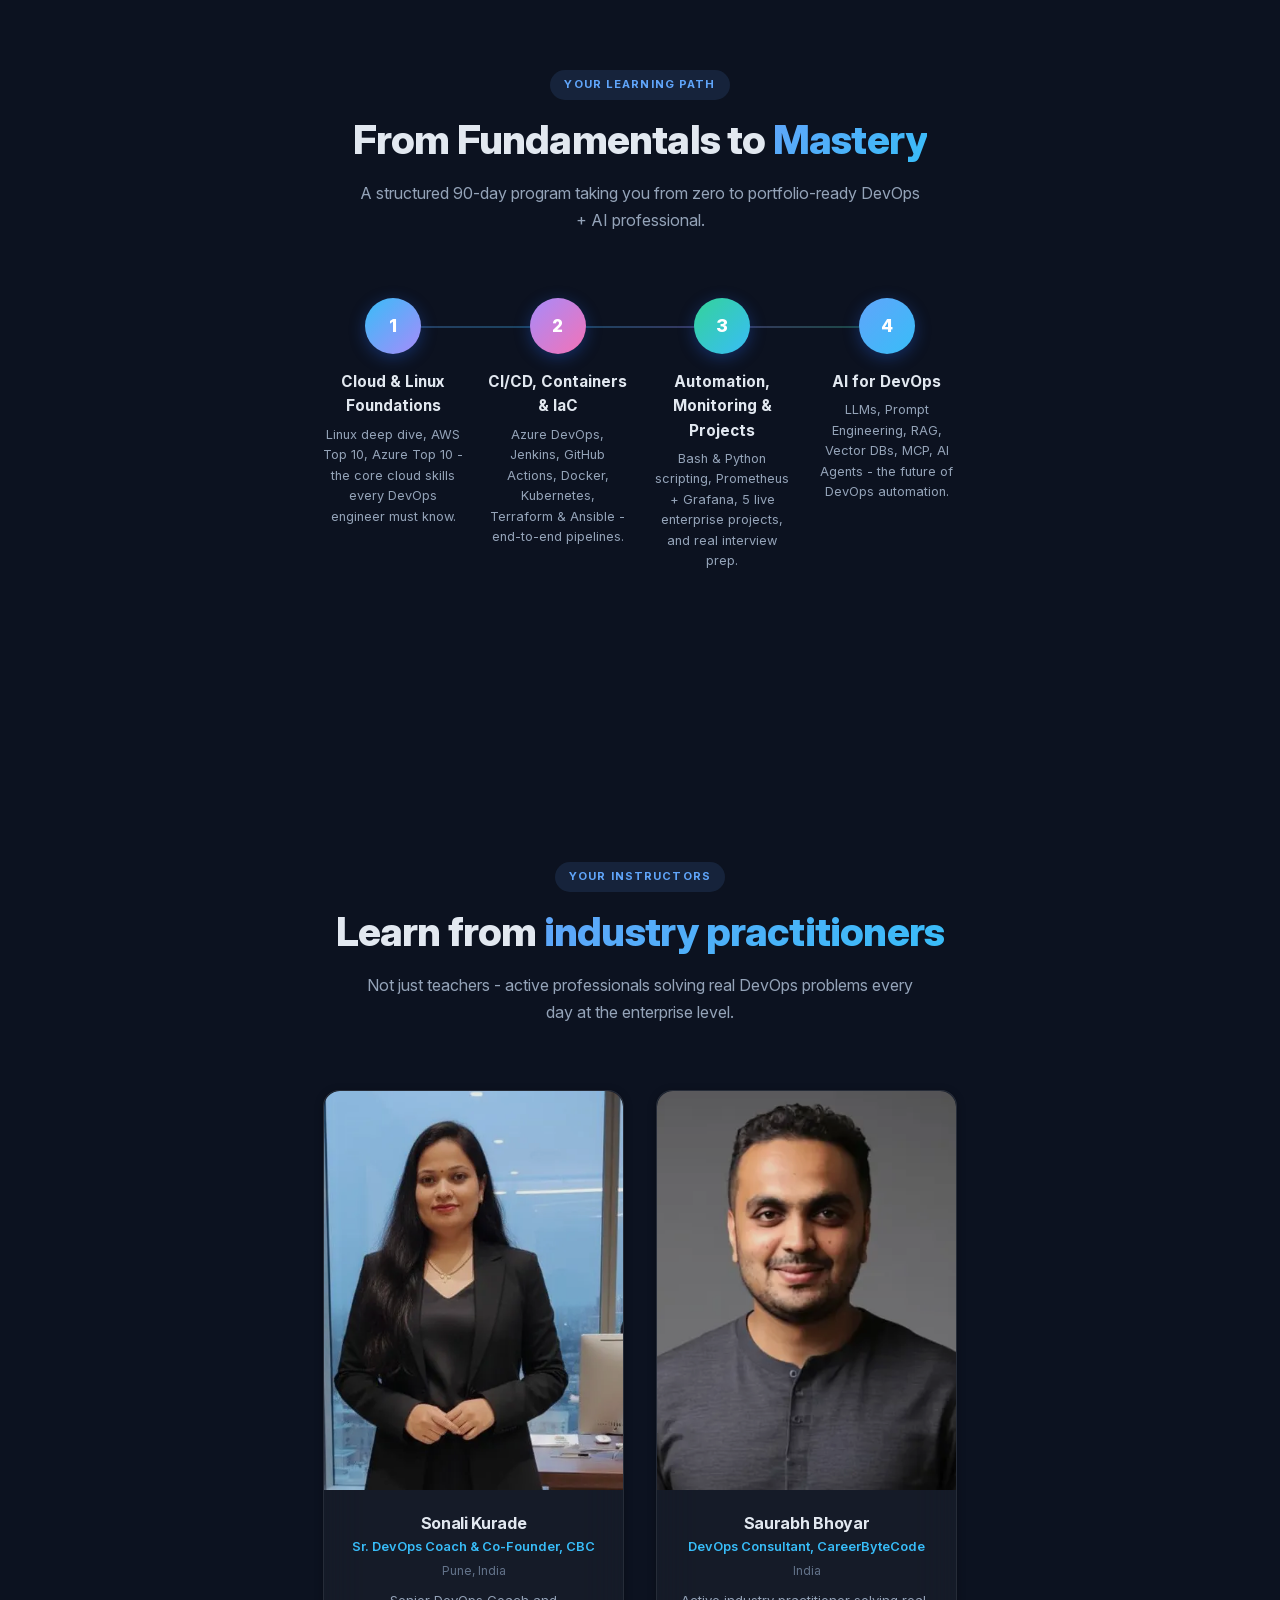
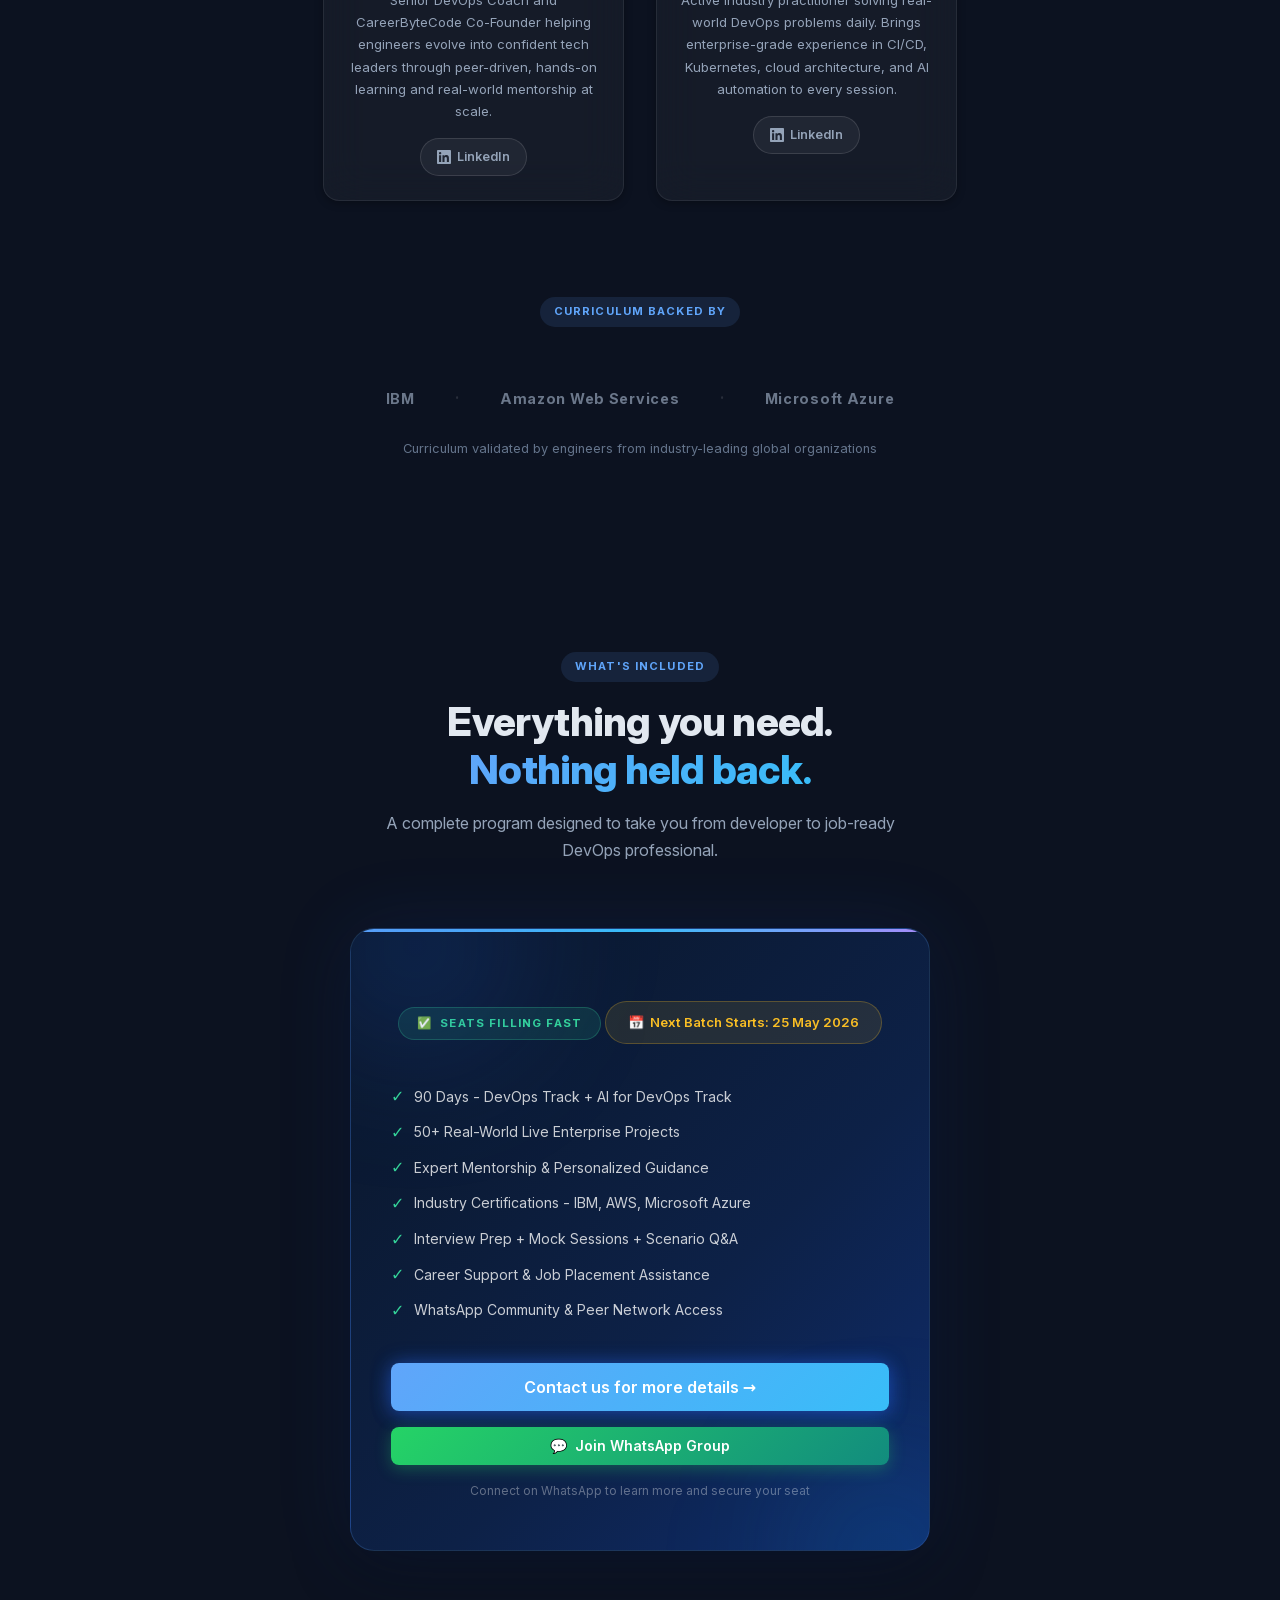
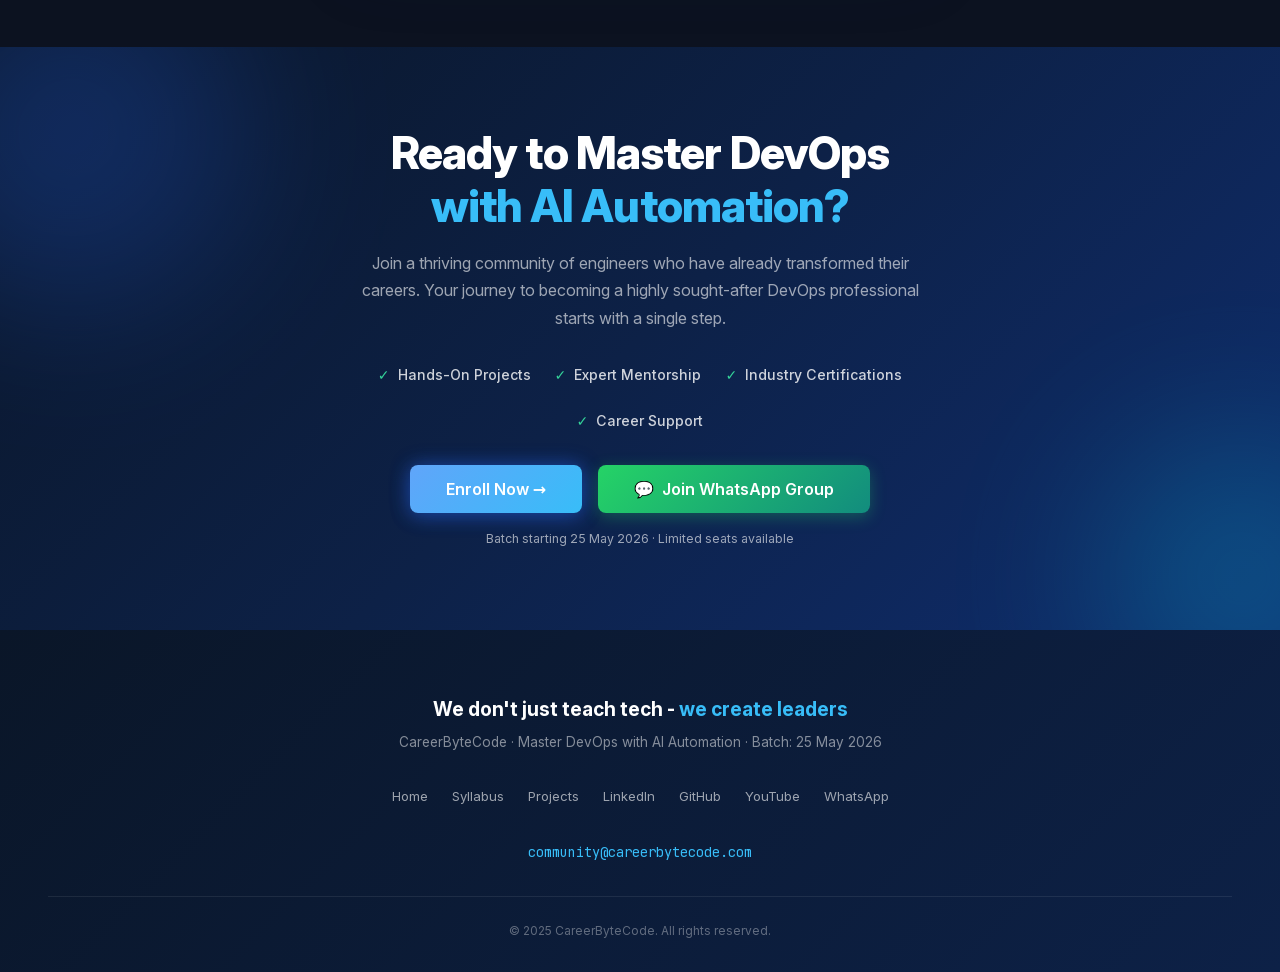
==== commit 1c11100e: "Optimize performance: self-host fonts, WebP images, composited animations Reduce client-side render " ====
--- a/index.html
+++ b/index.html
@@ -12,13 +12,16 @@
 <meta name="twitter:card" content="summary_large_image">
 <meta name="theme-color" content="#0c1220">
 <link rel="canonical" href="https://careerbytecode.github.io/devops-course/">
-<link rel="icon" href="cbc - logo.png" type="image/png">
+<link rel="icon" href="favicon-32.png" sizes="32x32" type="image/png">
 <title>Master DevOps with AI Automation - CareerByteCode</title>
-<link rel="preconnect" href="https://fonts.googleapis.com">
-<link rel="preconnect" href="https://fonts.gstatic.com" crossorigin>
-<link href="https://fonts.googleapis.com/css2?family=Inter:opsz,wght@14..32,300..800&family=JetBrains+Mono:wght@400;500;600;700&display=optional" rel="stylesheet">
+<link rel="preload" href="fonts/inter-latin.woff2" as="font" type="font/woff2" crossorigin>
+<link rel="preload" href="fonts/jetbrains-mono-latin.woff2" as="font" type="font/woff2" crossorigin>
 <link rel="stylesheet" href="shared-premium.css">
 <style>
+/* ===== SELF-HOSTED FONTS (Latin subset, variable axes preserved) ===== */
+@font-face{font-family:'Inter';font-style:normal;font-weight:300 800;font-display:optional;src:url('fonts/inter-latin.woff2') format('woff2');unicode-range:U+0000-00FF,U+0131,U+0152-0153,U+02BB-02BC,U+02C6,U+02DA,U+02DC,U+0304,U+0308,U+0329,U+2000-206F,U+20AC,U+2122,U+2191,U+2193,U+2212,U+2215,U+FEFF,U+FFFD;}
+@font-face{font-family:'JetBrains Mono';font-style:normal;font-weight:400 800;font-display:optional;src:url('fonts/jetbrains-mono-latin.woff2') format('woff2');unicode-range:U+0000-00FF,U+0131,U+0152-0153,U+02BB-02BC,U+02C6,U+02DA,U+02DC,U+0304,U+0308,U+0329,U+2000-206F,U+20AC,U+2122,U+2191,U+2193,U+2212,U+2215,U+FEFF,U+FFFD;}
+
 /* ===== HERO ===== */
 .home-hero{min-height:100vh;padding:0;background:#060d1a;position:relative;overflow:hidden;}
 .home-hero .hero__grid{opacity:0.3;background-size:60px 60px;}
@@ -38,7 +41,7 @@
   100%{transform:translate(0,0) rotate(0deg) scale(1);}
 }
 
-.hero-glow{position:absolute;width:600px;height:600px;border-radius:50%;background:radial-gradient(circle,rgba(56,189,248,0.15),transparent 70%);pointer-events:none;z-index:1;opacity:0;transition:opacity 0.4s;filter:blur(60px);transform:translate(-50%,-50%);will-change:left,top;}
+.hero-glow{position:absolute;left:0;top:0;width:600px;height:600px;border-radius:50%;background:radial-gradient(circle,rgba(56,189,248,0.15),transparent 70%);pointer-events:none;z-index:1;opacity:0;transition:opacity 0.4s;filter:blur(60px);transform:translate3d(0,0,0) translate(-50%,-50%);will-change:transform;}
 .home-hero:hover .hero-glow{opacity:1;}
 
 .hero-orb{position:absolute;border-radius:50%;filter:blur(80px);opacity:0.5;pointer-events:none;will-change:transform;}
@@ -50,7 +53,7 @@
 @keyframes orb-float-3{0%,100%{transform:translate(0,0) scale(1);}50%{transform:translate(80px,-40px) scale(1.15);}}
 
 .hero-streaks{position:absolute;inset:0;pointer-events:none;z-index:2;overflow:hidden;}
-.hero-streaks span{position:absolute;width:1.5px;border-radius:1px;opacity:0;animation:streak-rise linear infinite;}
+.hero-streaks span{position:absolute;bottom:-10%;width:1.5px;border-radius:1px;opacity:0;animation:streak-rise linear infinite;}
 .hero-streaks span:nth-child(1){left:3%;height:35px;background:linear-gradient(to top,transparent,rgba(96,165,250,0.6),transparent);animation-duration:7s;animation-delay:0s;}
 .hero-streaks span:nth-child(2){left:10%;height:22px;background:linear-gradient(to top,transparent,rgba(6,182,212,0.5),transparent);animation-duration:10.5s;animation-delay:1.2s;}
 .hero-streaks span:nth-child(3){left:18%;height:40px;background:linear-gradient(to top,transparent,rgba(139,92,246,0.5),transparent);animation-duration:8s;animation-delay:3s;}
@@ -66,11 +69,12 @@
 .hero-streaks span:nth-child(13){left:88%;height:33px;background:linear-gradient(to top,transparent,rgba(96,165,250,0.4),transparent);animation-duration:7.8s;animation-delay:1.5s;}
 .hero-streaks span:nth-child(14){left:93%;height:27px;background:linear-gradient(to top,transparent,rgba(139,92,246,0.45),transparent);animation-duration:9.2s;animation-delay:3.8s;}
 .hero-streaks span:nth-child(15){left:97%;height:36px;background:linear-gradient(to top,transparent,rgba(6,182,212,0.5),transparent);animation-duration:6.8s;animation-delay:2.2s;}
+/* Composited: travels via transform translateY (hero is ~100vh tall) instead of `bottom`. */
 @keyframes streak-rise{
-  0%{bottom:-10%;opacity:0;transform:translateX(0) scaleY(0.5);}
-  8%{opacity:0.8;transform:translateX(0) scaleY(1);}
-  85%{opacity:0.7;transform:translateX(15px) scaleY(1);}
-  100%{bottom:110%;opacity:0;transform:translateX(25px) scaleY(0.6);}
+  0%{opacity:0;transform:translateY(0) translateX(0) scaleY(0.5);}
+  8%{opacity:0.8;transform:translateY(-9.6vh) translateX(0) scaleY(1);}
+  85%{opacity:0.7;transform:translateY(-102vh) translateX(15px) scaleY(1);}
+  100%{opacity:0;transform:translateY(-120vh) translateX(25px) scaleY(0.6);}
 }
 
 .hero__title{font-size:clamp(2.8rem,7.5vw,5.5rem);font-weight:800;letter-spacing:-0.04em;line-height:1.05;margin-bottom:var(--sp-2);text-align:center;}
@@ -450,7 +454,10 @@
 <!-- NAV -->
 <nav class="nav" role="navigation" aria-label="Main navigation">
   <a class="nav__logo" href="index.html" aria-label="CareerByteCode home">
-    <img src="cbc - logo.png" alt="CBC" class="nav__logo-icon" width="36" height="36">
+    <picture>
+      <source srcset="cbc-logo-72.webp" type="image/webp">
+      <img src="cbc-logo-72.png" alt="CBC" class="nav__logo-icon" width="36" height="36">
+    </picture>
     <span class="nav__logo-text">Career<em>ByteCode</em></span>
   </a>
   <div class="nav__links">
@@ -733,7 +740,10 @@
   </div>
   <div class="instructors-grid">
     <div class="card card--person reveal">
-      <img class="card__photo" src="sonali-kurade.jpg" alt="Sonali Kurade" loading="lazy">
+      <picture>
+        <source srcset="sonali-kurade-480.webp" type="image/webp">
+        <img class="card__photo" src="sonali-kurade-480.jpg" alt="Sonali Kurade" loading="lazy">
+      </picture>
       <div class="card__body">
         <h3>Sonali Kurade</h3>
         <div class="card__role" style="color:var(--accent-2);">Sr. DevOps Coach &amp; Co-Founder, CBC</div>
@@ -746,7 +756,10 @@
       </div>
     </div>
     <div class="card card--person reveal">
-      <img class="card__photo" src="saurabh.jpg" alt="Saurabh Bhoyar" loading="lazy">
+      <picture>
+        <source srcset="saurabh-480.webp" type="image/webp">
+        <img class="card__photo" src="saurabh-480.jpg" alt="Saurabh Bhoyar" loading="lazy">
+      </picture>
       <div class="card__body">
         <h3>Saurabh Bhoyar</h3>
         <div class="card__role" style="color:var(--accent-2);">DevOps Consultant, CareerByteCode</div>
@@ -869,11 +882,17 @@
   var hero = document.querySelector('.home-hero');
   var glow = document.getElementById('hero-glow');
   if (!hero || !glow) return;
+  var gx = 0, gy = 0, gRaf = null;
   hero.addEventListener('mousemove', function(e) {
     var r = hero.getBoundingClientRect();
-    glow.style.left = (e.clientX - r.left) + 'px';
-    glow.style.top  = (e.clientY - r.top)  + 'px';
-  });
+    gx = e.clientX - r.left;
+    gy = e.clientY - r.top;
+    if (gRaf !== null) return;            // composited transform, one write per frame
+    gRaf = requestAnimationFrame(function(){
+      gRaf = null;
+      glow.style.transform = 'translate3d(' + gx + 'px,' + gy + 'px,0) translate(-50%,-50%)';
+    });
+  }, {passive: true});
 })();
 </script>
 </body>
--- a/shared-premium.css
+++ b/shared-premium.css
@@ -117,7 +117,7 @@
 
 /* 6. AMBIENT EFFECTS */
 .noise{position:fixed;inset:0;pointer-events:none;z-index:9999;opacity:0.025;background-image:url("data:image/svg+xml,%3Csvg viewBox='0 0 256 256' xmlns='http://www.w3.org/2000/svg'%3E%3Cfilter id='n'%3E%3CfeTurbulence type='fractalNoise' baseFrequency='0.85' numOctaves='4' stitchTiles='stitch'/%3E%3C/filter%3E%3Crect width='100%25' height='100%25' filter='url(%23n)'/%3E%3C/svg%3E");}
-.orb{position:fixed;border-radius:50%;filter:blur(100px);pointer-events:none;z-index:-1;opacity:0.4;}
+.orb{position:fixed;border-radius:50%;filter:blur(100px);pointer-events:none;z-index:-1;opacity:0.4;will-change:transform;}
 .orb-1{width:500px;height:500px;background:var(--accent);top:-10%;left:-5%;animation:orb-float-1 22s ease-in-out infinite;}
 .orb-2{width:400px;height:400px;background:var(--accent-2);bottom:-10%;right:-5%;animation:orb-float-2 26s ease-in-out infinite;}
 .orb-3{width:350px;height:350px;background:var(--accent-3);top:40%;right:20%;animation:orb-float-3 28s ease-in-out infinite;}
@@ -125,6 +125,9 @@
 @keyframes orb-float-2{0%,100%{transform:translate(0,0);}50%{transform:translate(-40px,-50px);}}
 @keyframes orb-float-3{0%,100%{transform:translate(0,0);}50%{transform:translate(-30px,60px);}}
 [data-theme="dark"] .orb{opacity:0.15;}
+/* Pause every running animation when the tab is backgrounded (toggled via JS).
+   No visual impact (tab isn't visible); stops infinite keyframes burning GPU. */
+body.anim-paused *,body.anim-paused *::before,body.anim-paused *::after{animation-play-state:paused !important;}
 
 /* 7. NAV SYSTEM */
 .nav{position:fixed;top:0;left:0;right:0;z-index:100;display:flex;align-items:center;justify-content:space-between;padding:var(--sp-2) var(--sp-6);height:var(--nav-h);background:transparent;transition:all var(--dur-normal) ease;}
